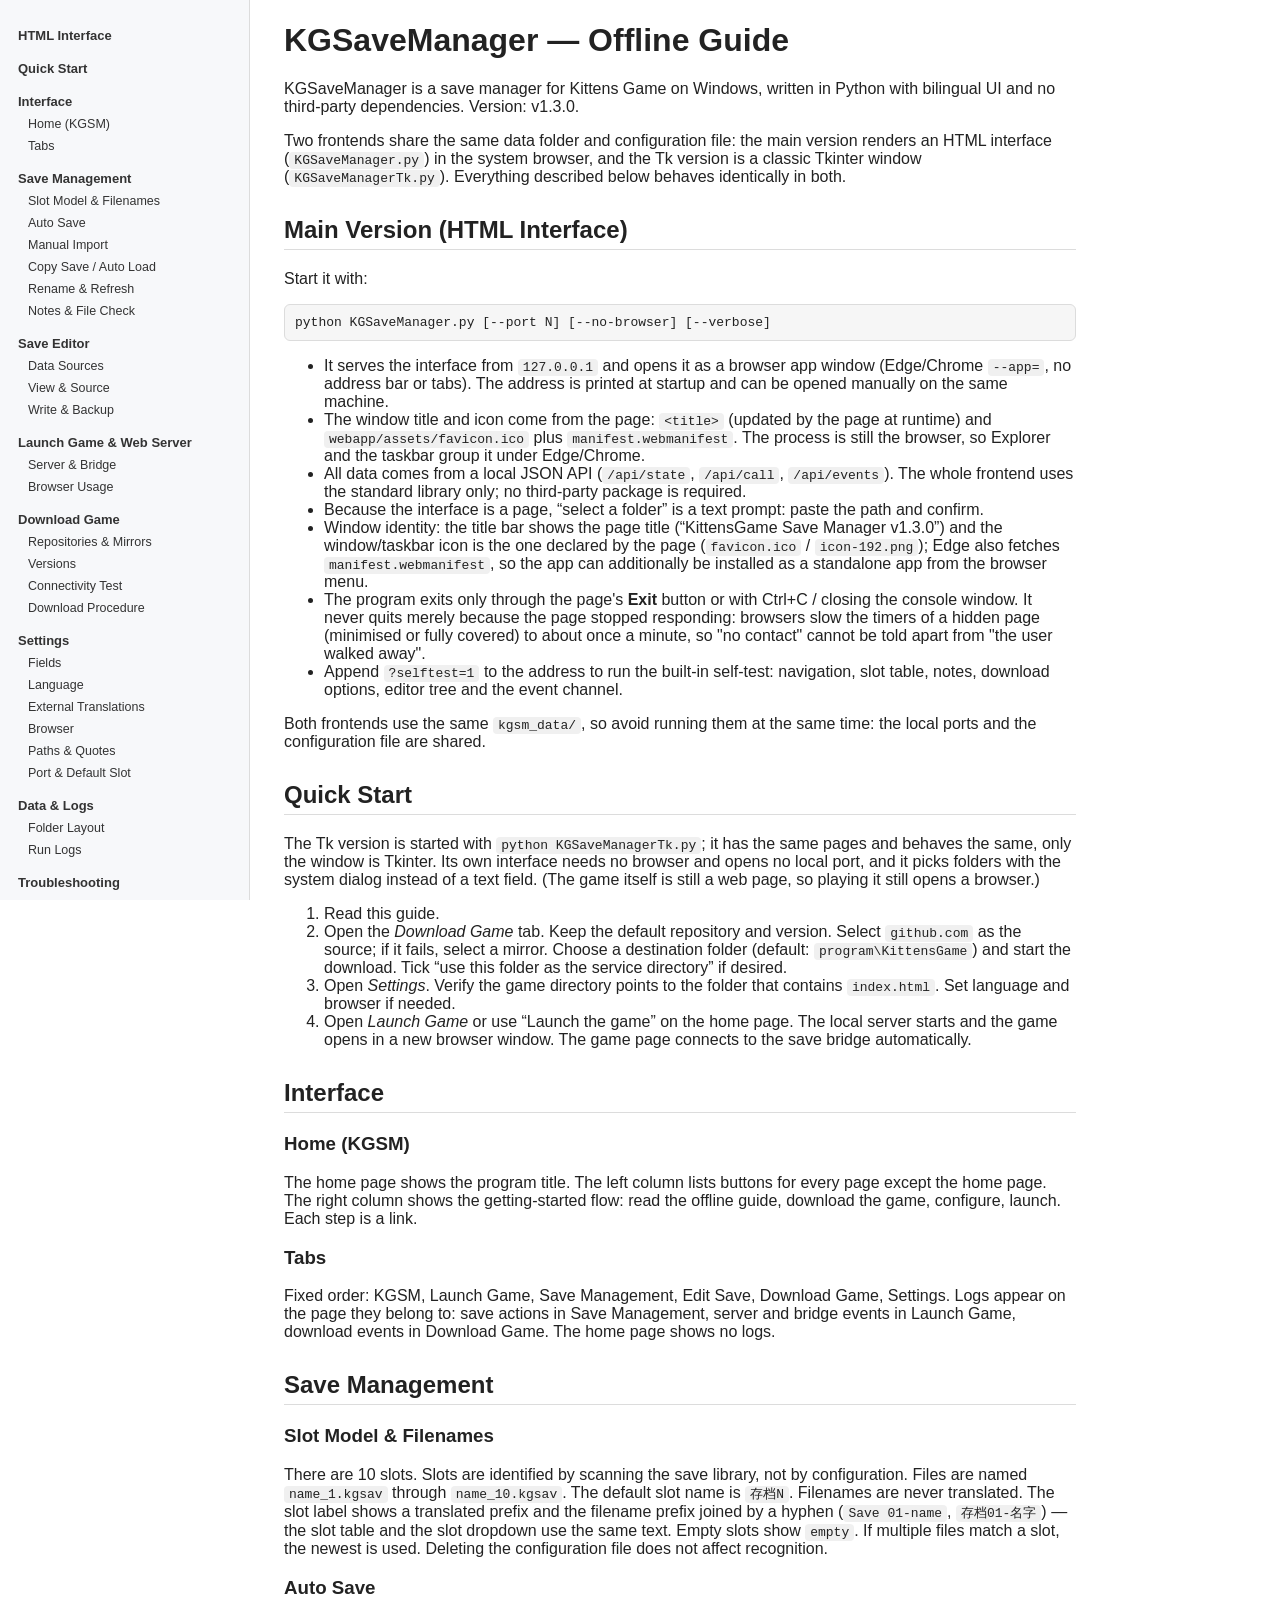
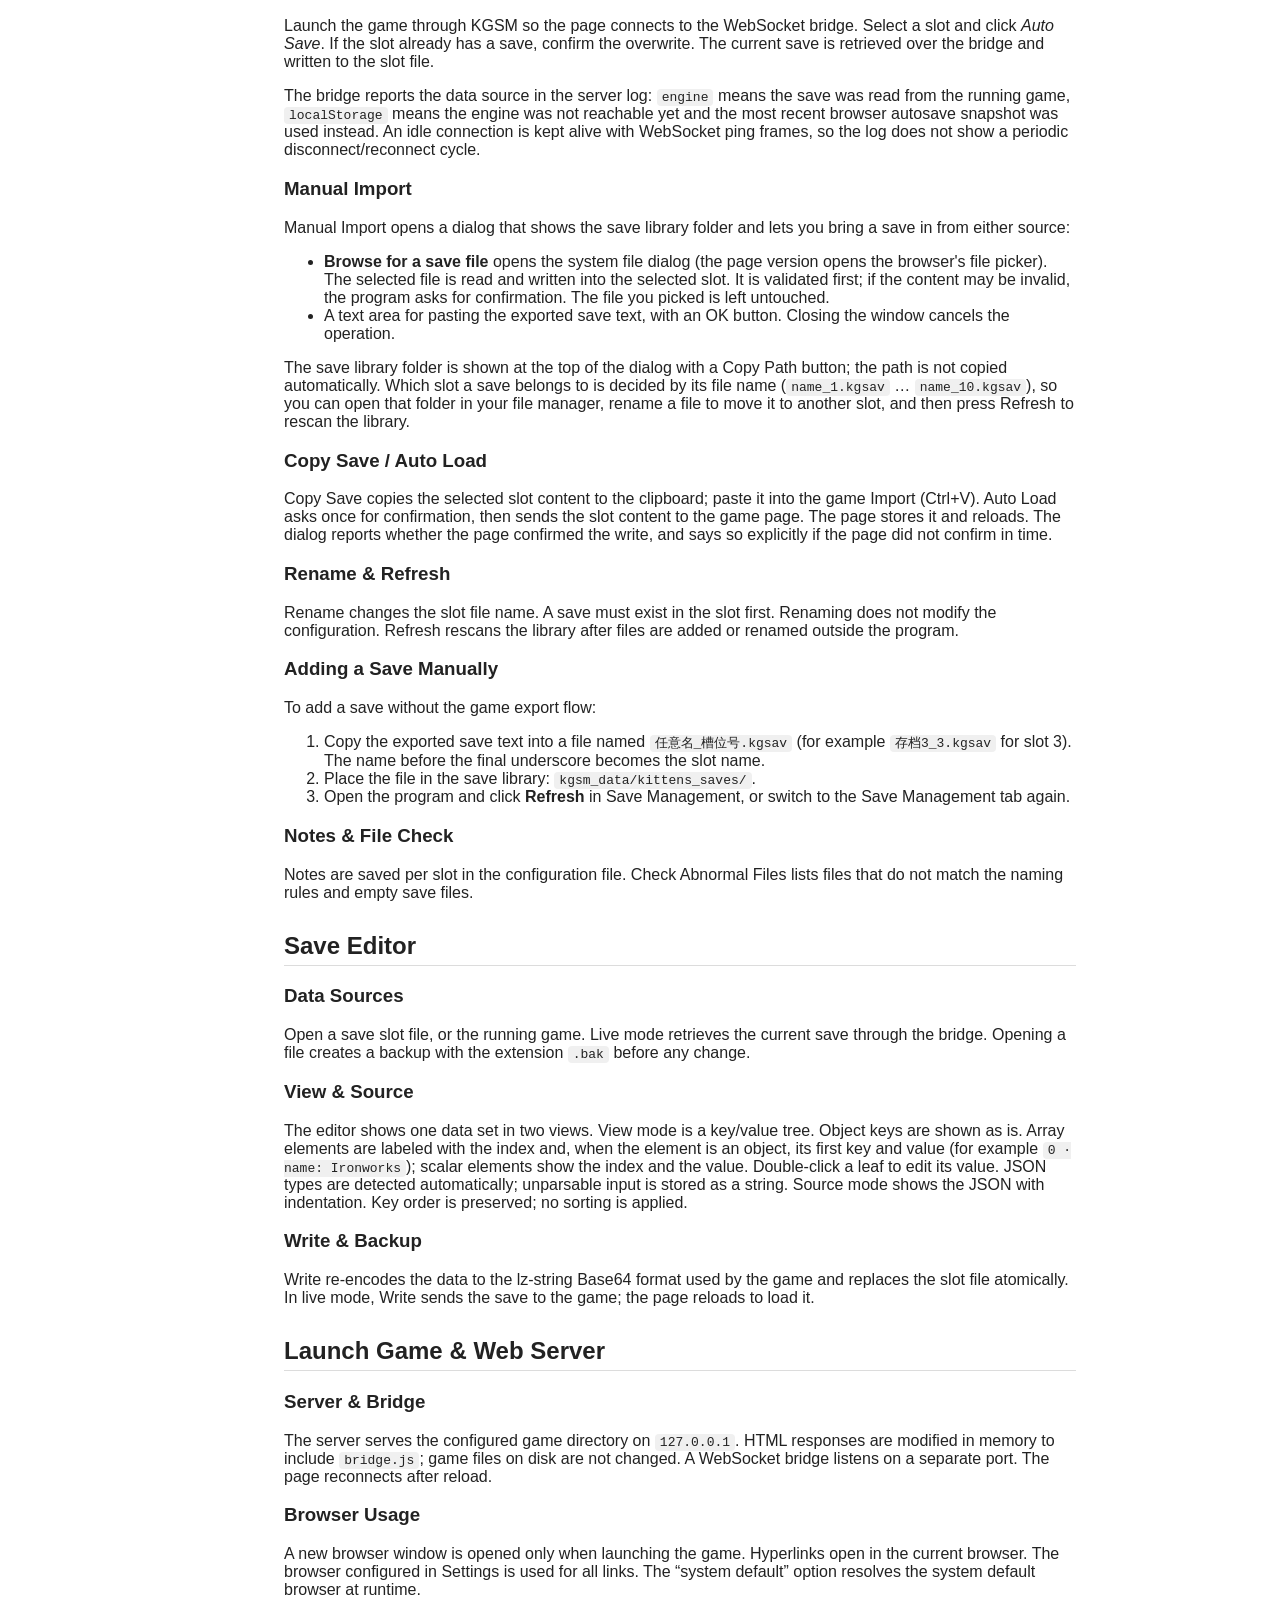
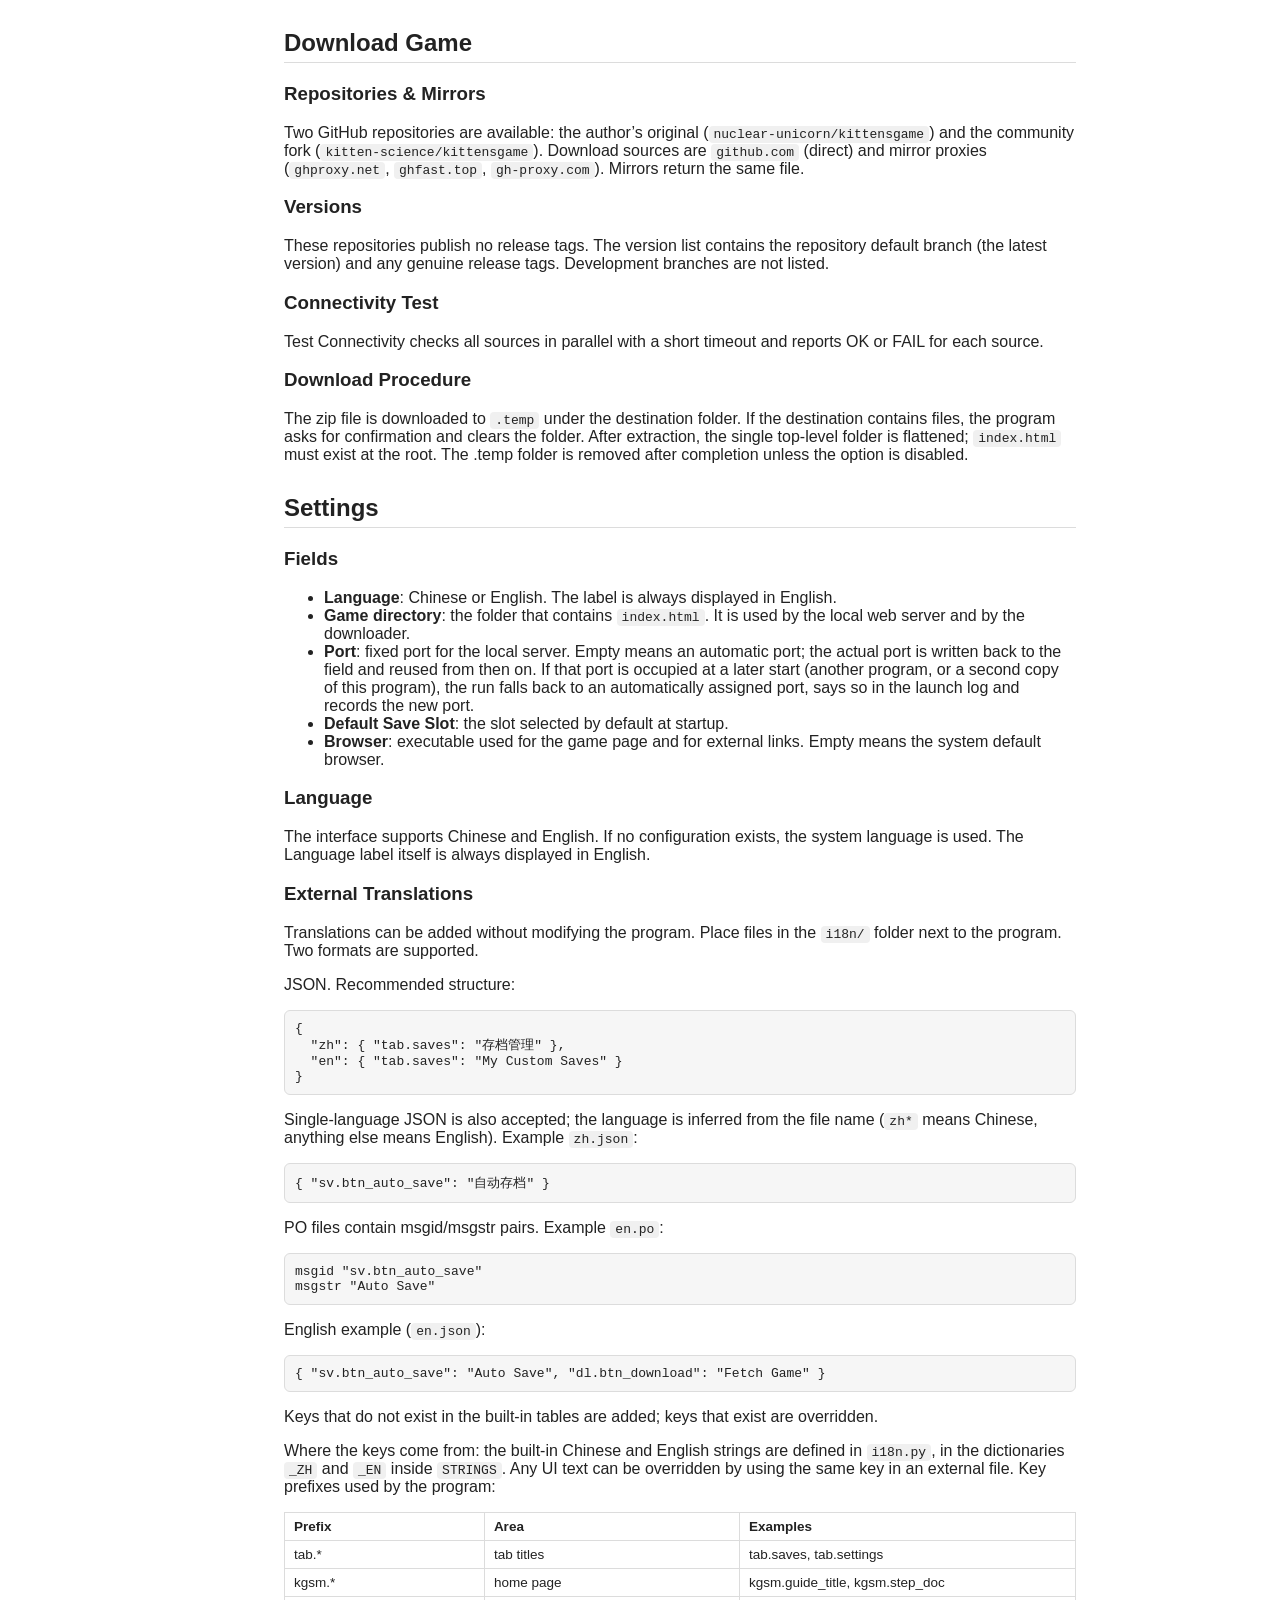
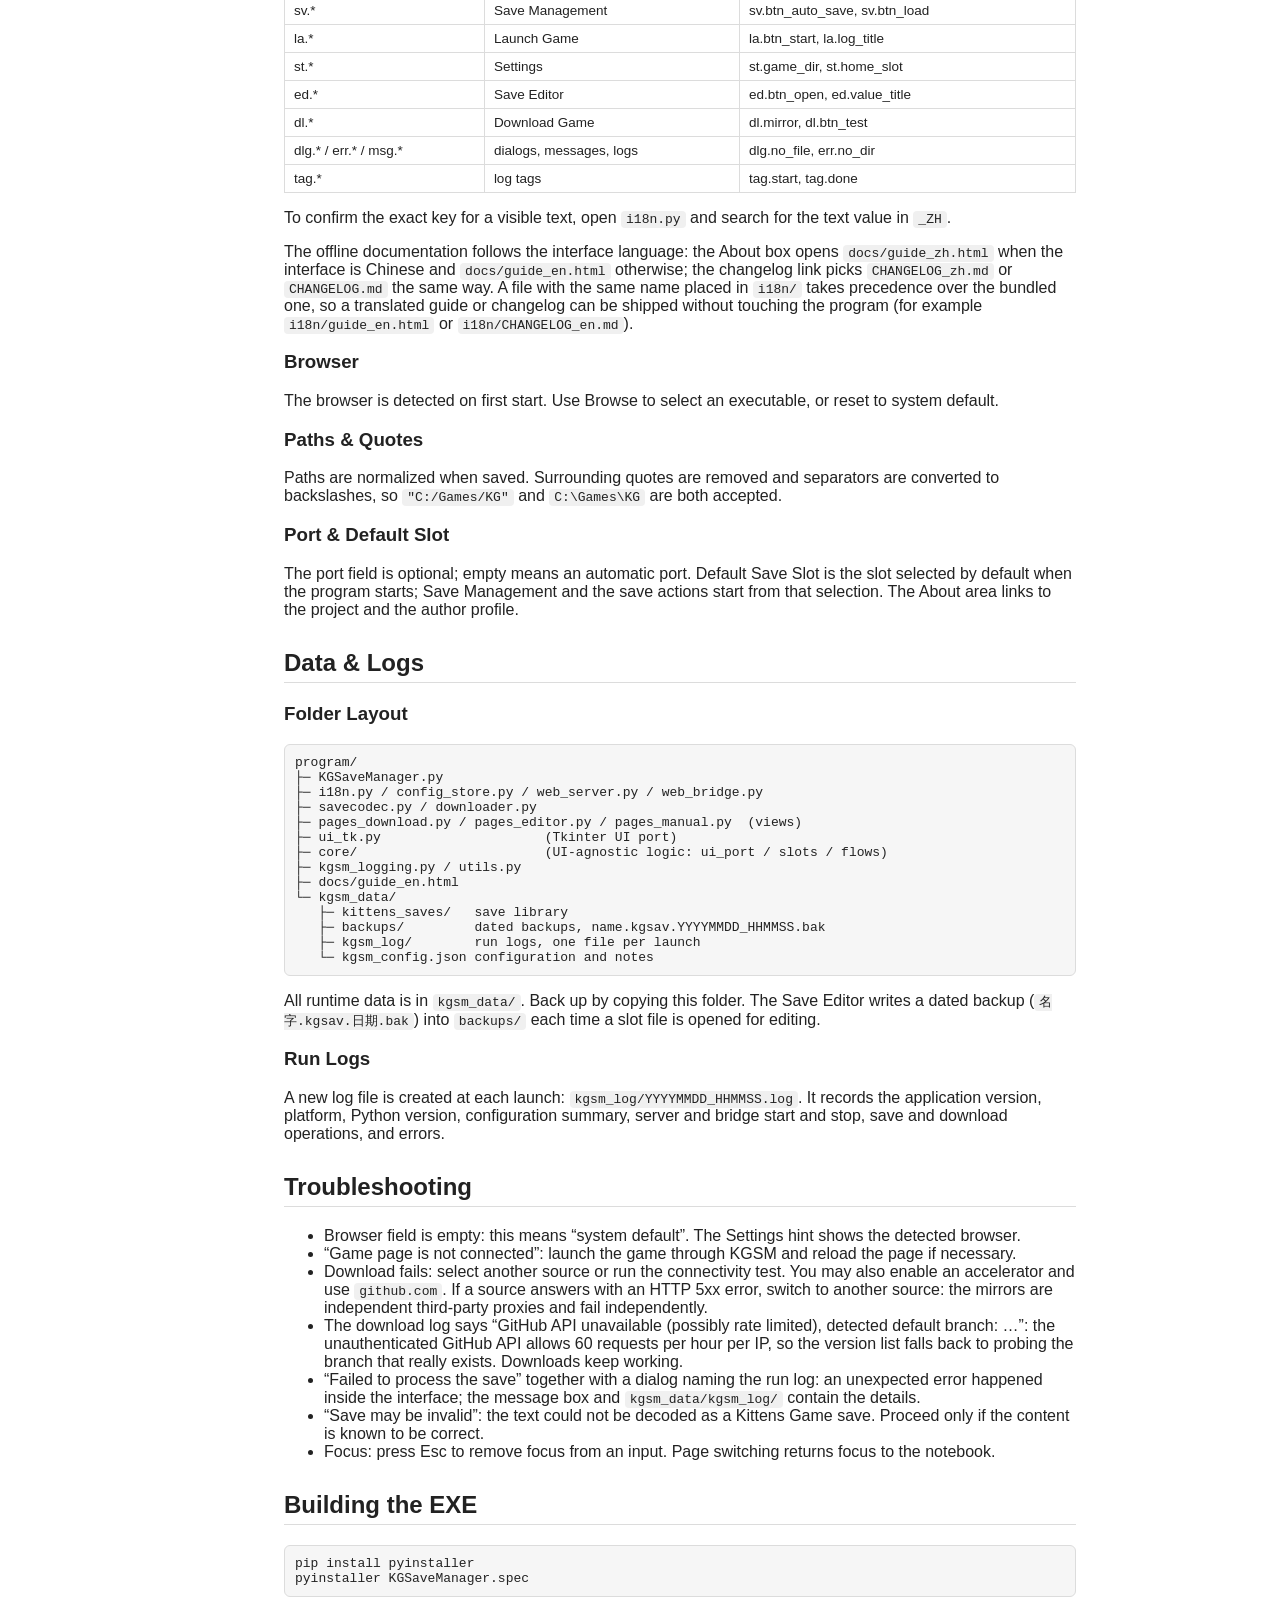
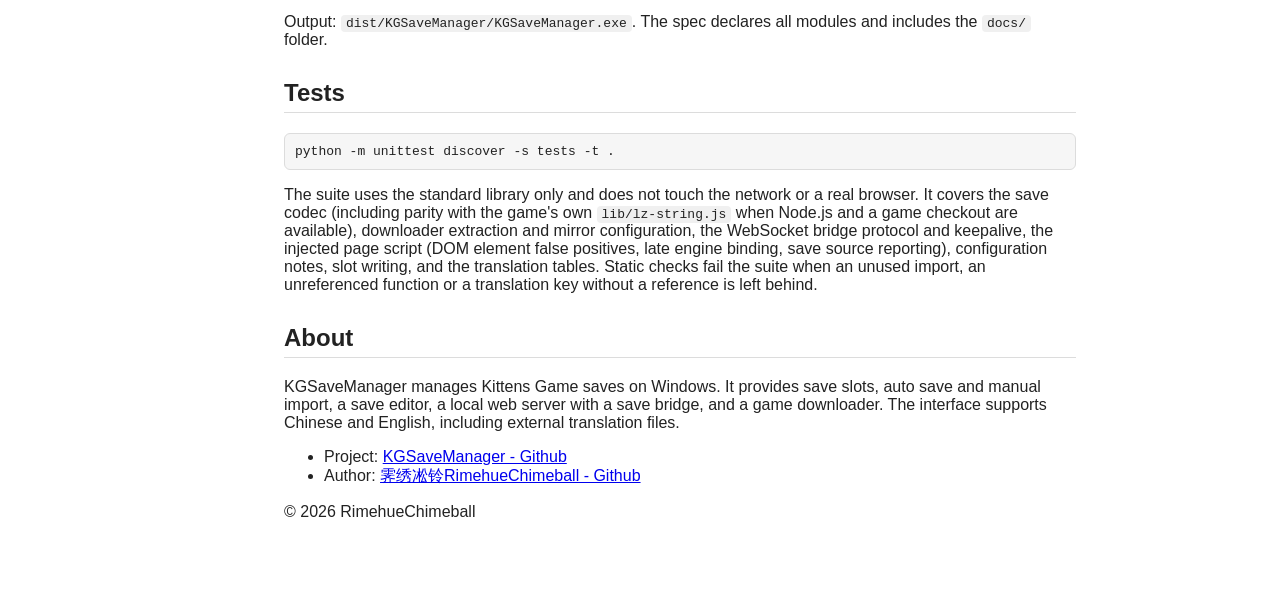
==== docs/guide_en.html @ 4917a484 "docs: say precisely what the Tk version does without a browser Its own interface needs no browser an" ====
<!DOCTYPE html>
<html lang="en">
<head>
<meta charset="UTF-8">
<meta name="viewport" content="width=device-width, initial-scale=1.0">
<title>KGSaveManager — Offline Guide</title>
<style>
  :root { --accent: #2c6e49; --line: #dcdcdc; }
  * { box-sizing: border-box; }
  body { margin: 0; font-family: "Segoe UI", Arial, sans-serif; color: #222;
         display: flex; min-height: 100vh; }
  nav { width: 250px; flex: none; background: #f7f8fa;
        border-right: 1px solid var(--line); overflow-y: auto;
        position: sticky; top: 0; height: 100vh; padding: 14px 8px; }
  nav a { display: block; color: #333; text-decoration: none;
          padding: 4px 10px; border-radius: 4px; font-size: 13px; }
  nav a:hover { background: #e8ecef; }
  nav .l1 { font-weight: 600; margin-top: 10px; }
  nav .l2 { padding-left: 20px; font-size: 12.5px; }
  main { flex: 1; padding: 22px 34px 60px; max-width: 860px; }
  h1 { margin-top: 0; }
  h2 { border-bottom: 1px solid var(--line); padding-bottom: 5px;
       margin-top: 30px; }
  code { background: #f0f0f0; padding: 1px 5px; border-radius: 4px; }
  pre { background: #f6f6f6; border: 1px solid var(--line); padding: 10px;
        border-radius: 6px; overflow-x: auto; }
  table { border-collapse: collapse; width: 100%; }
  th, td { border: 1px solid var(--line); padding: 6px 9px;
           text-align: left; font-size: 13.5px; }
</style>
</head>
<body>
<nav>
  <a class="l1" href="#html-ui">HTML Interface</a>
  <a class="l1" href="#quick-start">Quick Start</a>
  <a class="l1" href="#interface">Interface</a>
  <a class="l2" href="#home">Home (KGSM)</a>
  <a class="l2" href="#tabs">Tabs</a>
  <a class="l1" href="#save-mgmt">Save Management</a>
  <a class="l2" href="#slot-model">Slot Model &amp; Filenames</a>
  <a class="l2" href="#auto-save">Auto Save</a>
  <a class="l2" href="#manual-save">Manual Import</a>
  <a class="l2" href="#copy-load">Copy Save / Auto Load</a>
  <a class="l2" href="#rename-refresh">Rename &amp; Refresh</a>
  <a class="l2" href="#notes-check">Notes &amp; File Check</a>
  <a class="l1" href="#editor">Save Editor</a>
  <a class="l2" href="#ed-sources">Data Sources</a>
  <a class="l2" href="#ed-views">View &amp; Source</a>
  <a class="l2" href="#ed-write">Write &amp; Backup</a>
  <a class="l1" href="#launch">Launch Game &amp; Web Server</a>
  <a class="l2" href="#server">Server &amp; Bridge</a>
  <a class="l2" href="#browser">Browser Usage</a>
  <a class="l1" href="#download">Download Game</a>
  <a class="l2" href="#dl-sources">Repositories &amp; Mirrors</a>
  <a class="l2" href="#dl-versions">Versions</a>
  <a class="l2" href="#dl-test">Connectivity Test</a>
  <a class="l2" href="#dl-flow">Download Procedure</a>
  <a class="l1" href="#settings">Settings</a>
  <a class="l2" href="#settings-fields">Fields</a>
  <a class="l2" href="#language">Language</a>
  <a class="l2" href="#external-i18n">External Translations</a>
  <a class="l2" href="#browser-cfg">Browser</a>
  <a class="l2" href="#paths">Paths &amp; Quotes</a>
  <a class="l2" href="#other-cfg">Port &amp; Default Slot</a>
  <a class="l1" href="#data">Data &amp; Logs</a>
  <a class="l2" href="#kgsm-data">Folder Layout</a>
  <a class="l2" href="#logs">Run Logs</a>
  <a class="l1" href="#trouble">Troubleshooting</a>
  <a class="l1" href="#build">Building the EXE</a>
  <a class="l1" href="#tests">Tests</a>
  <a class="l1" href="#about">About</a>
</nav>
<main>
<h1>KGSaveManager — Offline Guide</h1>
<p>KGSaveManager is a save manager for Kittens Game on Windows, written in Python
with bilingual UI and no third-party dependencies. Version: v1.3.0.</p>
<p>Two frontends share the same data folder and configuration file: the main
version renders an HTML interface (<code>KGSaveManager.py</code>) in the system
browser, and the Tk version is a classic Tkinter window
(<code>KGSaveManagerTk.py</code>). Everything described below behaves
identically in both.</p>

<h2 id="html-ui">Main Version (HTML Interface)</h2>
<p>Start it with:</p>
<pre>python KGSaveManager.py [--port N] [--no-browser] [--verbose]</pre>
<ul>
  <li>It serves the interface from <code>127.0.0.1</code> and opens it as a
      browser app window (Edge/Chrome <code>--app=</code>, no address bar or
      tabs). The address is printed at startup and can be opened manually on
      the same machine.</li>
  <li>The window title and icon come from the page:
      <code>&lt;title&gt;</code> (updated by the page at runtime) and
      <code>webapp/assets/favicon.ico</code> plus
      <code>manifest.webmanifest</code>. The process is still the browser, so
      Explorer and the taskbar group it under Edge/Chrome.</li>
  <li>All data comes from a local JSON API (<code>/api/state</code>,
      <code>/api/call</code>, <code>/api/events</code>). The whole frontend uses
      the standard library only; no third-party package is required.</li>
  <li>Because the interface is a page, “select a folder” is a text prompt: paste
      the path and confirm.</li>
  <li>Window identity: the title bar shows the page title (“KittensGame Save
      Manager v1.3.0”) and the window/taskbar icon is the one declared by the
      page (<code>favicon.ico</code> / <code>icon-192.png</code>); Edge also
      fetches <code>manifest.webmanifest</code>, so the app can additionally be
      installed as a standalone app from the browser menu.</li>
  <li>The program exits only through the page's <b>Exit</b> button or with
      Ctrl+C / closing the console window. It never quits merely because the
      page stopped responding: browsers slow the timers of a hidden page
      (minimised or fully covered) to about once a minute, so "no contact" cannot
      be told apart from "the user walked away".</li>
  <li>Append <code>?selftest=1</code> to the address to run the built-in
      self-test: navigation, slot table, notes, download options, editor tree
      and the event channel.</li>
</ul>
<p>Both frontends use the same <code>kgsm_data/</code>, so avoid running them at
the same time: the local ports and the configuration file are shared.</p>

<h2 id="quick-start">Quick Start</h2>
<p>The Tk version is started with <code>python KGSaveManagerTk.py</code>; it
has the same pages and behaves the same, only the window is Tkinter. Its own
interface needs no browser and opens no local port, and it picks folders with the
system dialog instead of a text field. (The game itself is still a web page, so
playing it still opens a browser.)</p>
<ol>
  <li>Read this guide.</li>
  <li>Open the <em>Download Game</em> tab. Keep the default repository and
      version. Select <code>github.com</code> as the source; if it fails,
      select a mirror. Choose a destination folder (default:
      <code>program\KittensGame</code>) and start the download. Tick
      “use this folder as the service directory” if desired.</li>
  <li>Open <em>Settings</em>. Verify the game directory points to the folder
      that contains <code>index.html</code>. Set language and browser if
      needed.</li>
  <li>Open <em>Launch Game</em> or use “Launch the game” on the home page.
      The local server starts and the game opens in a new browser window.
      The game page connects to the save bridge automatically.</li>
</ol>

<h2 id="interface">Interface</h2>
<h3 id="home">Home (KGSM)</h3>
<p>The home page shows the program title. The left column lists buttons for
every page except the home page. The right column shows the getting-started
flow: read the offline guide, download the game, configure, launch. Each
step is a link.</p>
<h3 id="tabs">Tabs</h3>
<p>Fixed order: KGSM, Launch Game, Save Management, Edit Save, Download
Game, Settings. Logs appear on the page they belong to: save actions in
Save Management, server and bridge events in Launch Game, download events in
Download Game. The home page shows no logs.</p>

<h2 id="save-mgmt">Save Management</h2>
<h3 id="slot-model">Slot Model &amp; Filenames</h3>
<p>There are 10 slots. Slots are identified by scanning the save library,
not by configuration. Files are named
<code>name_1.kgsav</code> through <code>name_10.kgsav</code>. The default
slot name is <code>存档N</code>. Filenames are never translated. The slot
label shows a translated prefix and the filename prefix joined by a hyphen
(<code>Save 01-name</code>, <code>存档01-名字</code>) &mdash; the slot table
and the slot dropdown use the same text. Empty slots show <code>empty</code>.
If multiple files match a slot, the newest is used. Deleting the
configuration file does not affect recognition.</p>
<h3 id="auto-save">Auto Save</h3>
<p>Launch the game through KGSM so the page connects to the WebSocket
bridge. Select a slot and click <em>Auto Save</em>. If the slot already has
a save, confirm the overwrite. The current save is retrieved over the
bridge and written to the slot file.</p>
<p>The bridge reports the data source in the server log: <code>engine</code>
means the save was read from the running game, <code>localStorage</code>
means the engine was not reachable yet and the most recent browser
autosave snapshot was used instead. An idle connection is kept alive with
WebSocket ping frames, so the log does not show a periodic
disconnect/reconnect cycle.</p>
<h3 id="manual-save">Manual Import</h3>
<p>Manual Import opens a dialog that shows the save library folder and lets
you bring a save in from either source:</p>
<ul>
  <li><b>Browse for a save file</b> opens the system file dialog (the page
      version opens the browser's file picker). The selected file is read and
      written into the selected slot. It is validated first; if the content
      may be invalid, the program asks for confirmation. The file you picked
      is left untouched.</li>
  <li>A text area for pasting the exported save text, with an OK button.
      Closing the window cancels the operation.</li>
</ul>
<p>The save library folder is shown at the top of the dialog with a Copy Path
button; the path is not copied automatically. Which slot a save belongs to is
decided by its file name (<code>name_1.kgsav</code> …
<code>name_10.kgsav</code>), so you can open that folder in your file manager,
rename a file to move it to another slot, and then press Refresh to rescan the
library.</p>
<h3 id="copy-load">Copy Save / Auto Load</h3>
<p>Copy Save copies the selected slot content to the clipboard; paste it
into the game Import (Ctrl+V). Auto Load asks once for confirmation, then
sends the slot content to the game page. The page stores it and reloads. The
dialog reports whether the page confirmed the write, and says so explicitly if
the page did not confirm in time.</p>
<h3 id="rename-refresh">Rename &amp; Refresh</h3>
<p>Rename changes the slot file name. A save must exist in the slot first.
Renaming does not modify the configuration. Refresh rescans the library
after files are added or renamed outside the program.</p>
<h3 id="manual-add">Adding a Save Manually</h3>
<p>To add a save without the game export flow:</p>
<ol>
  <li>Copy the exported save text into a file named
      <code>任意名_槽位号.kgsav</code> (for example
      <code>存档3_3.kgsav</code> for slot 3). The name before the final
      underscore becomes the slot name.</li>
  <li>Place the file in the save library:
      <code>kgsm_data/kittens_saves/</code>.</li>
  <li>Open the program and click <b>Refresh</b> in Save Management, or
      switch to the Save Management tab again.</li>
</ol>
<h3 id="notes-check">Notes &amp; File Check</h3>
<p>Notes are saved per slot in the configuration file. Check Abnormal Files
lists files that do not match the naming rules and empty save files.</p>

<h2 id="editor">Save Editor</h2>
<h3 id="ed-sources">Data Sources</h3>
<p>Open a save slot file, or the running game. Live mode retrieves the
current save through the bridge. Opening a file creates a backup with the
extension <code>.bak</code> before any change.</p>
<h3 id="ed-views">View &amp; Source</h3>
<p>The editor shows one data set in two views. View mode is a key/value
tree. Object keys are shown as is. Array elements are labeled with the
index and, when the element is an object, its first key and value (for
example <code>0 · name: Ironworks</code>); scalar elements show the index
and the value. Double-click a leaf to edit its value. JSON types are
detected automatically; unparsable input is stored as a string. Source mode
shows the JSON with indentation. Key order is preserved; no sorting is
applied.</p>
<h3 id="ed-write">Write &amp; Backup</h3>
<p>Write re-encodes the data to the lz-string Base64 format used by the game
and replaces the slot file atomically. In live mode, Write sends the save
to the game; the page reloads to load it.</p>

<h2 id="launch">Launch Game &amp; Web Server</h2>
<h3 id="server">Server &amp; Bridge</h3>
<p>The server serves the configured game directory on
<code>127.0.0.1</code>. HTML responses are modified in memory to include
<code>bridge.js</code>; game files on disk are not changed. A WebSocket
bridge listens on a separate port. The page reconnects after reload.</p>
<h3 id="browser">Browser Usage</h3>
<p>A new browser window is opened only when launching the game. Hyperlinks
open in the current browser. The browser configured in Settings is used for
all links. The “system default” option resolves the system default browser
at runtime.</p>

<h2 id="download">Download Game</h2>
<h3 id="dl-sources">Repositories &amp; Mirrors</h3>
<p>Two GitHub repositories are available: the author’s original
(<code>nuclear-unicorn/kittensgame</code>) and the community fork
(<code>kitten-science/kittensgame</code>). Download sources are
<code>github.com</code> (direct) and mirror proxies
(<code>ghproxy.net</code>, <code>ghfast.top</code>,
<code>gh-proxy.com</code>). Mirrors return the same file.</p>
<h3 id="dl-versions">Versions</h3>
<p>These repositories publish no release tags. The version list contains
the repository default branch (the latest version) and any genuine release
tags. Development branches are not listed.</p>
<h3 id="dl-test">Connectivity Test</h3>
<p>Test Connectivity checks all sources in parallel with a short timeout
and reports OK or FAIL for each source.</p>
<h3 id="dl-flow">Download Procedure</h3>
<p>The zip file is downloaded to <code>.temp</code> under the destination
folder. If the destination contains files, the program asks for
confirmation and clears the folder. After extraction, the single top-level
folder is flattened; <code>index.html</code> must exist at the root. The
.temp folder is removed after completion unless the option is disabled.</p>

<h2 id="settings">Settings</h2>
<h3 id="settings-fields">Fields</h3>
<ul>
  <li><b>Language</b>: Chinese or English. The label is always displayed in
      English.</li>
  <li><b>Game directory</b>: the folder that contains <code>index.html</code>.
      It is used by the local web server and by the downloader.</li>
  <li><b>Port</b>: fixed port for the local server. Empty means an automatic
      port; the actual port is written back to the field and reused from then
      on. If that port is occupied at a later start (another program, or a
      second copy of this program), the run falls back to an automatically
      assigned port, says so in the launch log and records the new port.</li>
  <li><b>Default Save Slot</b>: the slot selected by default at startup.</li>
  <li><b>Browser</b>: executable used for the game page and for external
      links. Empty means the system default browser.</li>
</ul>
<h3 id="language">Language</h3>
<p>The interface supports Chinese and English. If no configuration exists,
the system language is used. The Language label itself is always displayed
in English.</p>
<h3 id="external-i18n">External Translations</h3>
<p>Translations can be added without modifying the program. Place files in
the <code>i18n/</code> folder next to the program. Two formats are
supported.</p>
<p>JSON. Recommended structure:</p>
<pre>{
  "zh": { "tab.saves": "存档管理" },
  "en": { "tab.saves": "My Custom Saves" }
}</pre>
<p>Single-language JSON is also accepted; the language is inferred from the
file name (<code>zh*</code> means Chinese, anything else means English).
Example <code>zh.json</code>:</p>
<pre>{ "sv.btn_auto_save": "自动存档" }</pre>
<p>PO files contain msgid/msgstr pairs. Example <code>en.po</code>:</p>
<pre>msgid "sv.btn_auto_save"
msgstr "Auto Save"</pre>
<p>English example (<code>en.json</code>):</p>
<pre>{ "sv.btn_auto_save": "Auto Save", "dl.btn_download": "Fetch Game" }</pre>
<p>Keys that do not exist in the built-in tables are added; keys that exist
are overridden.</p>
<p>Where the keys come from: the built-in Chinese and English strings are
defined in <code>i18n.py</code>, in the dictionaries <code>_ZH</code> and
<code>_EN</code> inside <code>STRINGS</code>. Any UI text can be overridden
by using the same key in an external file. Key prefixes used by the
program:</p>
<table>
<tr><th>Prefix</th><th>Area</th><th>Examples</th></tr>
<tr><td>tab.*</td><td>tab titles</td><td>tab.saves, tab.settings</td></tr>
<tr><td>kgsm.*</td><td>home page</td><td>kgsm.guide_title, kgsm.step_doc</td></tr>
<tr><td>sv.*</td><td>Save Management</td><td>sv.btn_auto_save, sv.btn_load</td></tr>
<tr><td>la.*</td><td>Launch Game</td><td>la.btn_start, la.log_title</td></tr>
<tr><td>st.*</td><td>Settings</td><td>st.game_dir, st.home_slot</td></tr>
<tr><td>ed.*</td><td>Save Editor</td><td>ed.btn_open, ed.value_title</td></tr>
<tr><td>dl.*</td><td>Download Game</td><td>dl.mirror, dl.btn_test</td></tr>
<tr><td>dlg.* / err.* / msg.*</td><td>dialogs, messages, logs</td><td>dlg.no_file, err.no_dir</td></tr>
<tr><td>tag.*</td><td>log tags</td><td>tag.start, tag.done</td></tr>
</table>
<p>To confirm the exact key for a visible text, open <code>i18n.py</code>
and search for the text value in <code>_ZH</code>.</p>
<p>The offline documentation follows the interface language: the About box opens
<code>docs/guide_zh.html</code> when the interface is Chinese and
<code>docs/guide_en.html</code> otherwise; the changelog link picks
<code>CHANGELOG_zh.md</code> or <code>CHANGELOG.md</code> the same way. A file
with the same name placed in <code>i18n/</code> takes precedence over the
bundled one, so a translated guide or changelog can be shipped without touching
the program (for example <code>i18n/guide_en.html</code> or
<code>i18n/CHANGELOG_en.md</code>).</p>
<h3 id="browser-cfg">Browser</h3>
<p>The browser is detected on first start. Use Browse to select an
executable, or reset to system default.</p>
<h3 id="paths">Paths &amp; Quotes</h3>
<p>Paths are normalized when saved. Surrounding quotes are removed and
separators are converted to backslashes, so
<code>"C:/Games/KG"</code> and <code>C:\Games\KG</code> are both accepted.</p>
<h3 id="other-cfg">Port &amp; Default Slot</h3>
<p>The port field is optional; empty means an automatic port. Default Save
Slot is the slot selected by default when the program starts; Save
Management and the save actions start from that selection. The About area
links to the project and the author profile.</p>

<h2 id="data">Data &amp; Logs</h2>
<h3 id="kgsm-data">Folder Layout</h3>
<pre>program/
├─ KGSaveManager.py
├─ i18n.py / config_store.py / web_server.py / web_bridge.py
├─ savecodec.py / downloader.py
├─ pages_download.py / pages_editor.py / pages_manual.py  (views)
├─ ui_tk.py                     (Tkinter UI port)
├─ core/                        (UI-agnostic logic: ui_port / slots / flows)
├─ kgsm_logging.py / utils.py
├─ docs/guide_en.html
└─ kgsm_data/
   ├─ kittens_saves/   save library
   ├─ backups/         dated backups, name.kgsav.YYYYMMDD_HHMMSS.bak
   ├─ kgsm_log/        run logs, one file per launch
   └─ kgsm_config.json configuration and notes</pre>
<p>All runtime data is in <code>kgsm_data/</code>. Back up by copying this
folder. The Save Editor writes a dated backup
(<code>名字.kgsav.日期.bak</code>) into <code>backups/</code> each time a
slot file is opened for editing.</p>
<h3 id="logs">Run Logs</h3>
<p>A new log file is created at each launch:
<code>kgsm_log/YYYYMMDD_HHMMSS.log</code>. It records the application
version, platform, Python version, configuration summary, server and bridge
start and stop, save and download operations, and errors.</p>

<h2 id="trouble">Troubleshooting</h2>
<ul>
  <li>Browser field is empty: this means “system default”. The Settings
      hint shows the detected browser.</li>
  <li>“Game page is not connected”: launch the game through KGSM and reload
      the page if necessary.</li>
  <li>Download fails: select another source or run the connectivity test.
      You may also enable an accelerator and use <code>github.com</code>.
      If a source answers with an HTTP 5xx error, switch to another source: the
      mirrors are independent third-party proxies and fail independently.</li>
  <li>The download log says “GitHub API unavailable (possibly rate limited),
      detected default branch: …”: the unauthenticated GitHub API allows 60
      requests per hour per IP, so the version list falls back to probing the
      branch that really exists. Downloads keep working.</li>
  <li>“Failed to process the save” together with a dialog naming the run log: an
      unexpected error happened inside the interface; the message box and
      <code>kgsm_data/kgsm_log/</code> contain the details.</li>
  <li>“Save may be invalid”: the text could not be decoded as a Kittens
      Game save. Proceed only if the content is known to be correct.</li>
  <li>Focus: press Esc to remove focus from an input. Page switching
      returns focus to the notebook.</li>
</ul>

<h2 id="build">Building the EXE</h2>
<pre>pip install pyinstaller
pyinstaller KGSaveManager.spec</pre>
<p>Output: <code>dist/KGSaveManager/KGSaveManager.exe</code>. The spec
declares all modules and includes the <code>docs/</code> folder.</p>

<h2 id="tests">Tests</h2>
<pre>python -m unittest discover -s tests -t .</pre>
<p>The suite uses the standard library only and does not touch the network
or a real browser. It covers the save codec (including parity with the
game's own <code>lib/lz-string.js</code> when Node.js and a game checkout
are available), downloader extraction and mirror configuration, the
WebSocket bridge protocol and keepalive, the injected page script (DOM
element false positives, late engine binding, save source reporting),
configuration notes, slot writing, and the translation tables. Static
checks fail the suite when an unused import, an unreferenced function or a
translation key without a reference is left behind.</p>

<h2 id="about">About</h2>
<p>KGSaveManager manages Kittens Game saves on Windows. It provides save
slots, auto save and manual import, a save editor, a local web server with a save
bridge, and a game downloader. The interface supports Chinese and English,
including external translation files.</p>
<ul>
  <li>Project: <a href="https://github.com/RimehueChimeball/KGSaveManager">KGSaveManager - Github</a></li>
  <li>Author: <a href="https://github.com/RimehueChimeball">霁绣凇铃RimehueChimeball - Github</a></li>
</ul>
<p>© 2026 RimehueChimeball</p>
</main>
</body>
</html>
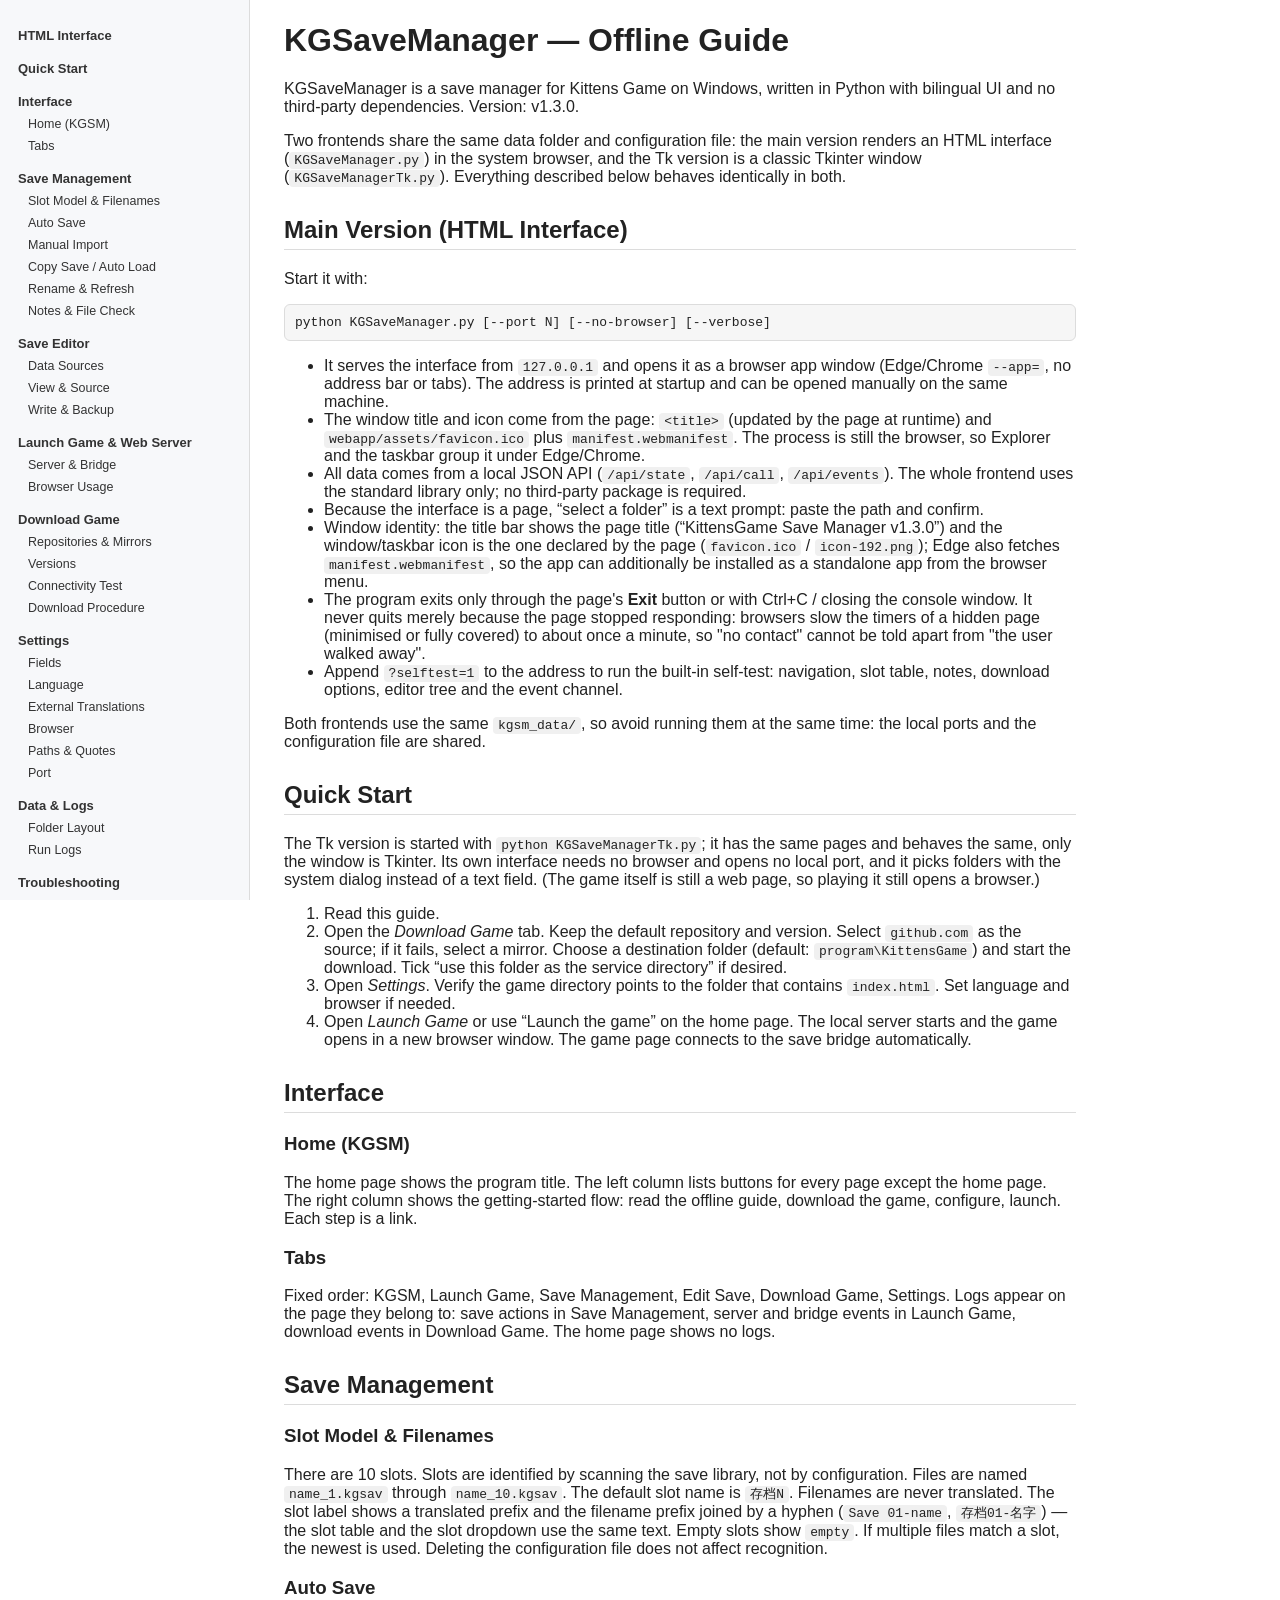
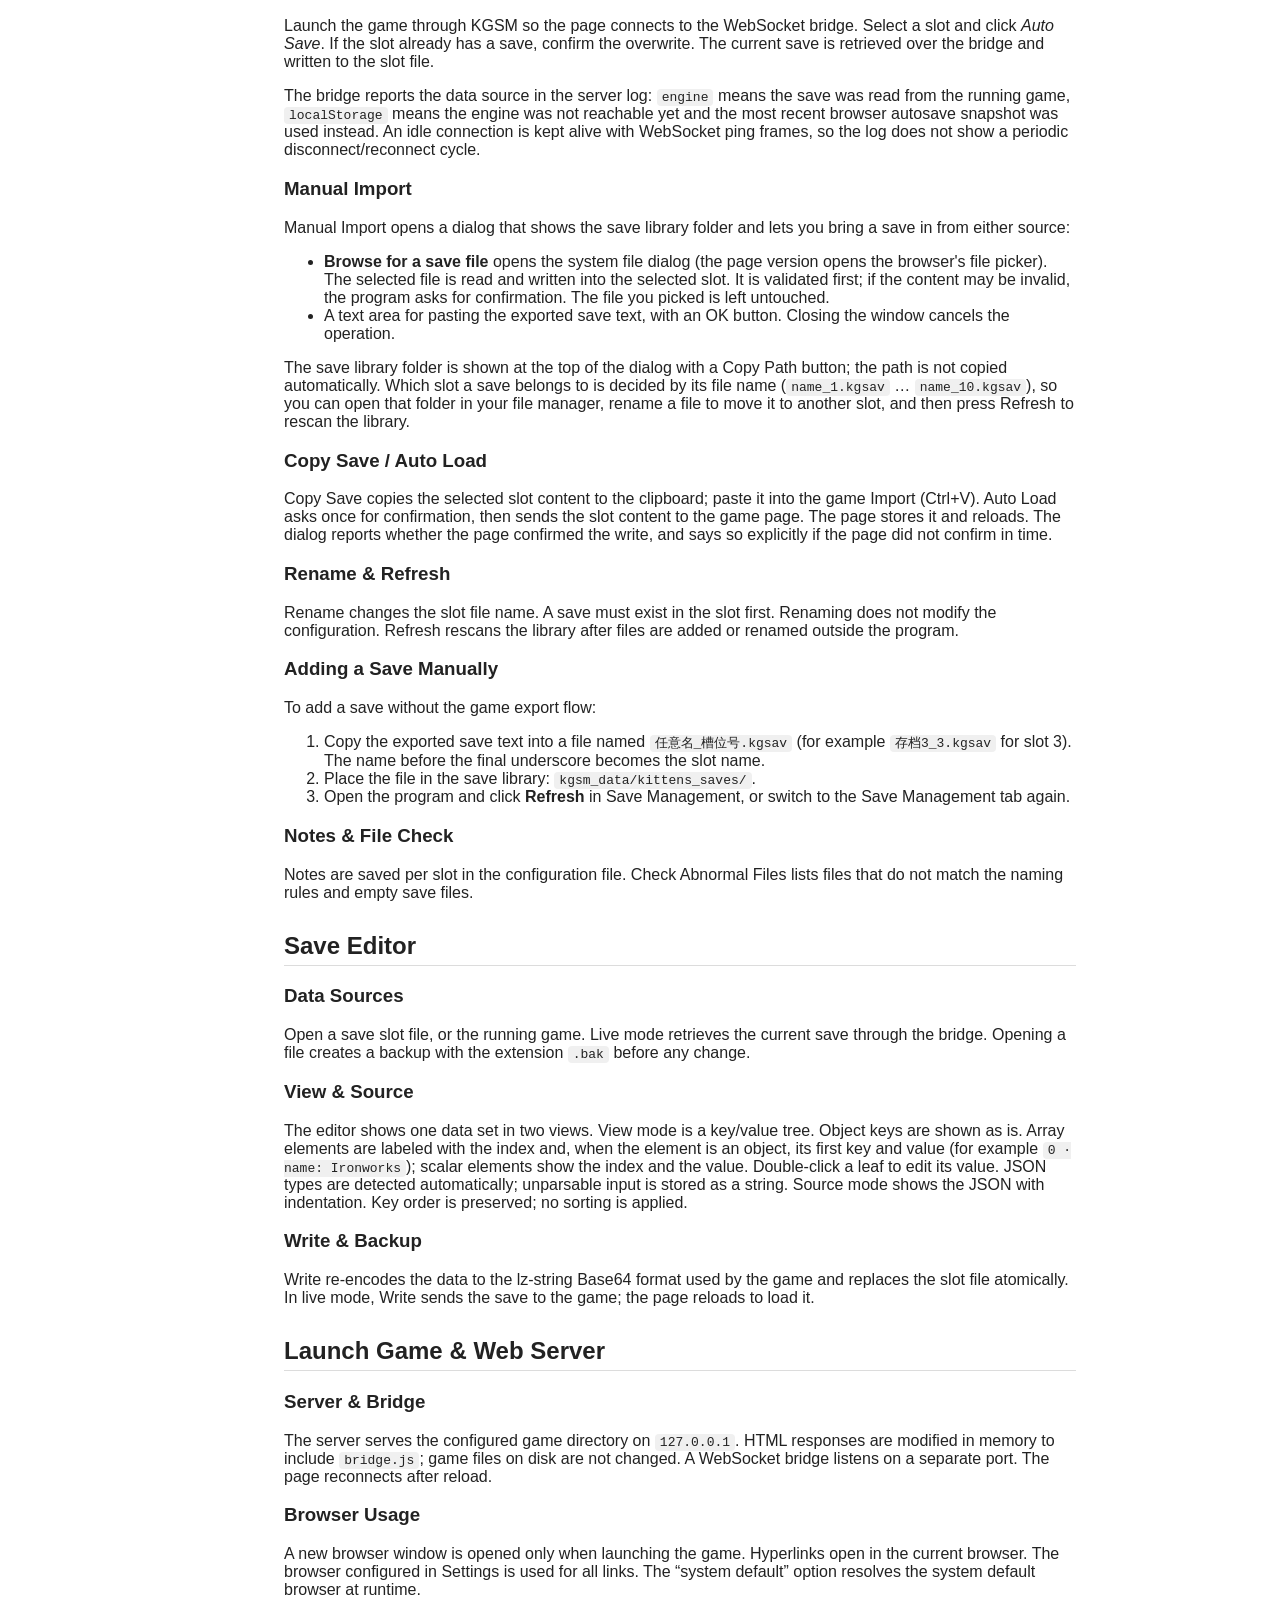
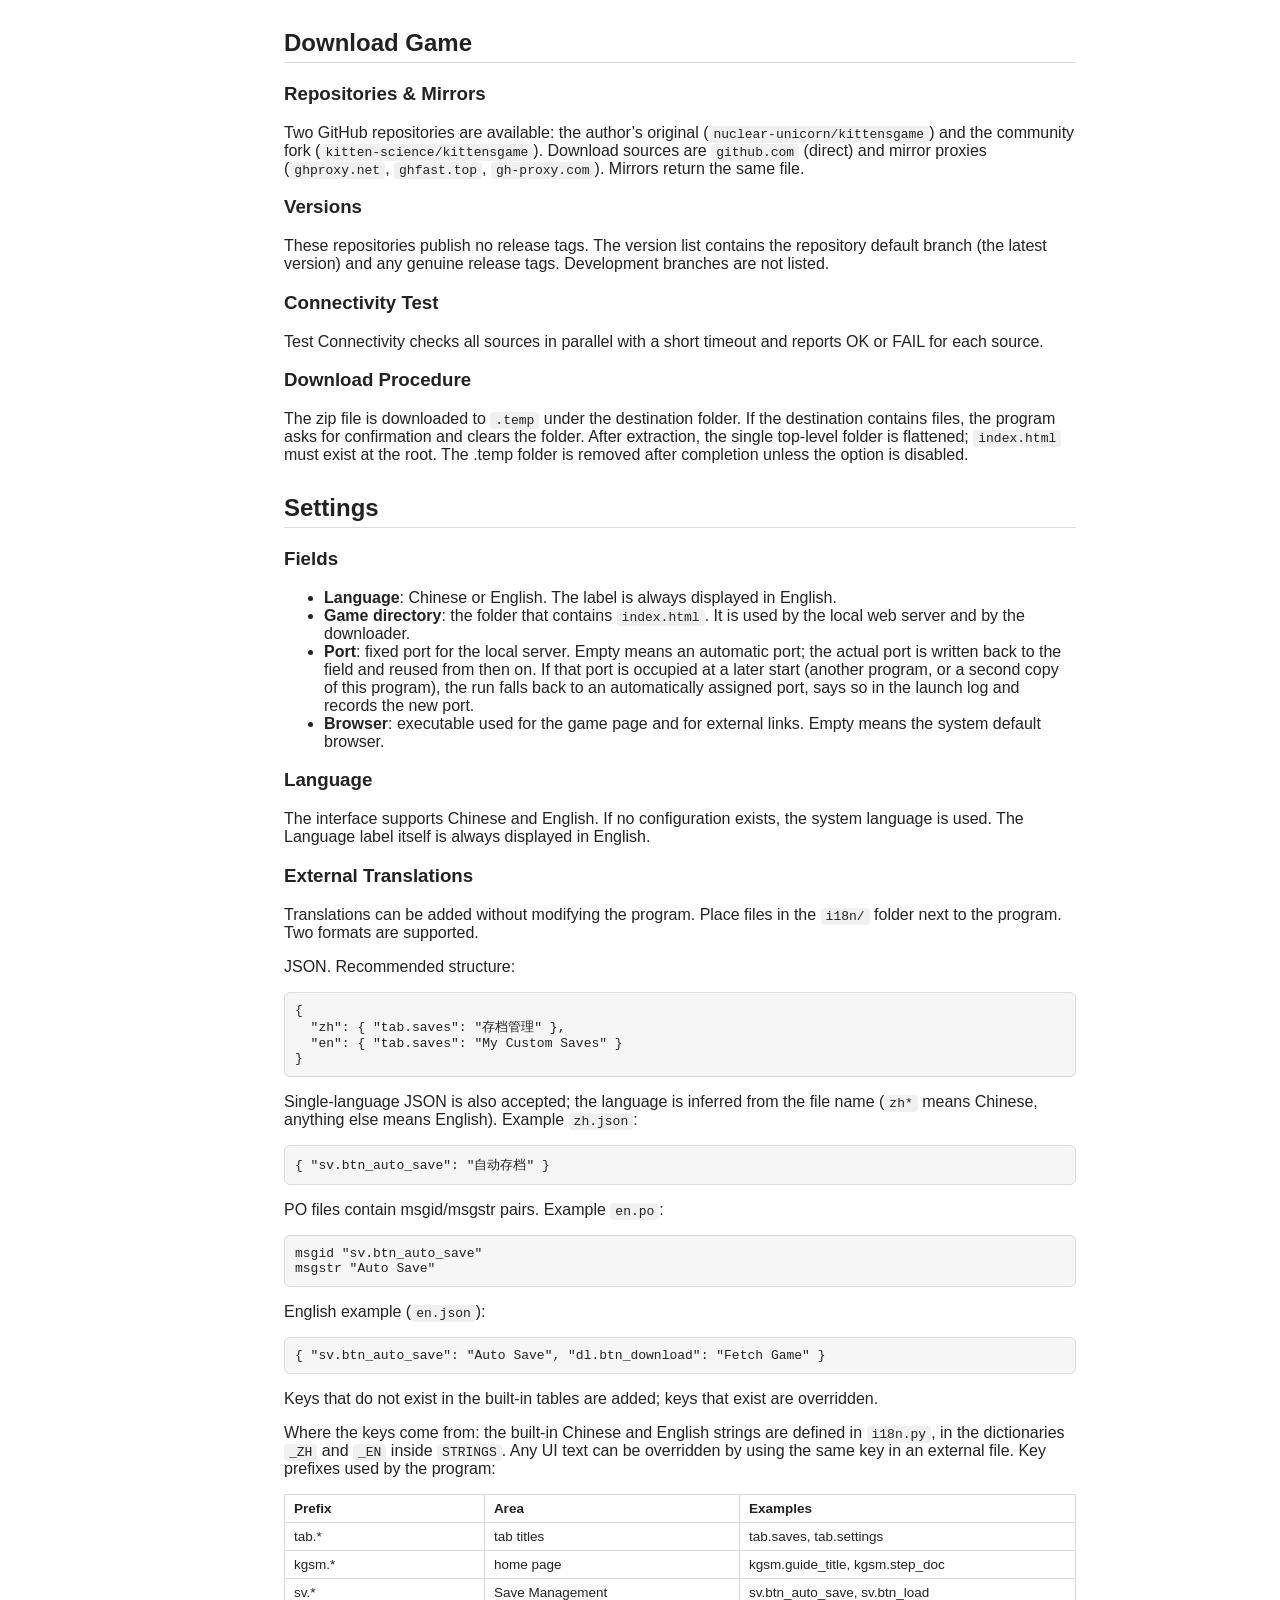
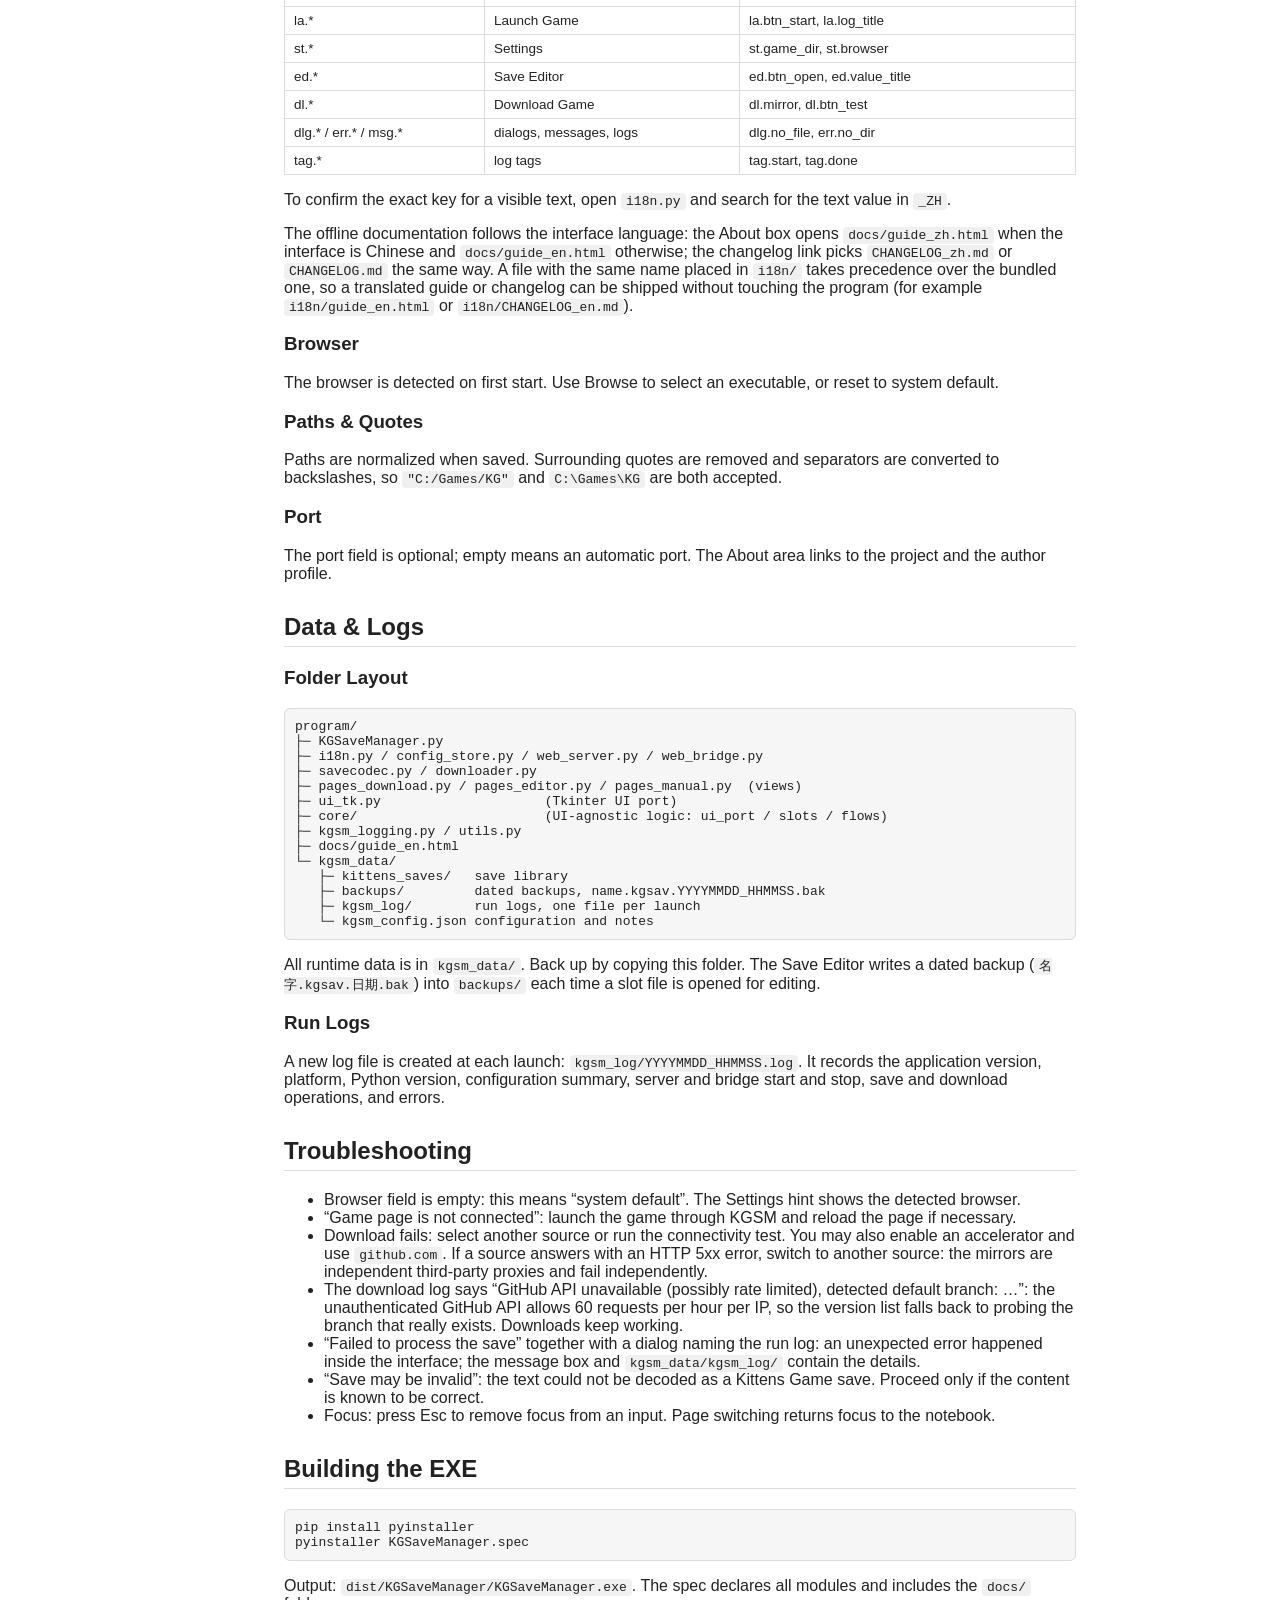
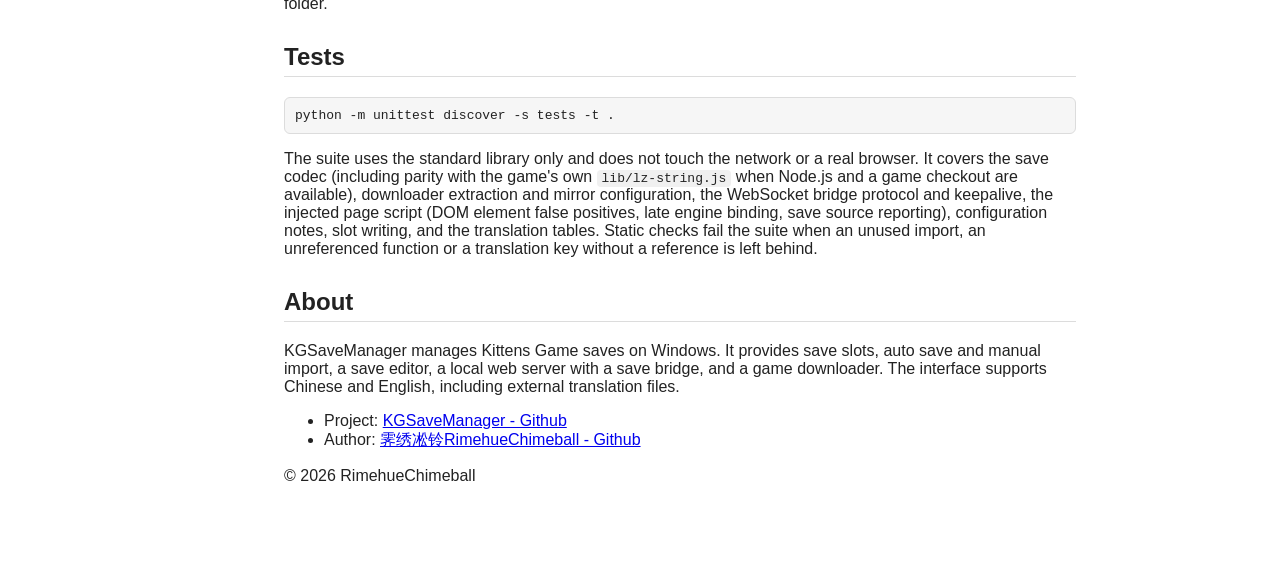
==== commit e51b1609: "remove the default save slot setting from both versions It was the configuration entry for a Tk home" ====
--- a/docs/guide_en.html
+++ b/docs/guide_en.html
@@ -61,7 +61,7 @@
   <a class="l2" href="#external-i18n">External Translations</a>
   <a class="l2" href="#browser-cfg">Browser</a>
   <a class="l2" href="#paths">Paths &amp; Quotes</a>
-  <a class="l2" href="#other-cfg">Port &amp; Default Slot</a>
+  <a class="l2" href="#other-cfg">Port</a>
   <a class="l1" href="#data">Data &amp; Logs</a>
   <a class="l2" href="#kgsm-data">Folder Layout</a>
   <a class="l2" href="#logs">Run Logs</a>
@@ -279,7 +279,6 @@
       on. If that port is occupied at a later start (another program, or a
       second copy of this program), the run falls back to an automatically
       assigned port, says so in the launch log and records the new port.</li>
-  <li><b>Default Save Slot</b>: the slot selected by default at startup.</li>
   <li><b>Browser</b>: executable used for the game page and for external
       links. Empty means the system default browser.</li>
 </ul>
@@ -318,7 +317,7 @@
 <tr><td>kgsm.*</td><td>home page</td><td>kgsm.guide_title, kgsm.step_doc</td></tr>
 <tr><td>sv.*</td><td>Save Management</td><td>sv.btn_auto_save, sv.btn_load</td></tr>
 <tr><td>la.*</td><td>Launch Game</td><td>la.btn_start, la.log_title</td></tr>
-<tr><td>st.*</td><td>Settings</td><td>st.game_dir, st.home_slot</td></tr>
+<tr><td>st.*</td><td>Settings</td><td>st.game_dir, st.browser</td></tr>
 <tr><td>ed.*</td><td>Save Editor</td><td>ed.btn_open, ed.value_title</td></tr>
 <tr><td>dl.*</td><td>Download Game</td><td>dl.mirror, dl.btn_test</td></tr>
 <tr><td>dlg.* / err.* / msg.*</td><td>dialogs, messages, logs</td><td>dlg.no_file, err.no_dir</td></tr>
@@ -341,10 +340,8 @@
 <p>Paths are normalized when saved. Surrounding quotes are removed and
 separators are converted to backslashes, so
 <code>"C:/Games/KG"</code> and <code>C:\Games\KG</code> are both accepted.</p>
-<h3 id="other-cfg">Port &amp; Default Slot</h3>
-<p>The port field is optional; empty means an automatic port. Default Save
-Slot is the slot selected by default when the program starts; Save
-Management and the save actions start from that selection. The About area
+<h3 id="other-cfg">Port</h3>
+<p>The port field is optional; empty means an automatic port. The About area
 links to the project and the author profile.</p>
 
 <h2 id="data">Data &amp; Logs</h2>
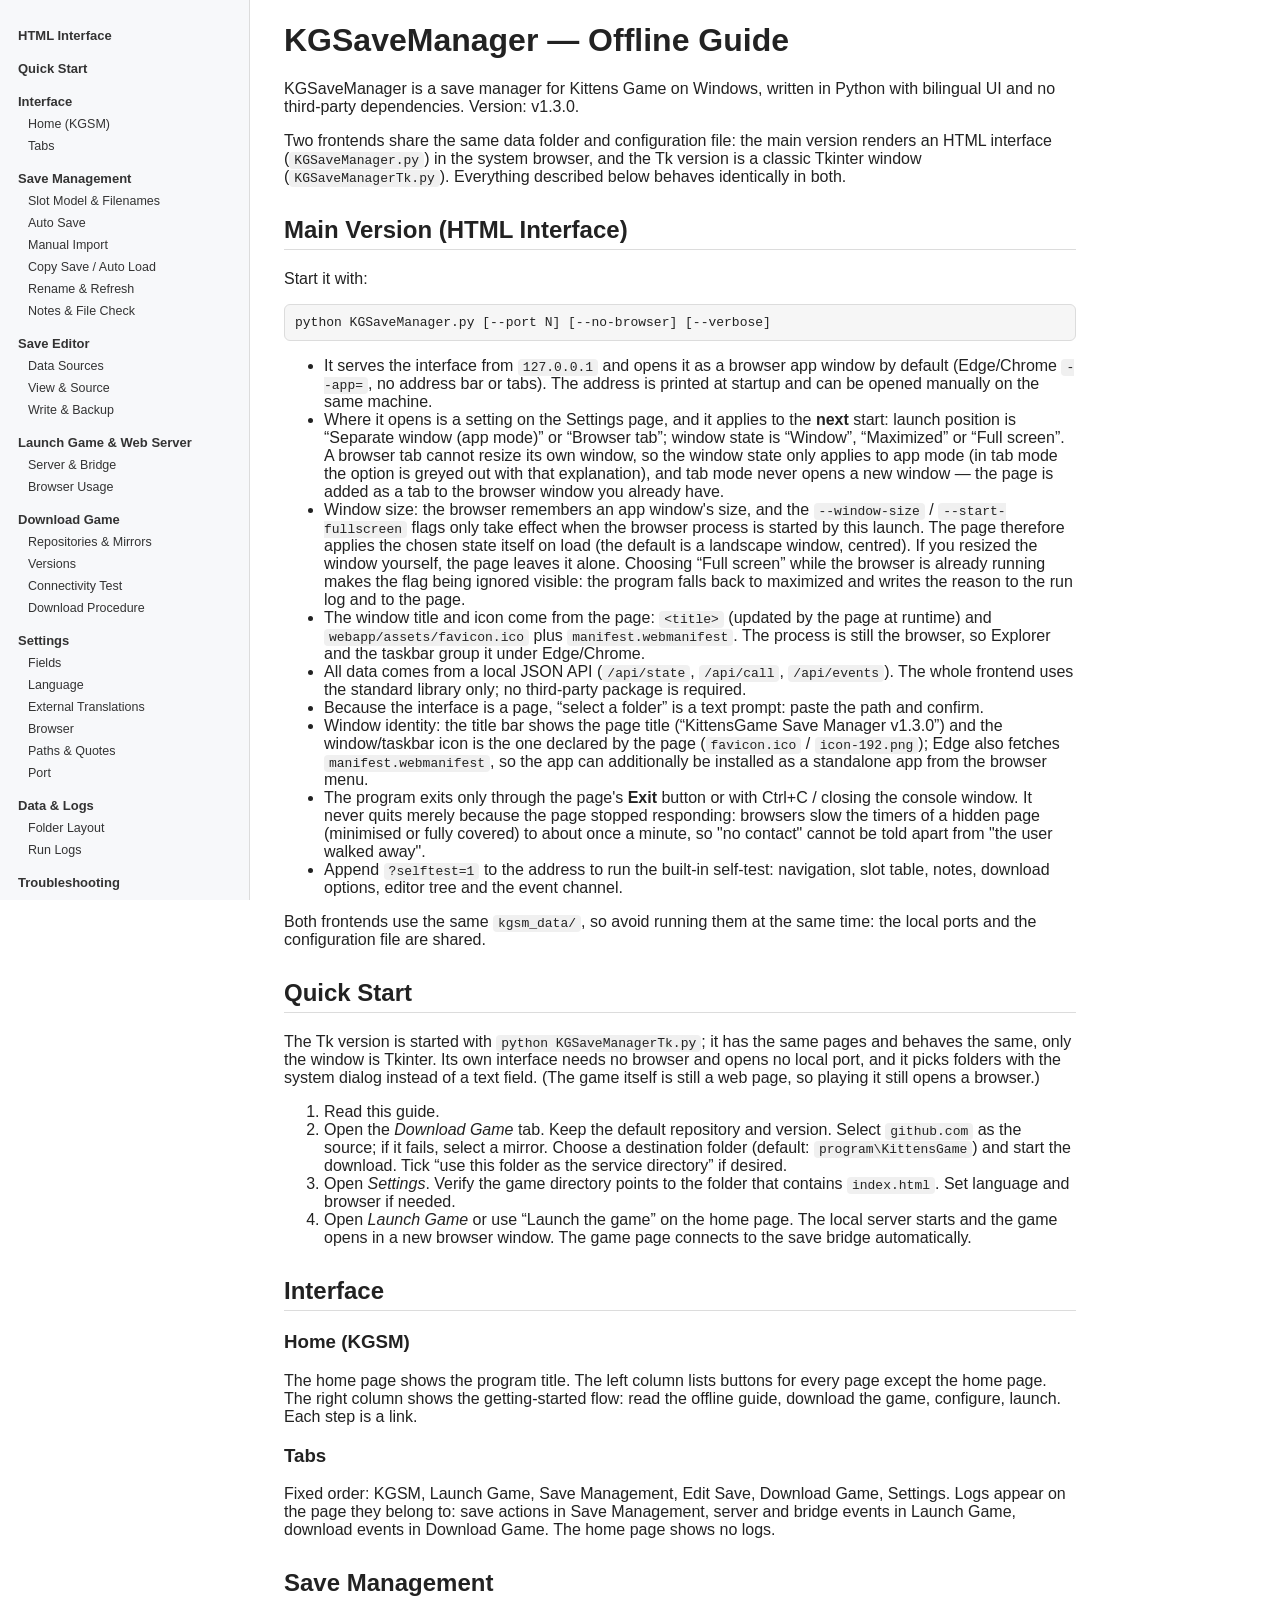
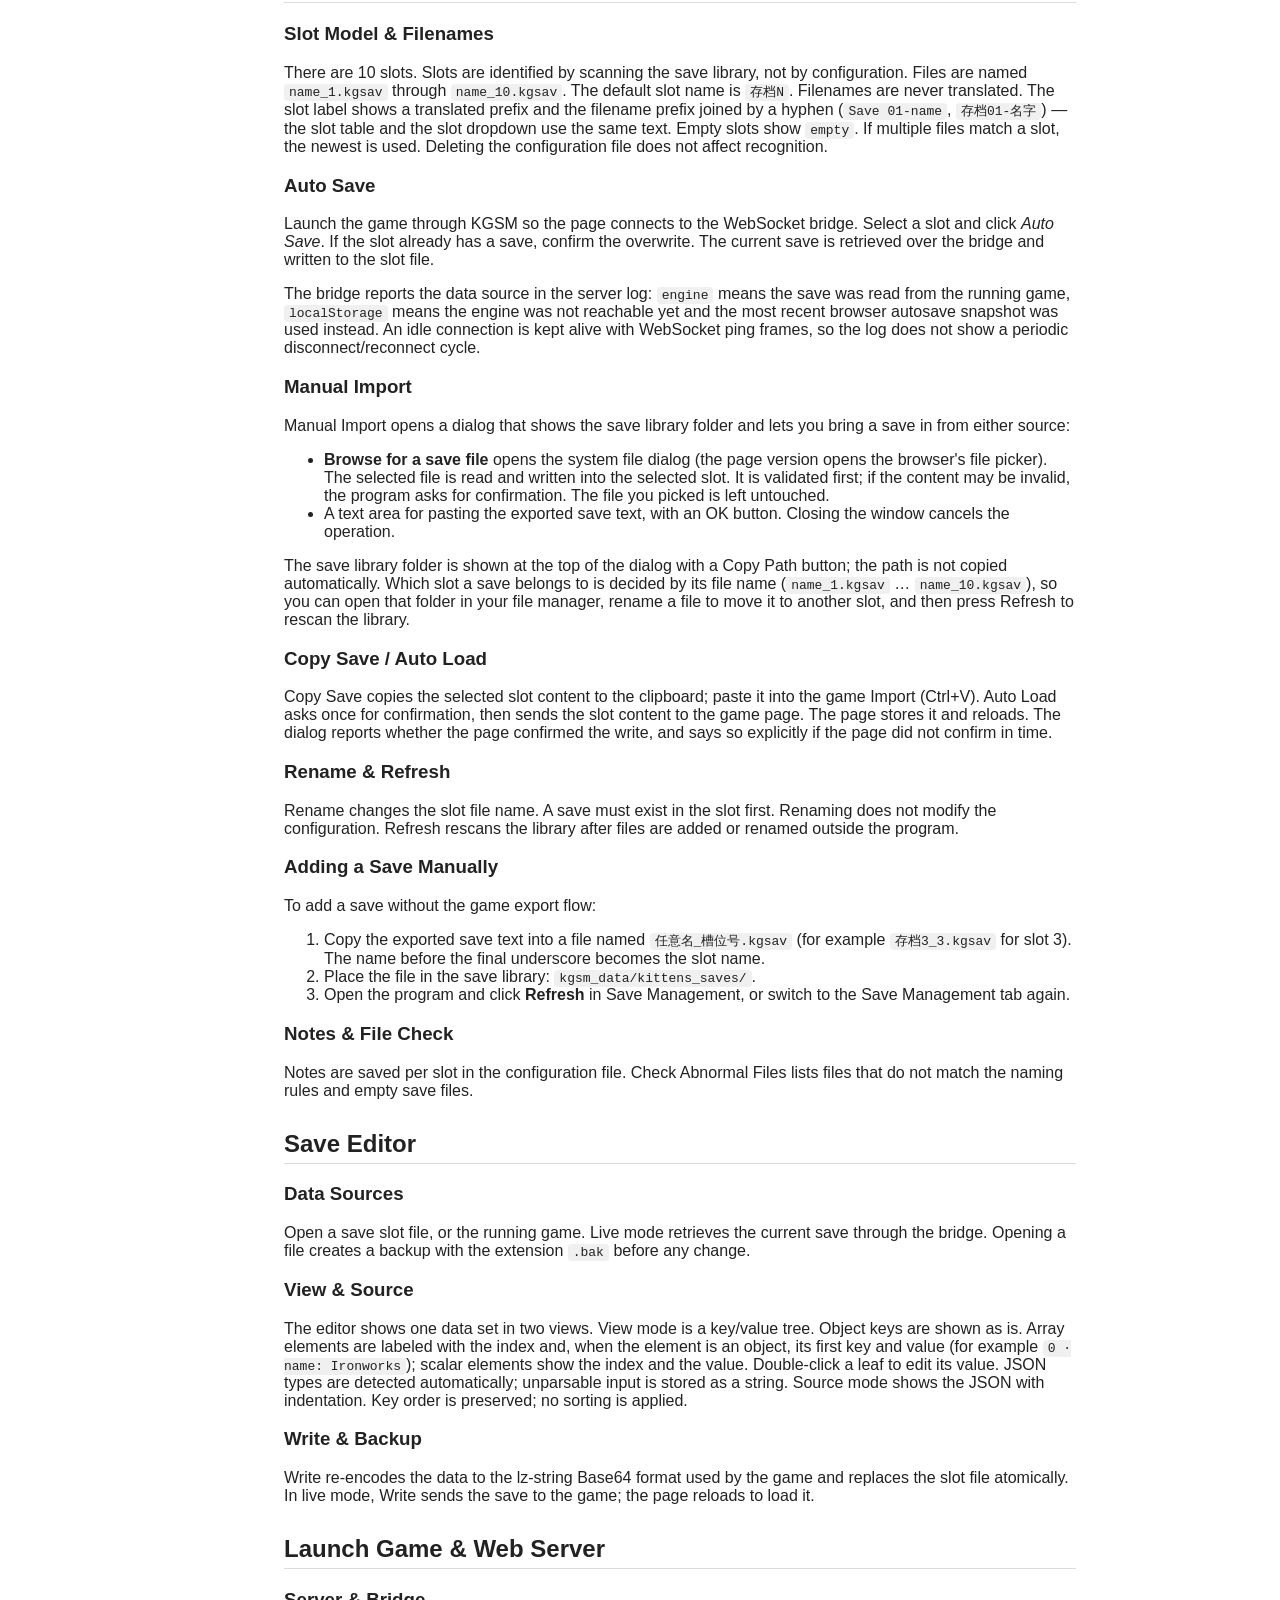
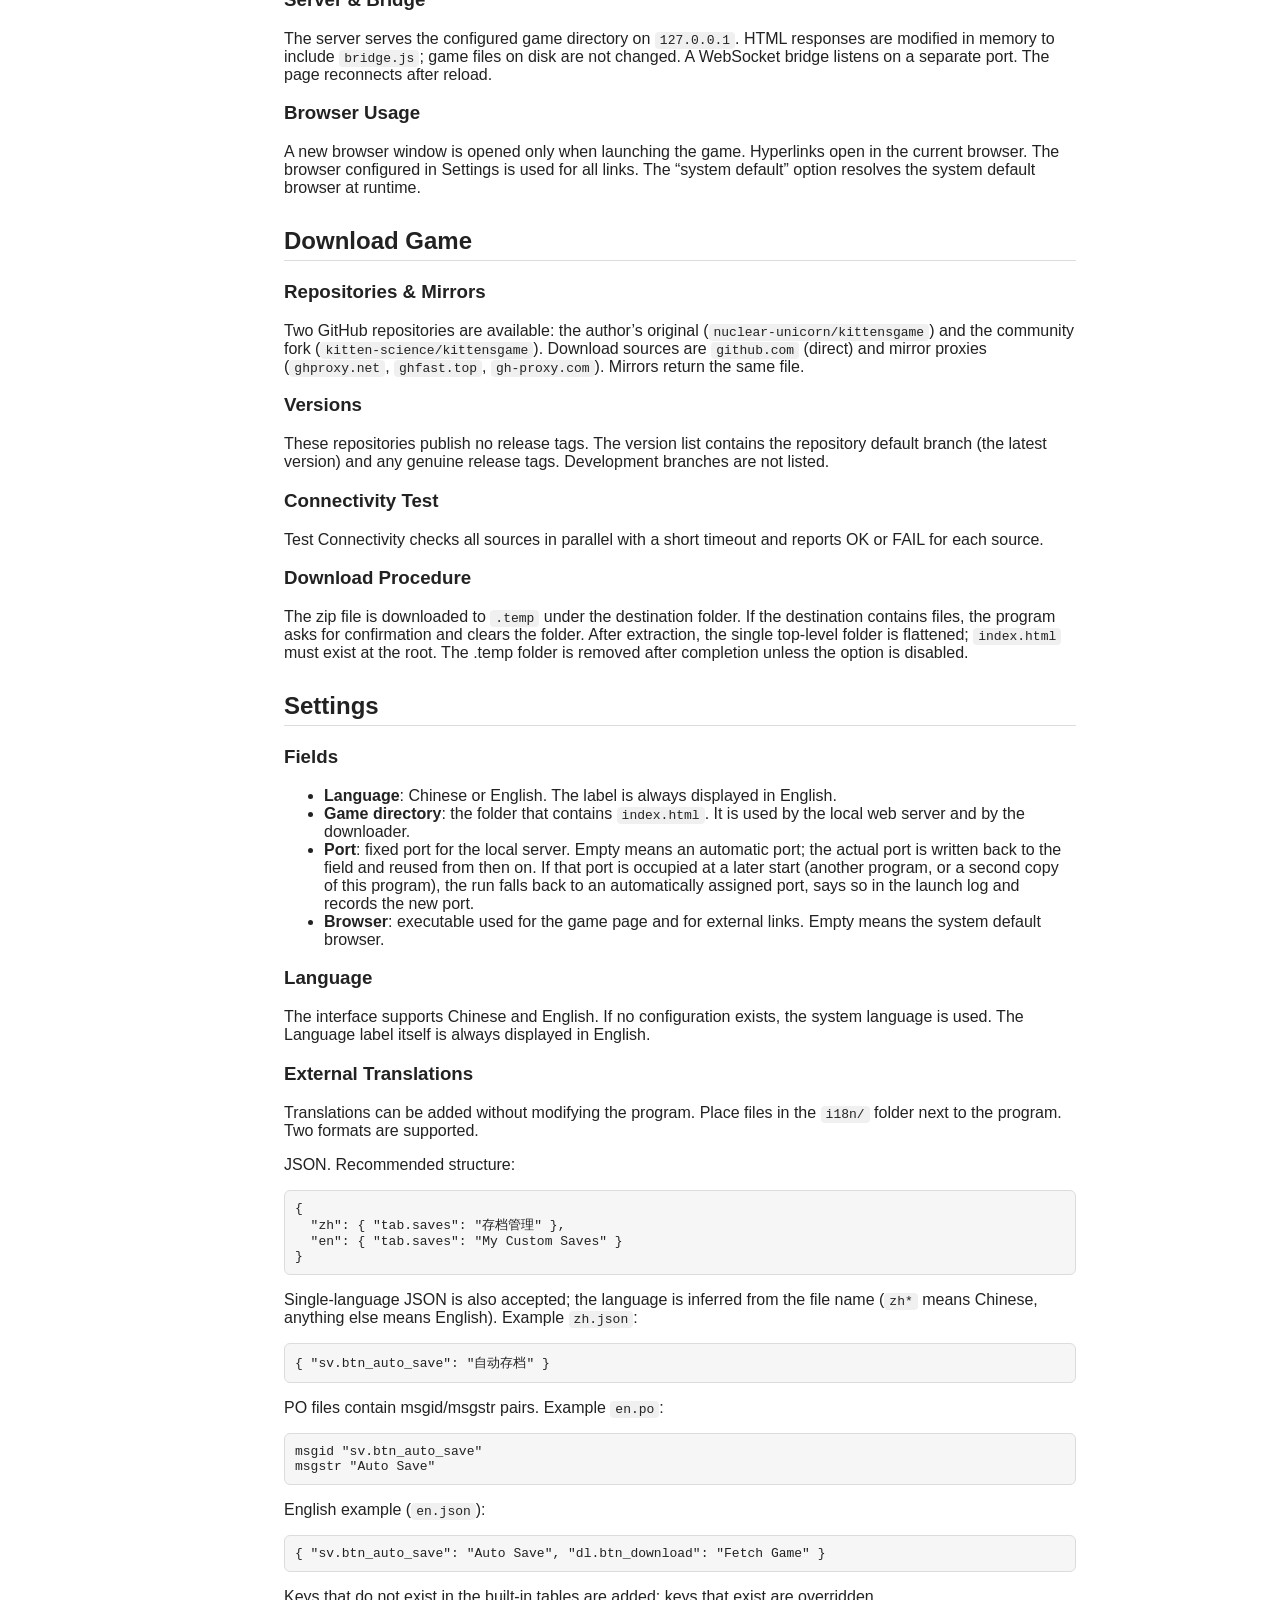
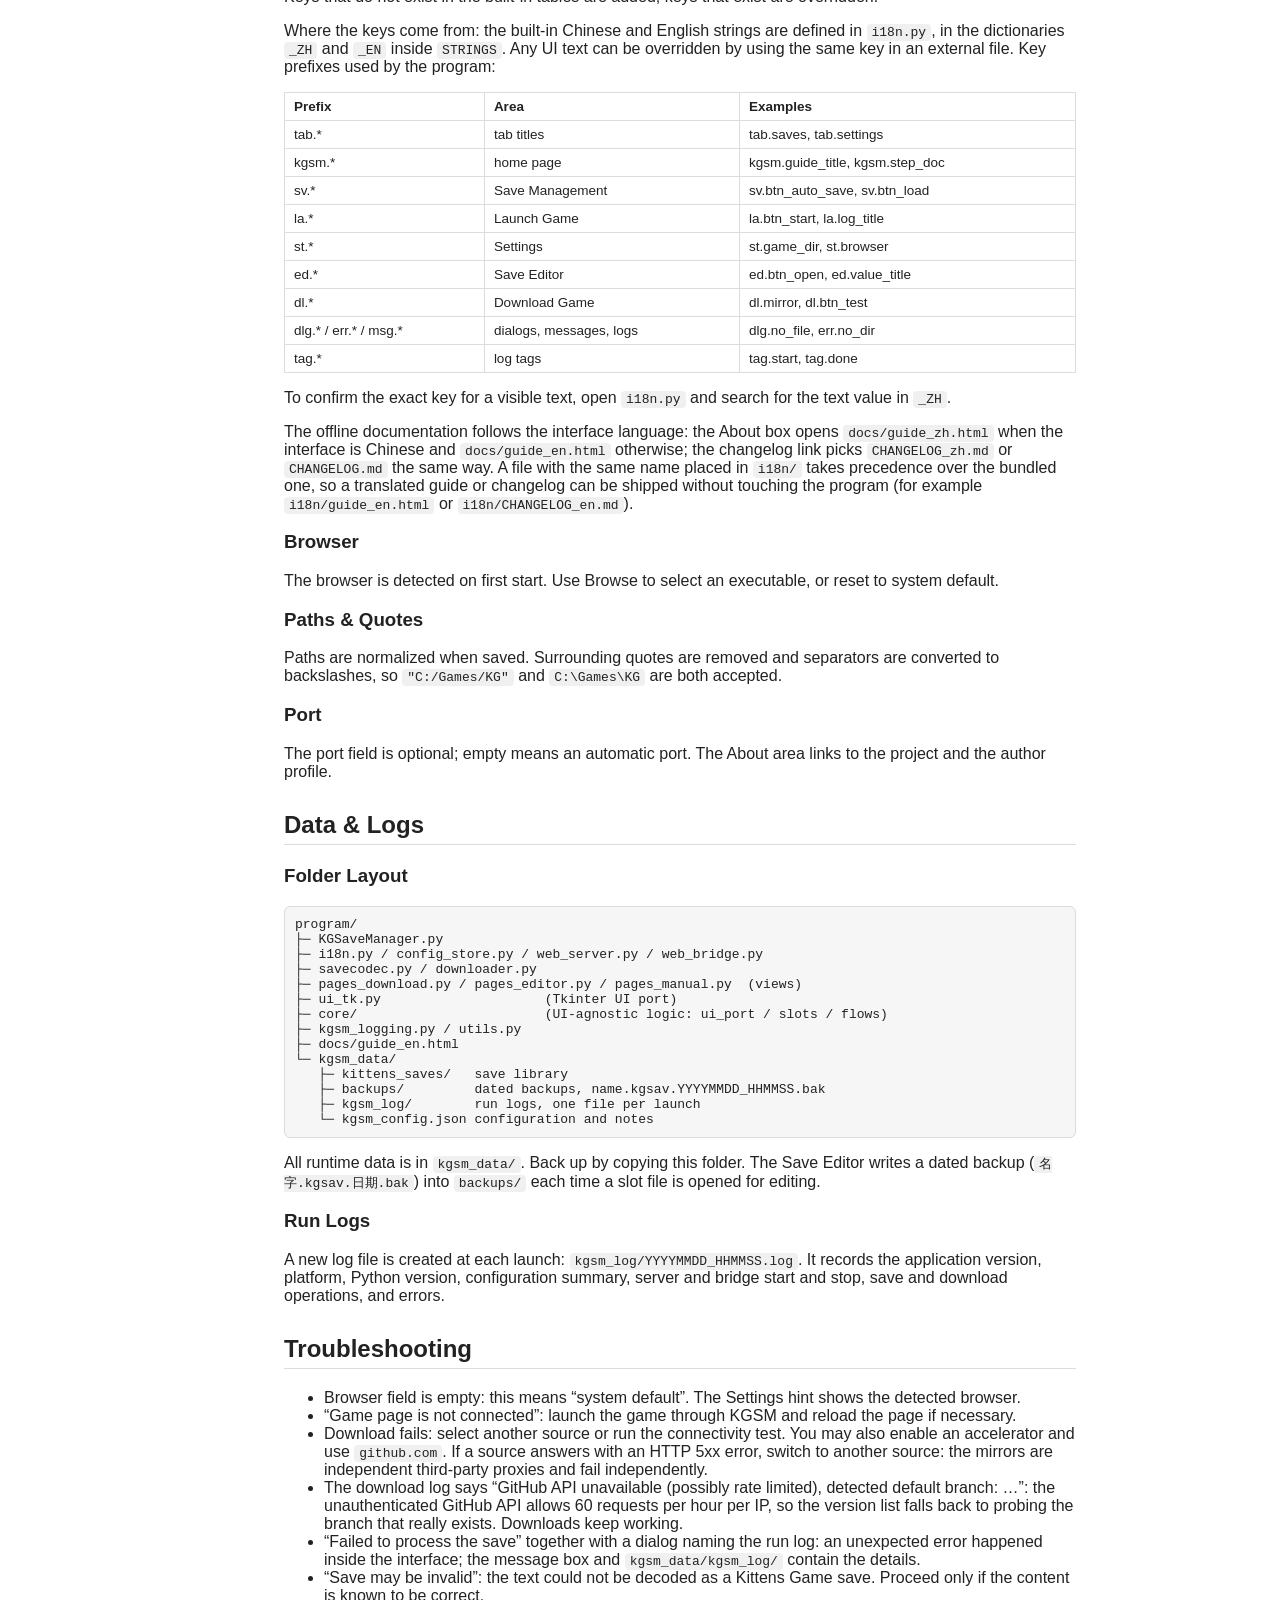
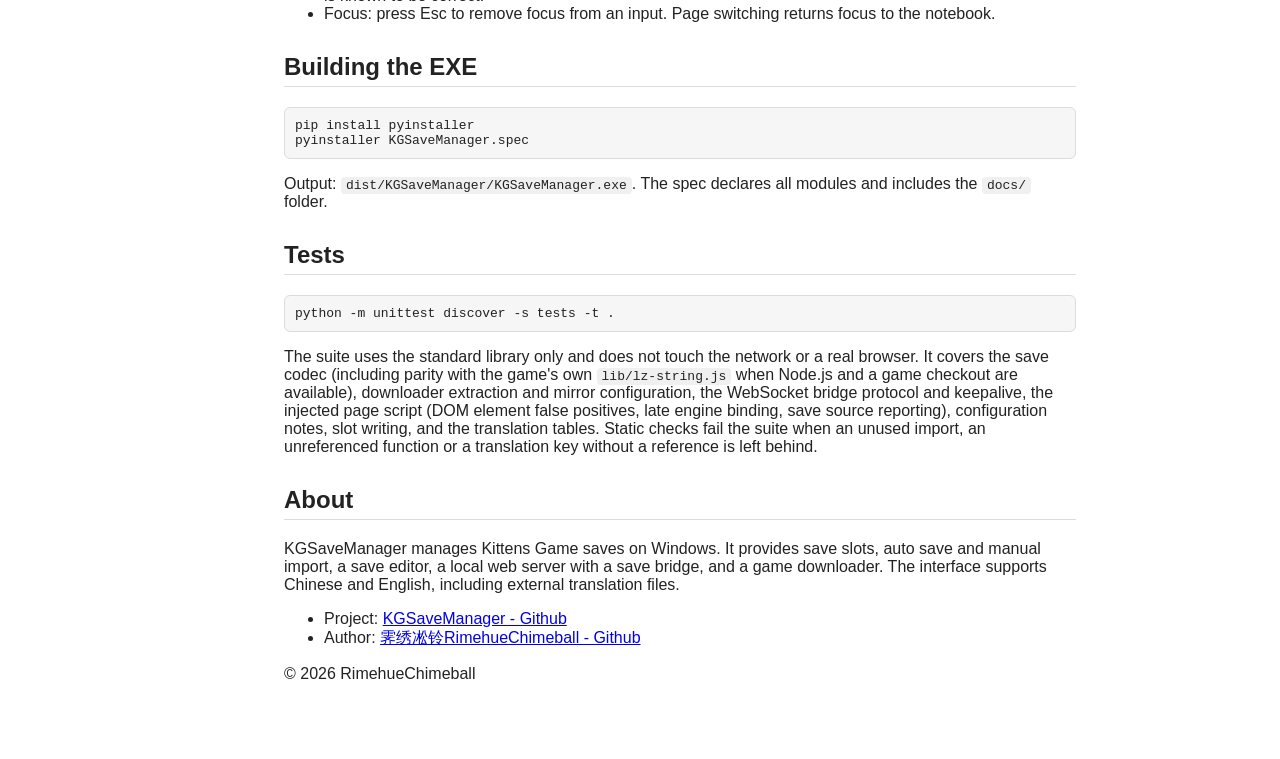
==== commit 260ebbe1: "web: launch position and window state settings, plus a page note channel Settings gain two entries t" ====
--- a/docs/guide_en.html
+++ b/docs/guide_en.html
@@ -85,9 +85,24 @@
 <pre>python KGSaveManager.py [--port N] [--no-browser] [--verbose]</pre>
 <ul>
   <li>It serves the interface from <code>127.0.0.1</code> and opens it as a
-      browser app window (Edge/Chrome <code>--app=</code>, no address bar or
-      tabs). The address is printed at startup and can be opened manually on
-      the same machine.</li>
+      browser app window by default (Edge/Chrome <code>--app=</code>, no address
+      bar or tabs). The address is printed at startup and can be opened manually
+      on the same machine.</li>
+  <li>Where it opens is a setting on the Settings page, and it applies to the
+      <b>next</b> start: launch position is “Separate window (app mode)” or
+      “Browser tab”; window state is “Window”, “Maximized” or “Full screen”. A
+      browser tab cannot resize its own window, so the window state only applies
+      to app mode (in tab mode the option is greyed out with that explanation),
+      and tab mode never opens a new window — the page is added as a tab to the
+      browser window you already have.</li>
+  <li>Window size: the browser remembers an app window's size, and the
+      <code>--window-size</code> / <code>--start-fullscreen</code> flags only take
+      effect when the browser process is started by this launch. The page
+      therefore applies the chosen state itself on load (the default is a
+      landscape window, centred). If you resized the window yourself, the page
+      leaves it alone. Choosing “Full screen” while the browser is already
+      running makes the flag being ignored visible: the program falls back to
+      maximized and writes the reason to the run log and to the page.</li>
   <li>The window title and icon come from the page:
       <code>&lt;title&gt;</code> (updated by the page at runtime) and
       <code>webapp/assets/favicon.ico</code> plus
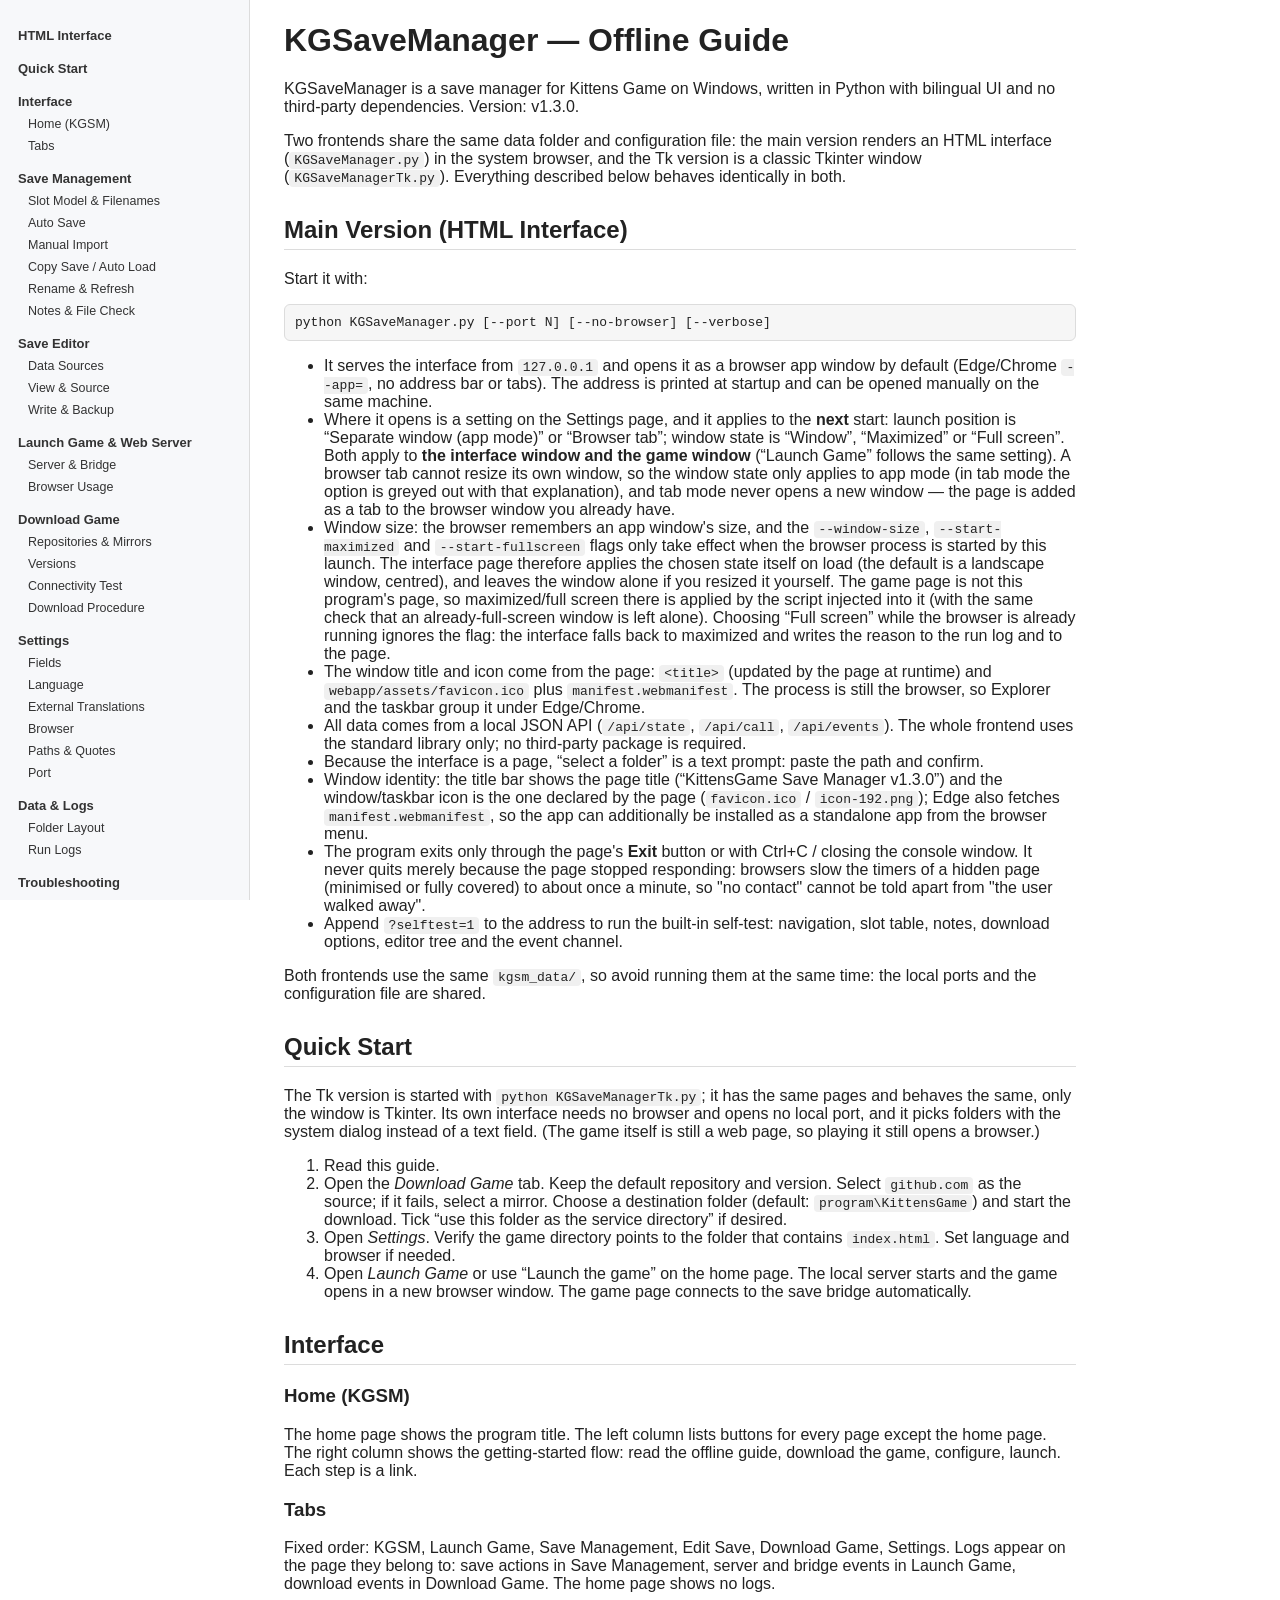
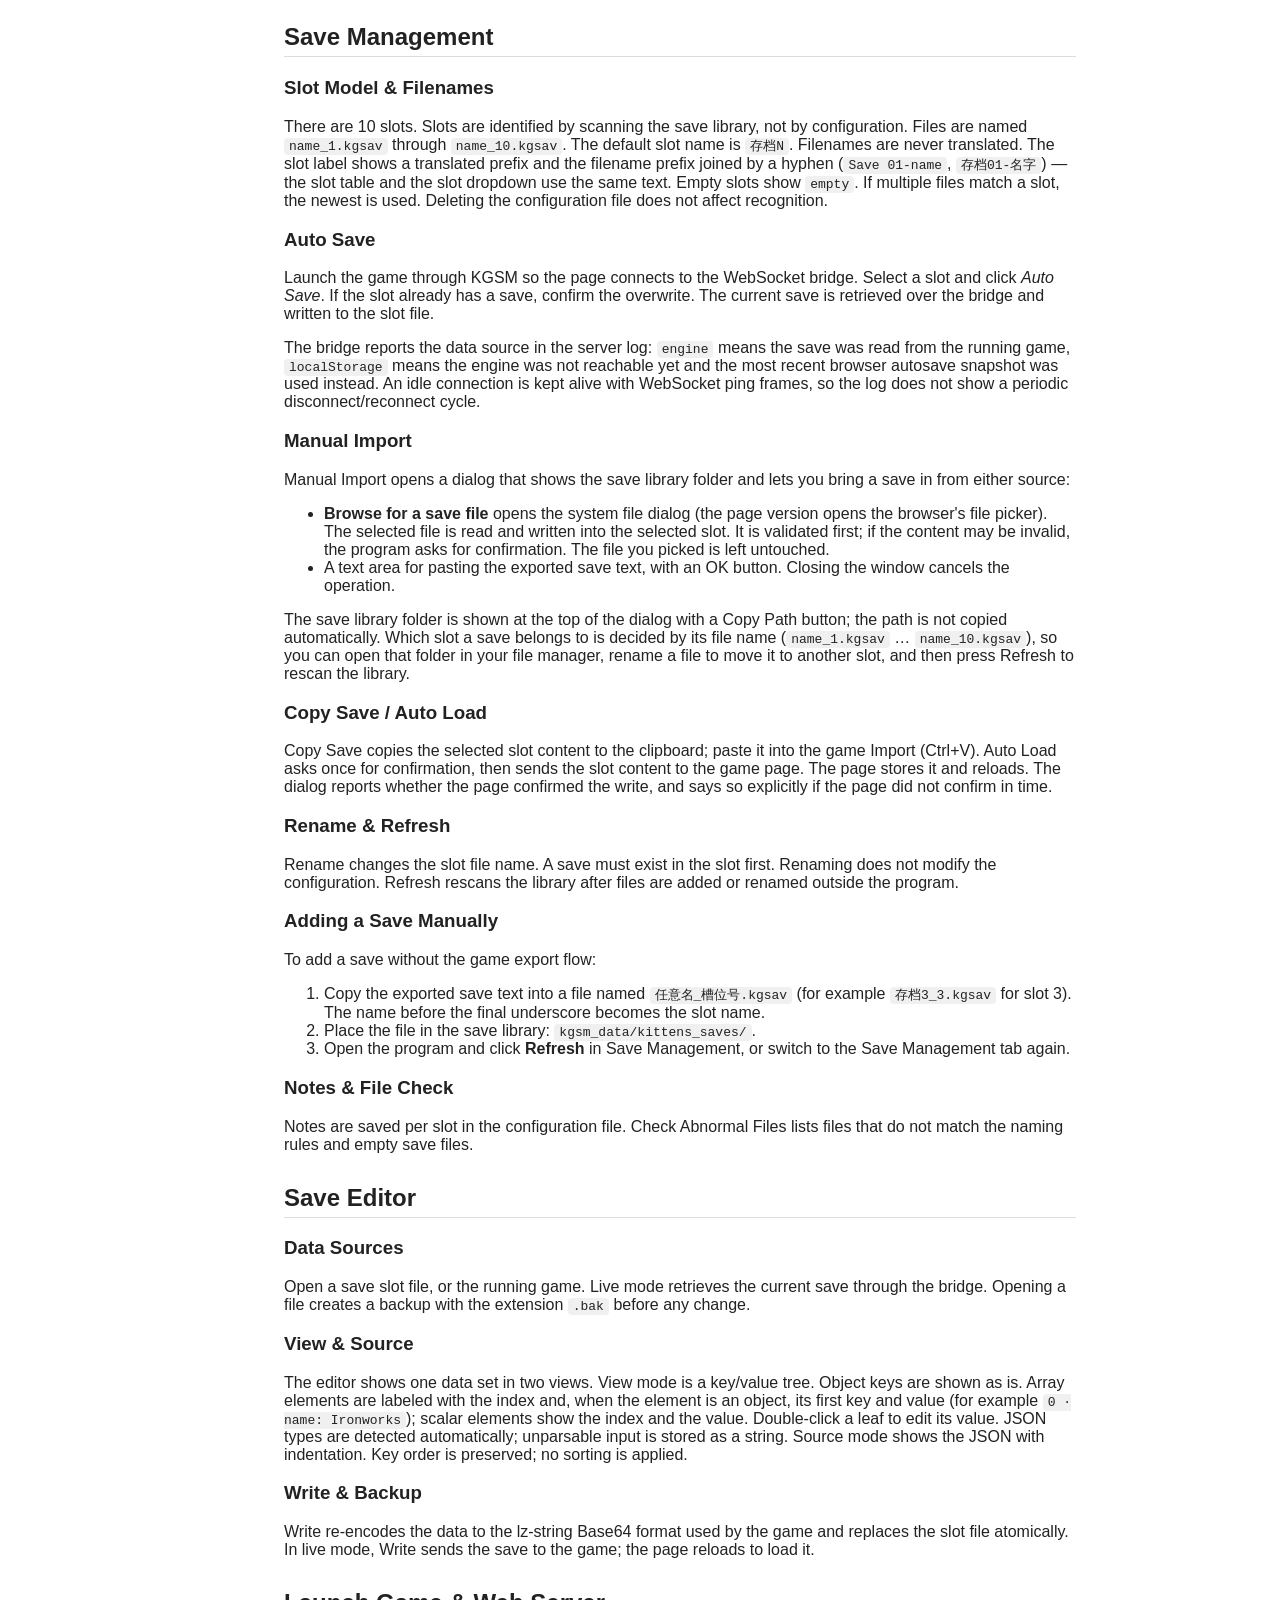
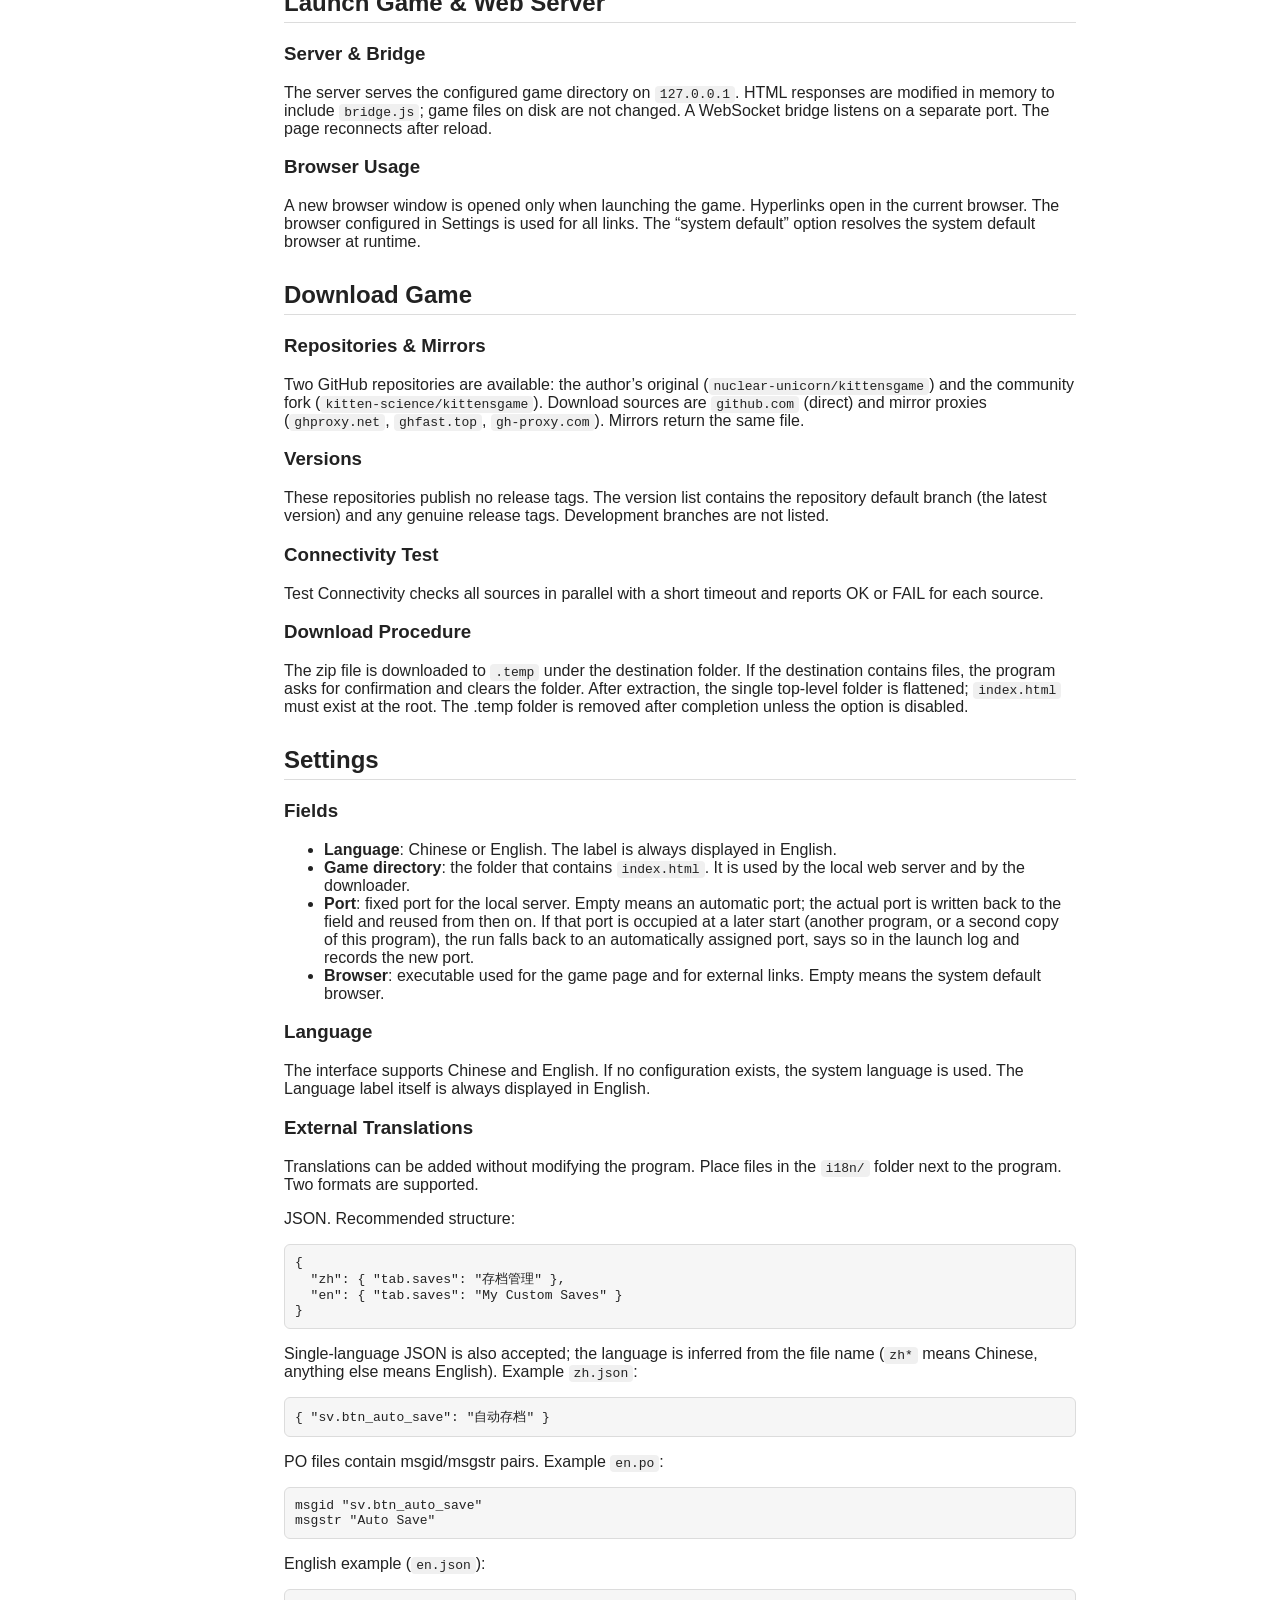
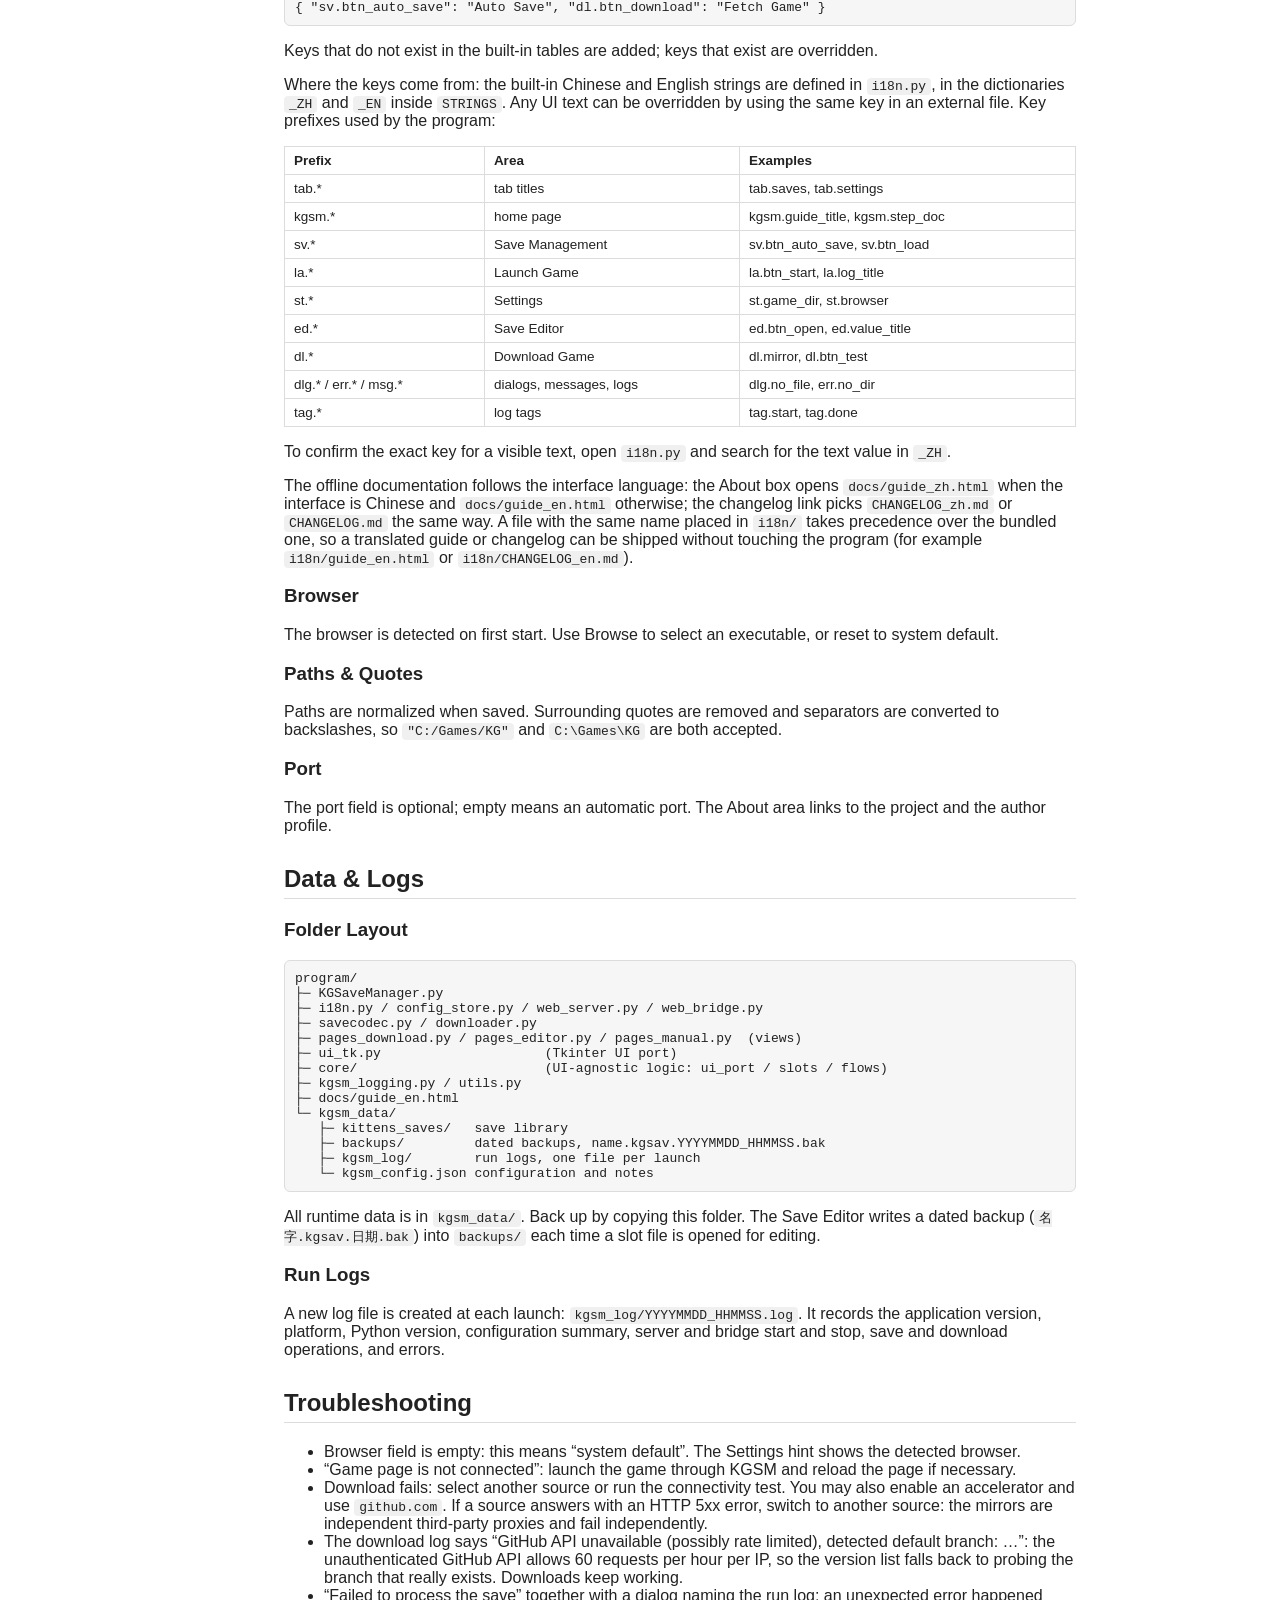
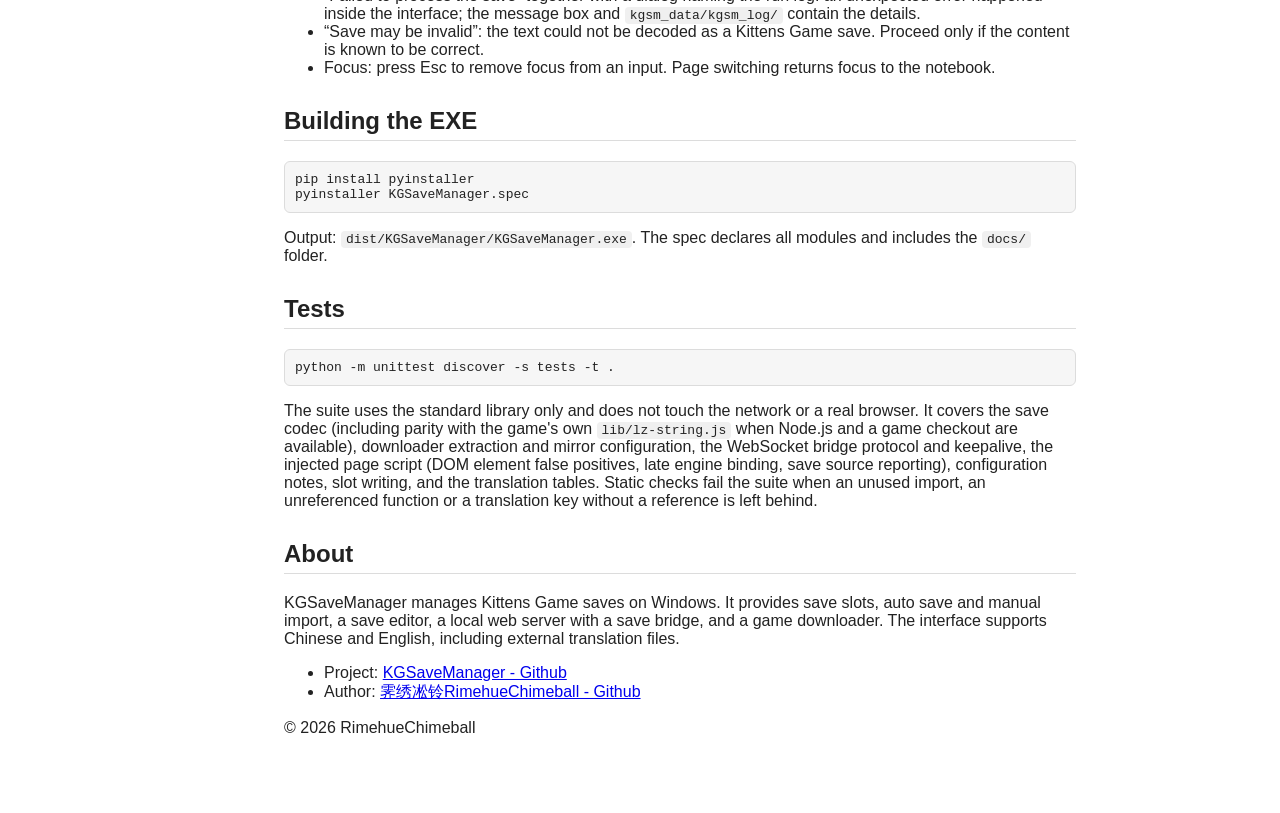
==== commit 01f6d6d2: "fix the busy-port overwrite, and let the game window follow the launch settings Port: when the confi" ====
--- a/docs/guide_en.html
+++ b/docs/guide_en.html
@@ -90,19 +90,24 @@
       on the same machine.</li>
   <li>Where it opens is a setting on the Settings page, and it applies to the
       <b>next</b> start: launch position is “Separate window (app mode)” or
-      “Browser tab”; window state is “Window”, “Maximized” or “Full screen”. A
+      “Browser tab”; window state is “Window”, “Maximized” or “Full screen”. Both
+      apply to <b>the interface window and the game window</b> (“Launch Game”
+      follows the same setting). A
       browser tab cannot resize its own window, so the window state only applies
       to app mode (in tab mode the option is greyed out with that explanation),
       and tab mode never opens a new window — the page is added as a tab to the
       browser window you already have.</li>
   <li>Window size: the browser remembers an app window's size, and the
-      <code>--window-size</code> / <code>--start-fullscreen</code> flags only take
-      effect when the browser process is started by this launch. The page
-      therefore applies the chosen state itself on load (the default is a
-      landscape window, centred). If you resized the window yourself, the page
-      leaves it alone. Choosing “Full screen” while the browser is already
-      running makes the flag being ignored visible: the program falls back to
-      maximized and writes the reason to the run log and to the page.</li>
+      <code>--window-size</code>, <code>--start-maximized</code> and
+      <code>--start-fullscreen</code> flags only take effect when the browser
+      process is started by this launch. The interface page therefore applies the
+      chosen state itself on load (the default is a landscape window, centred),
+      and leaves the window alone if you resized it yourself. The game page is not
+      this program's page, so maximized/full screen there is applied by the script
+      injected into it (with the same check that an already-full-screen window is
+      left alone). Choosing “Full screen” while the browser is already running
+      ignores the flag: the interface falls back to maximized and writes the
+      reason to the run log and to the page.</li>
   <li>The window title and icon come from the page:
       <code>&lt;title&gt;</code> (updated by the page at runtime) and
       <code>webapp/assets/favicon.ico</code> plus
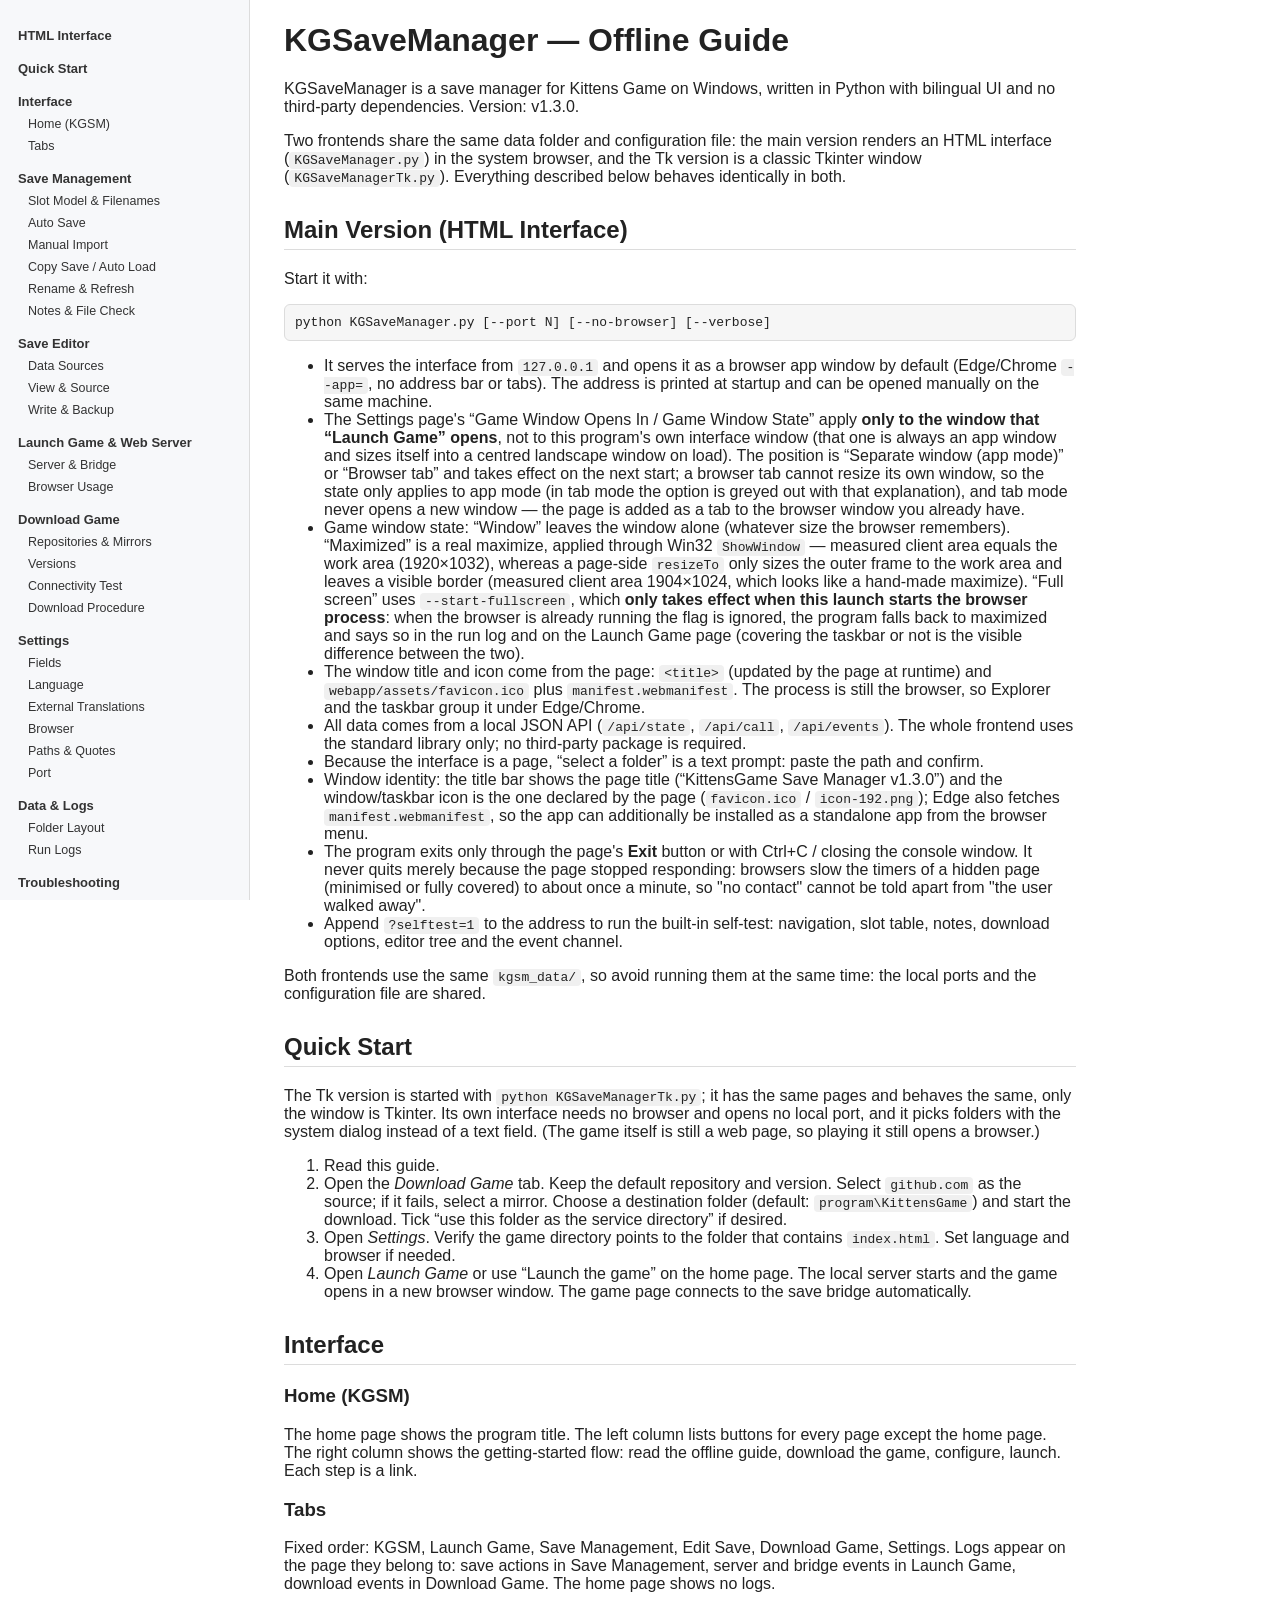
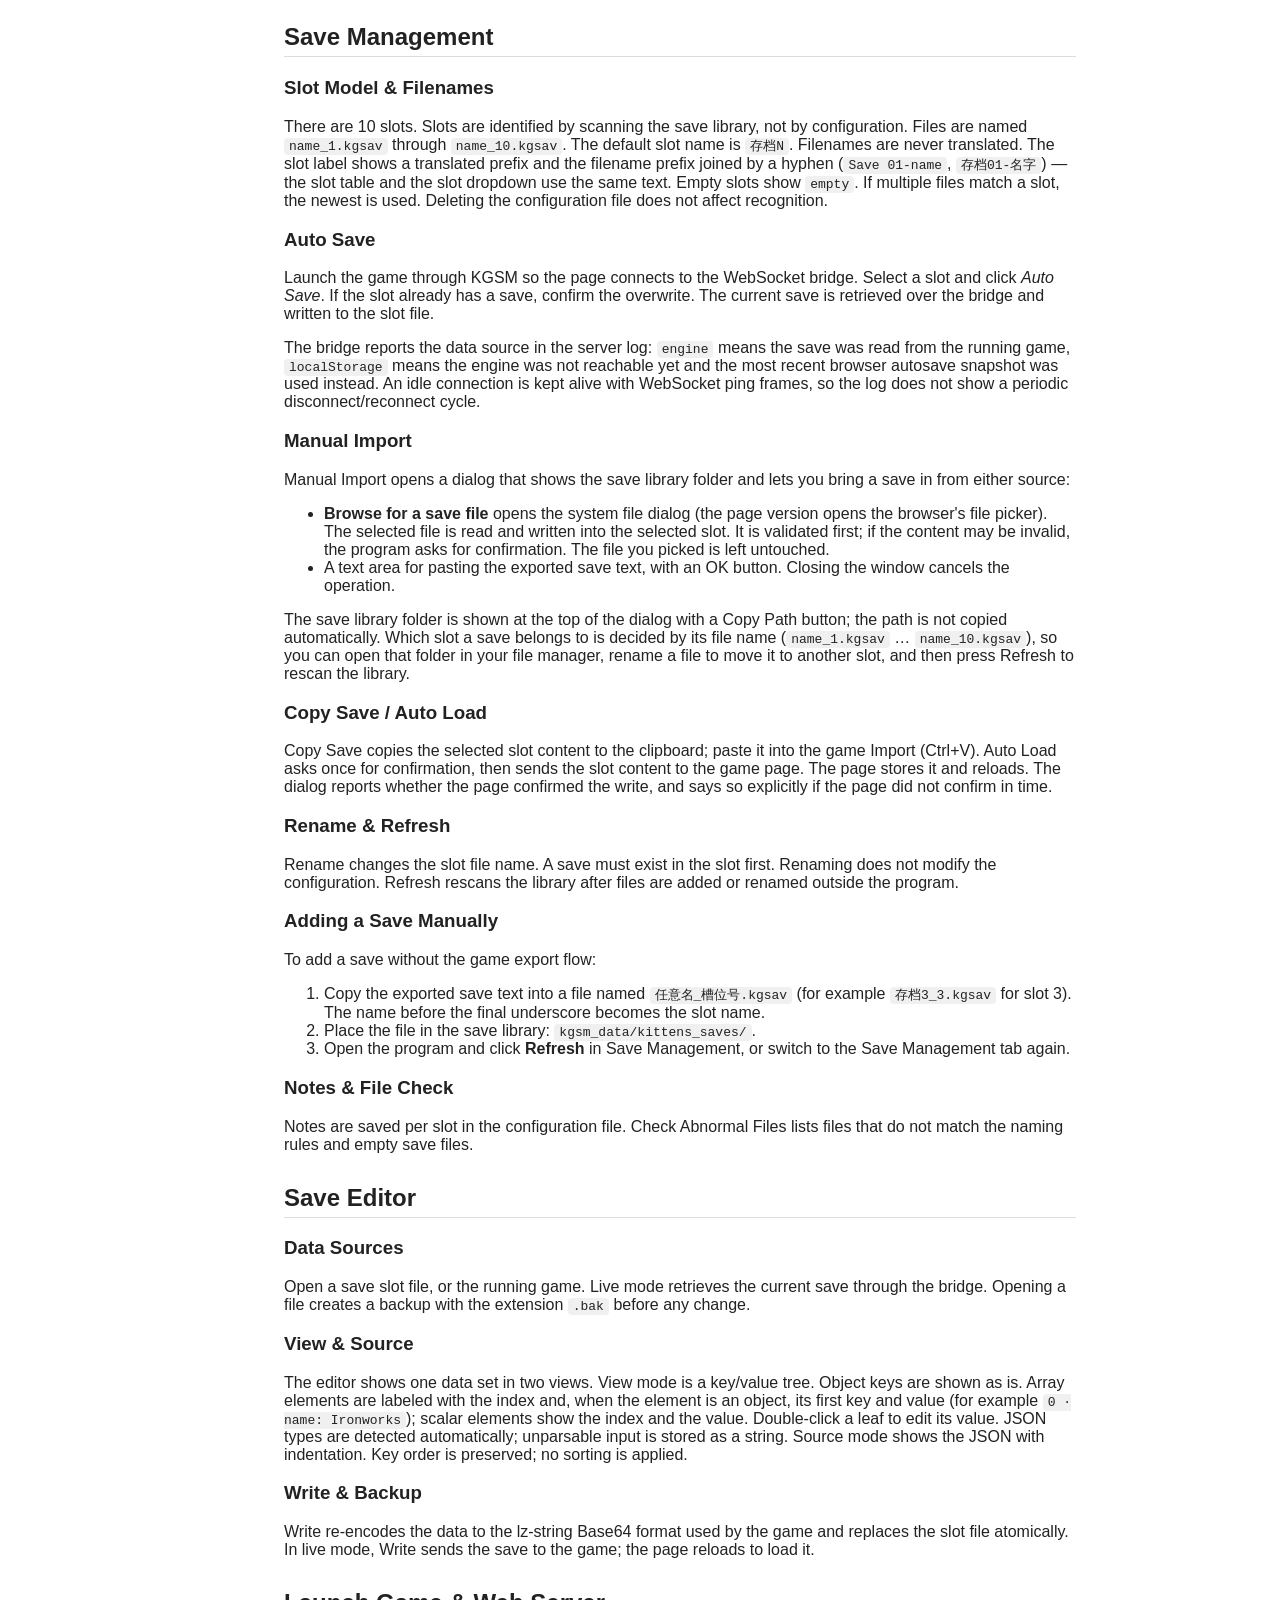
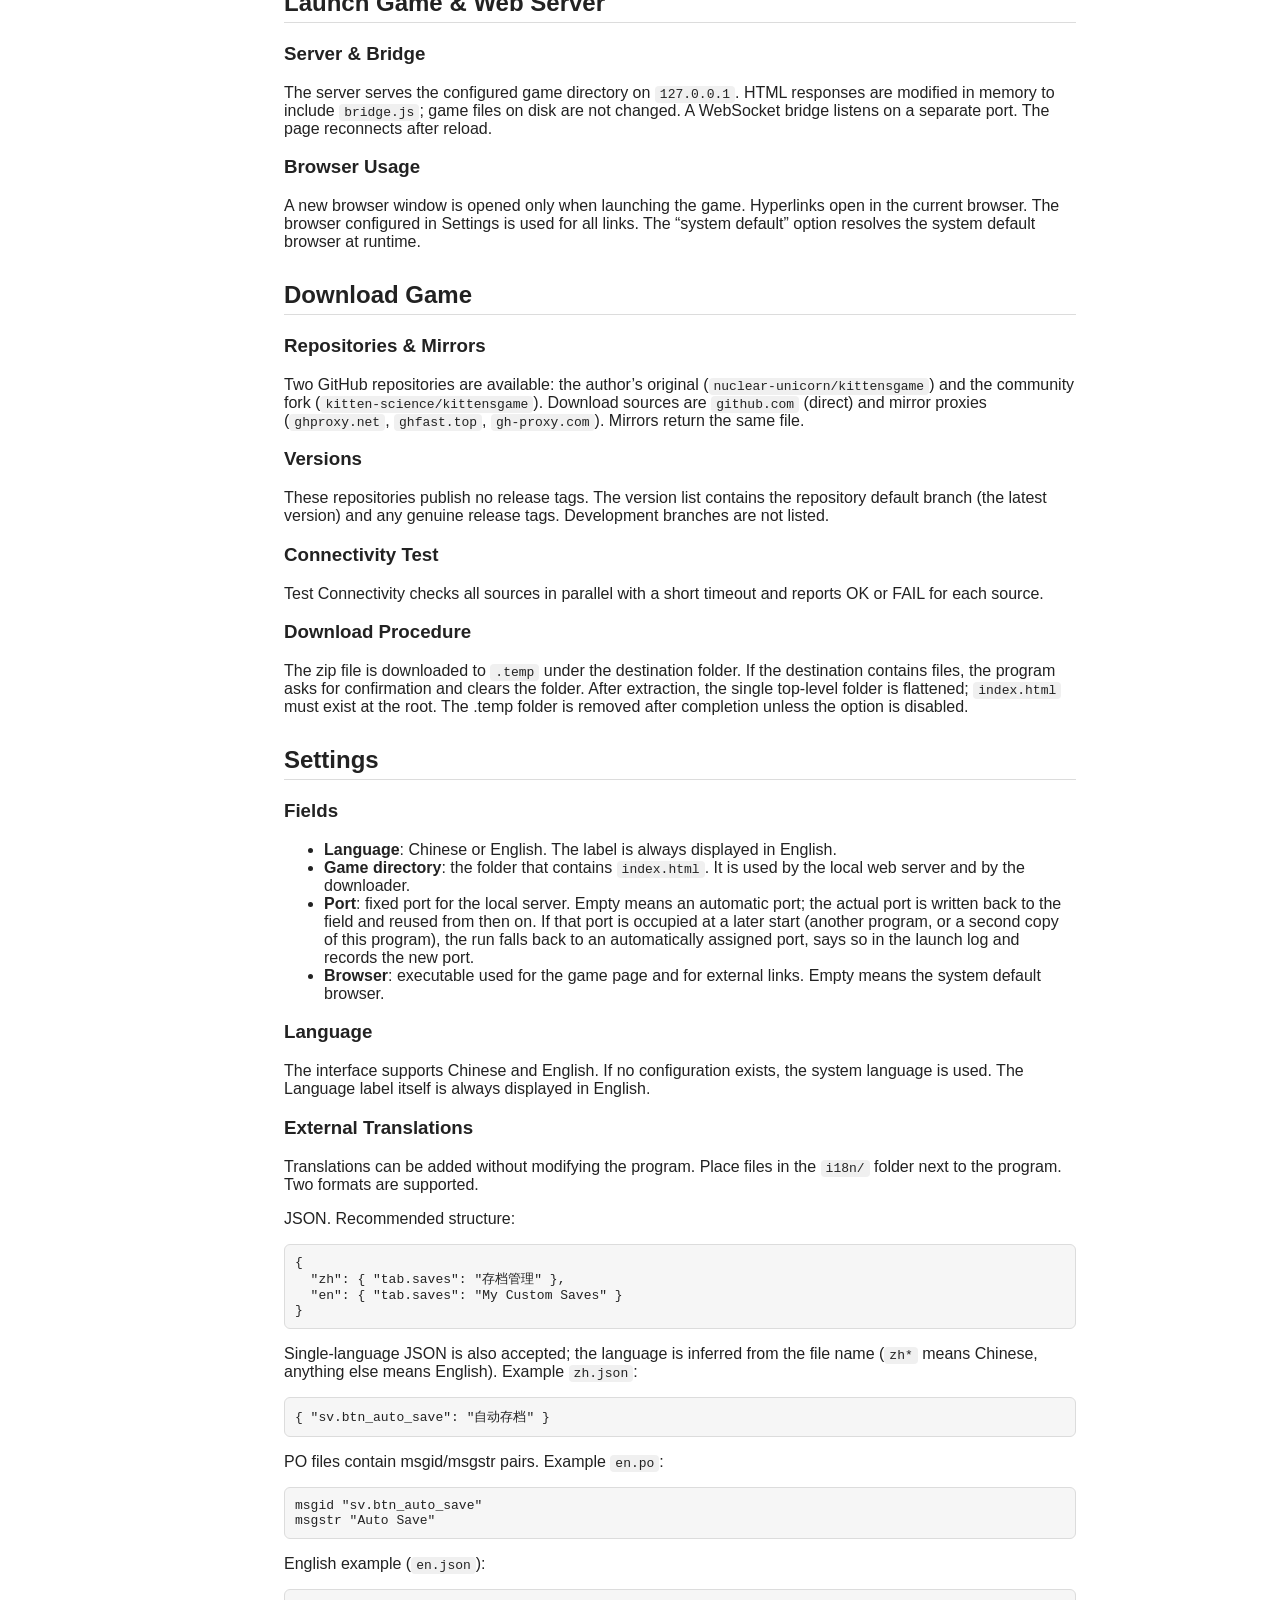
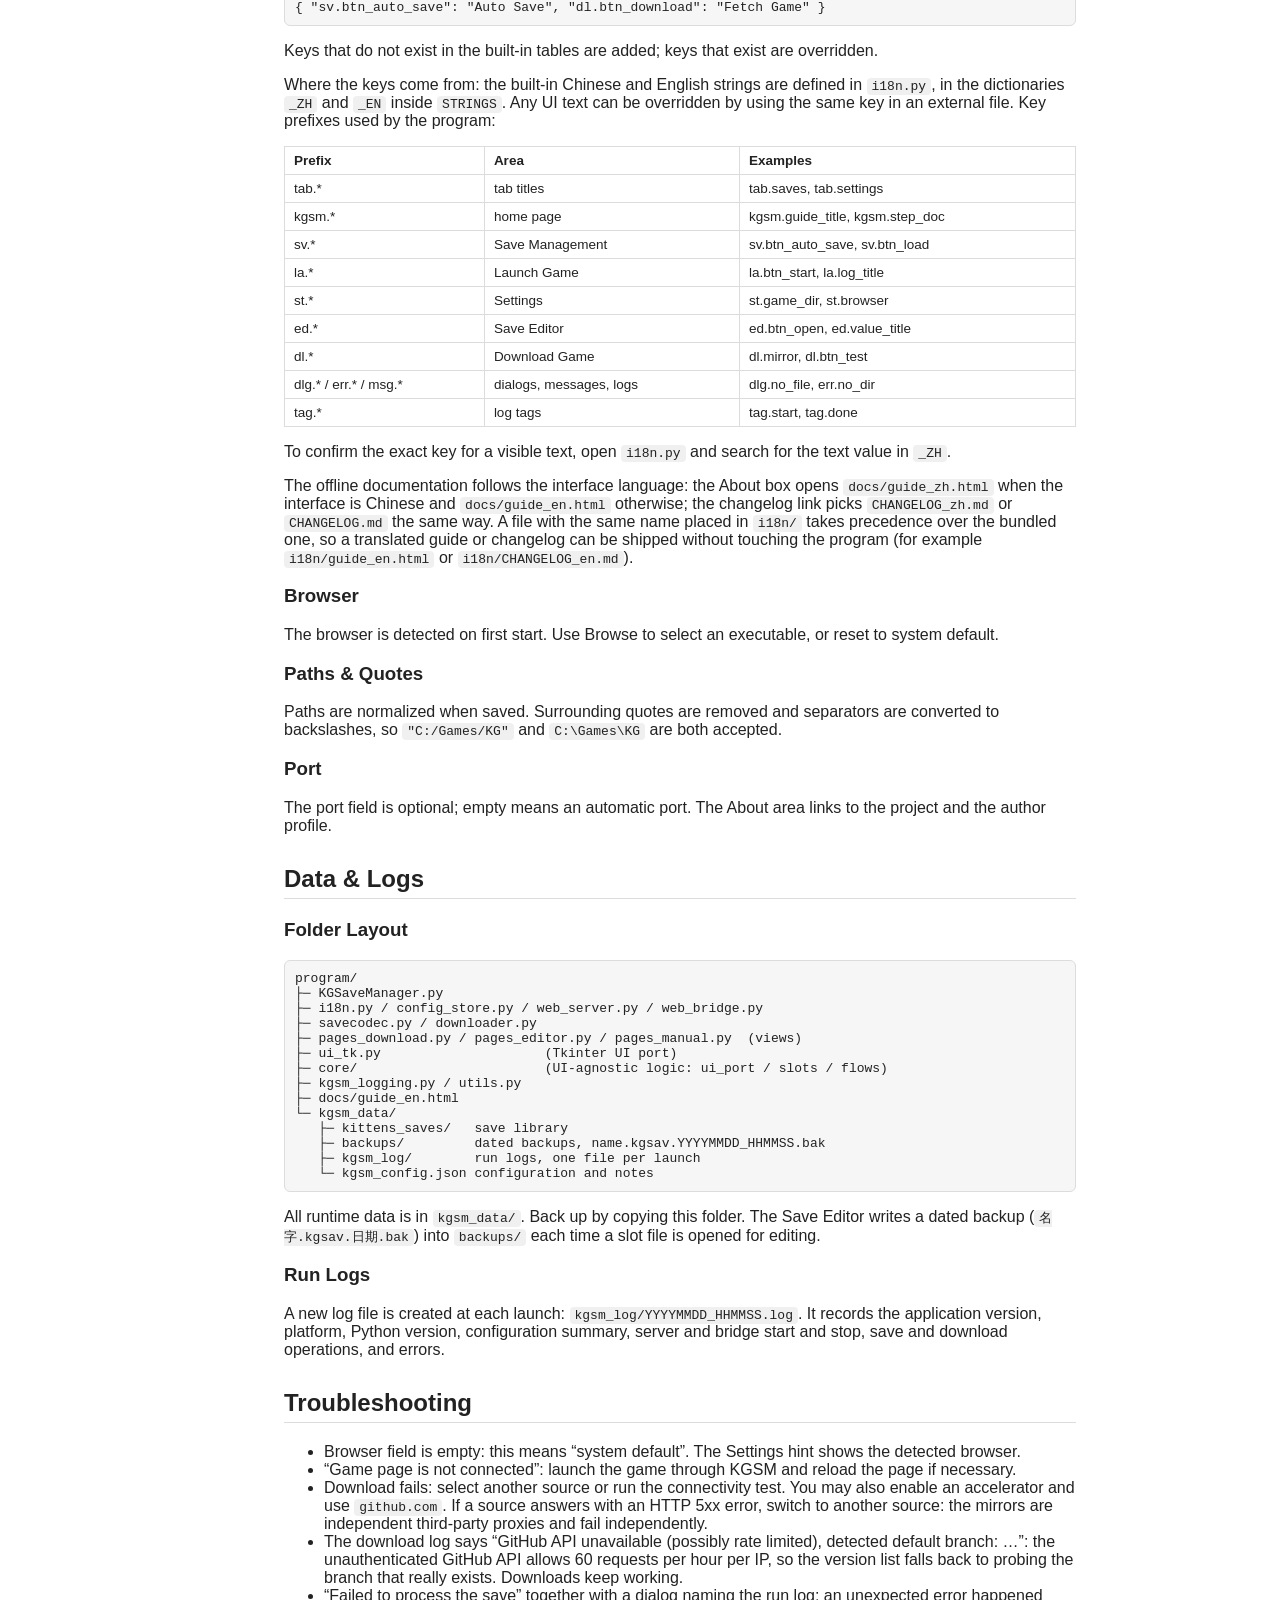
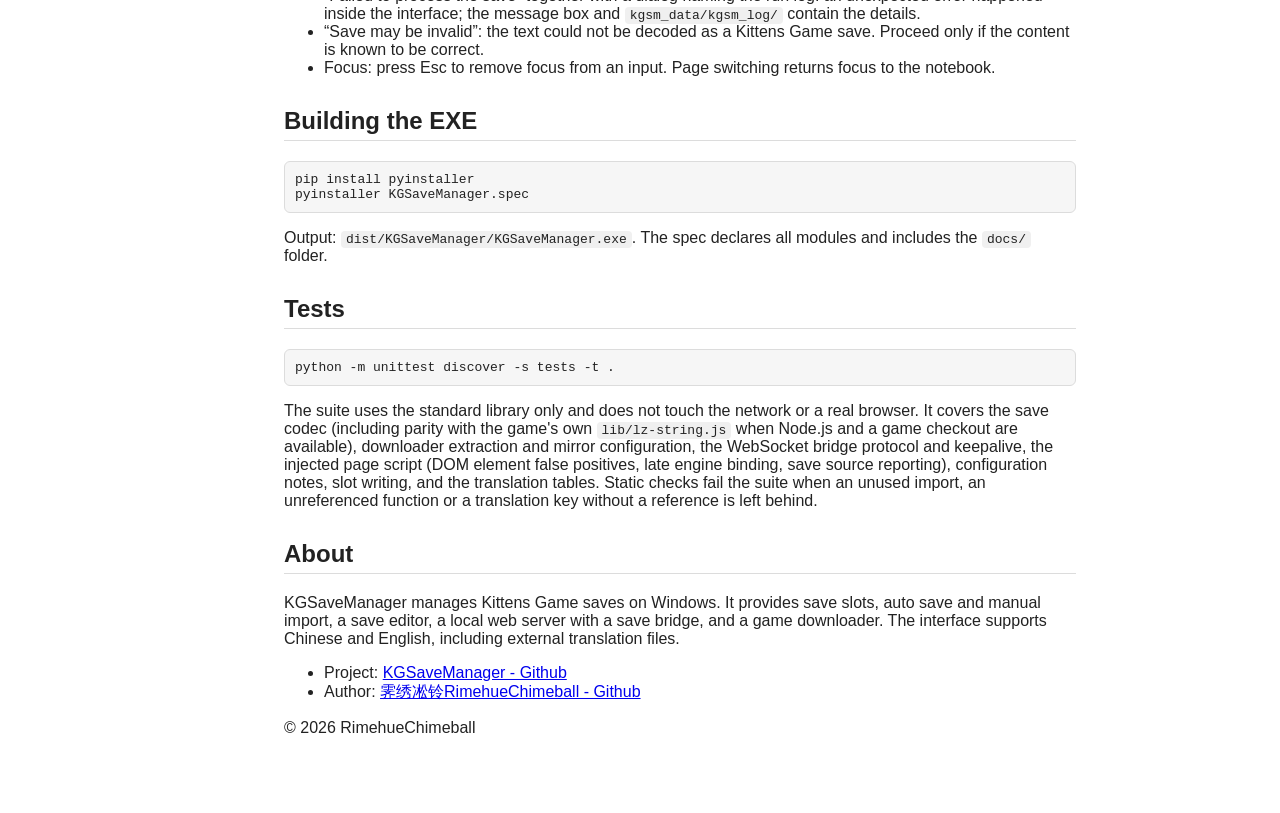
==== commit 55a96c83: "scope the window settings to the game window, and maximize it natively The settings were meant for t" ====
--- a/docs/guide_en.html
+++ b/docs/guide_en.html
@@ -88,26 +88,26 @@
       browser app window by default (Edge/Chrome <code>--app=</code>, no address
       bar or tabs). The address is printed at startup and can be opened manually
       on the same machine.</li>
-  <li>Where it opens is a setting on the Settings page, and it applies to the
-      <b>next</b> start: launch position is “Separate window (app mode)” or
-      “Browser tab”; window state is “Window”, “Maximized” or “Full screen”. Both
-      apply to <b>the interface window and the game window</b> (“Launch Game”
-      follows the same setting). A
-      browser tab cannot resize its own window, so the window state only applies
-      to app mode (in tab mode the option is greyed out with that explanation),
-      and tab mode never opens a new window — the page is added as a tab to the
-      browser window you already have.</li>
-  <li>Window size: the browser remembers an app window's size, and the
-      <code>--window-size</code>, <code>--start-maximized</code> and
-      <code>--start-fullscreen</code> flags only take effect when the browser
-      process is started by this launch. The interface page therefore applies the
-      chosen state itself on load (the default is a landscape window, centred),
-      and leaves the window alone if you resized it yourself. The game page is not
-      this program's page, so maximized/full screen there is applied by the script
-      injected into it (with the same check that an already-full-screen window is
-      left alone). Choosing “Full screen” while the browser is already running
-      ignores the flag: the interface falls back to maximized and writes the
-      reason to the run log and to the page.</li>
+  <li>The Settings page's “Game Window Opens In / Game Window State” apply
+      <b>only to the window that “Launch Game” opens</b>, not to this program's own
+      interface window (that one is always an app window and sizes itself into a
+      centred landscape window on load). The position is “Separate window (app
+      mode)” or “Browser tab” and takes effect on the next start; a browser tab
+      cannot resize its own window, so the state only applies to app mode (in tab
+      mode the option is greyed out with that explanation), and tab mode never
+      opens a new window — the page is added as a tab to the browser window you
+      already have.</li>
+  <li>Game window state: “Window” leaves the window alone (whatever size the
+      browser remembers). “Maximized” is a real maximize, applied through Win32
+      <code>ShowWindow</code> — measured client area equals the work area
+      (1920×1032), whereas a page-side <code>resizeTo</code> only sizes the outer
+      frame to the work area and leaves a visible border (measured client area
+      1904×1024, which looks like a hand-made maximize). “Full screen” uses
+      <code>--start-fullscreen</code>, which <b>only takes effect when this launch
+      starts the browser process</b>: when the browser is already running the flag
+      is ignored, the program falls back to maximized and says so in the run log
+      and on the Launch Game page (covering the taskbar or not is the visible
+      difference between the two).</li>
   <li>The window title and icon come from the page:
       <code>&lt;title&gt;</code> (updated by the page at runtime) and
       <code>webapp/assets/favicon.ico</code> plus
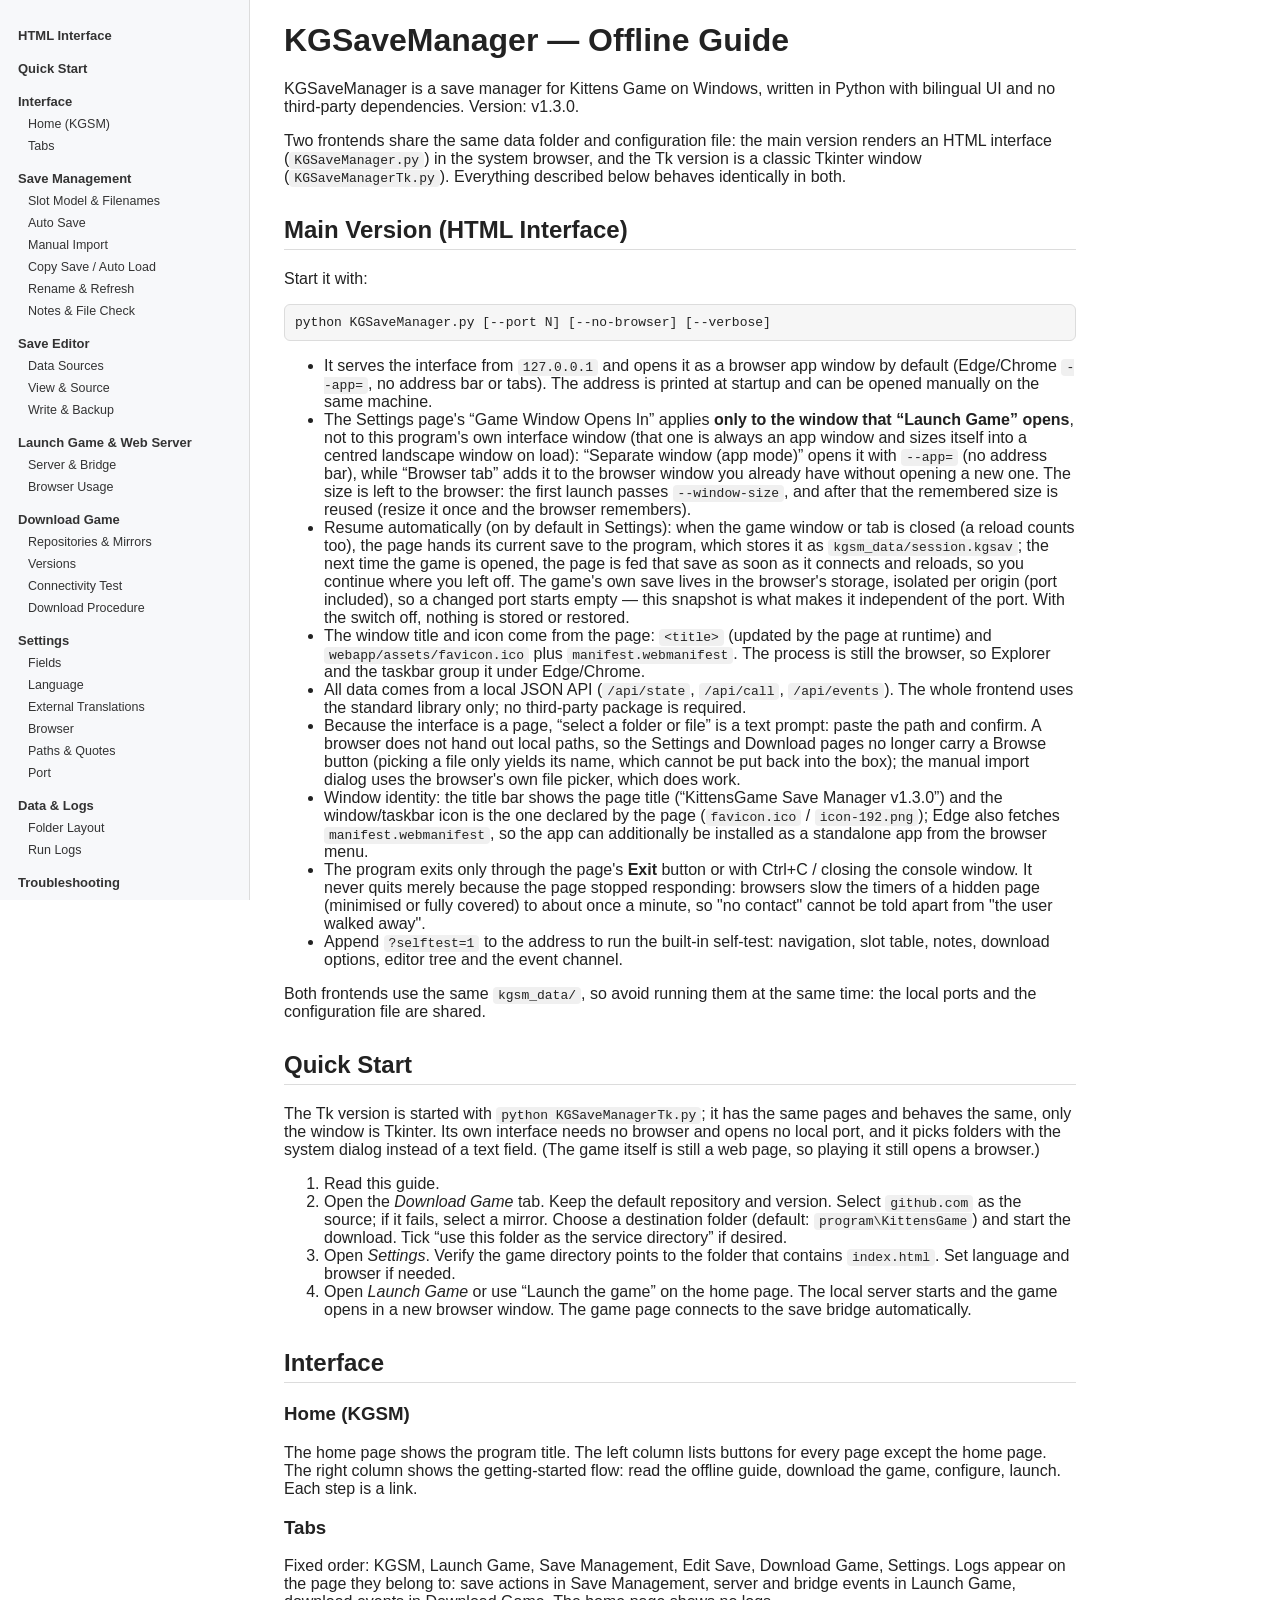
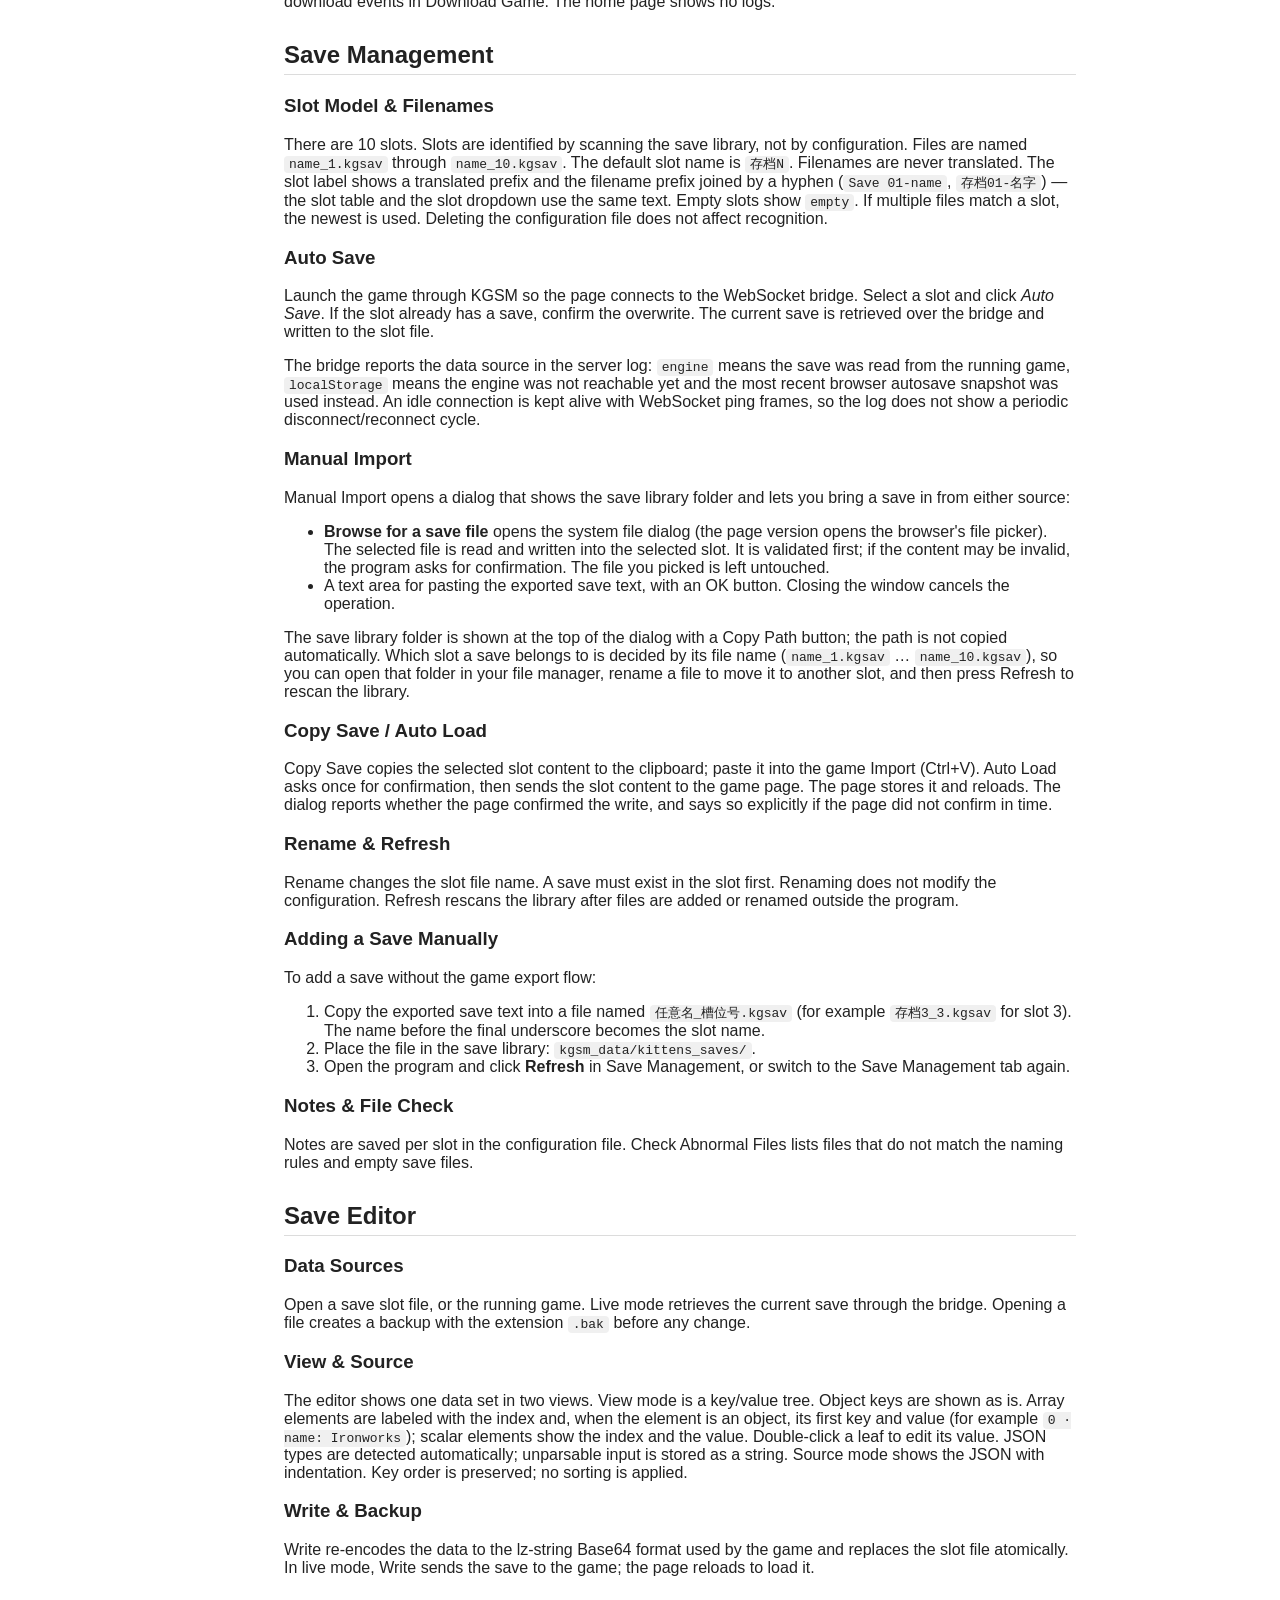
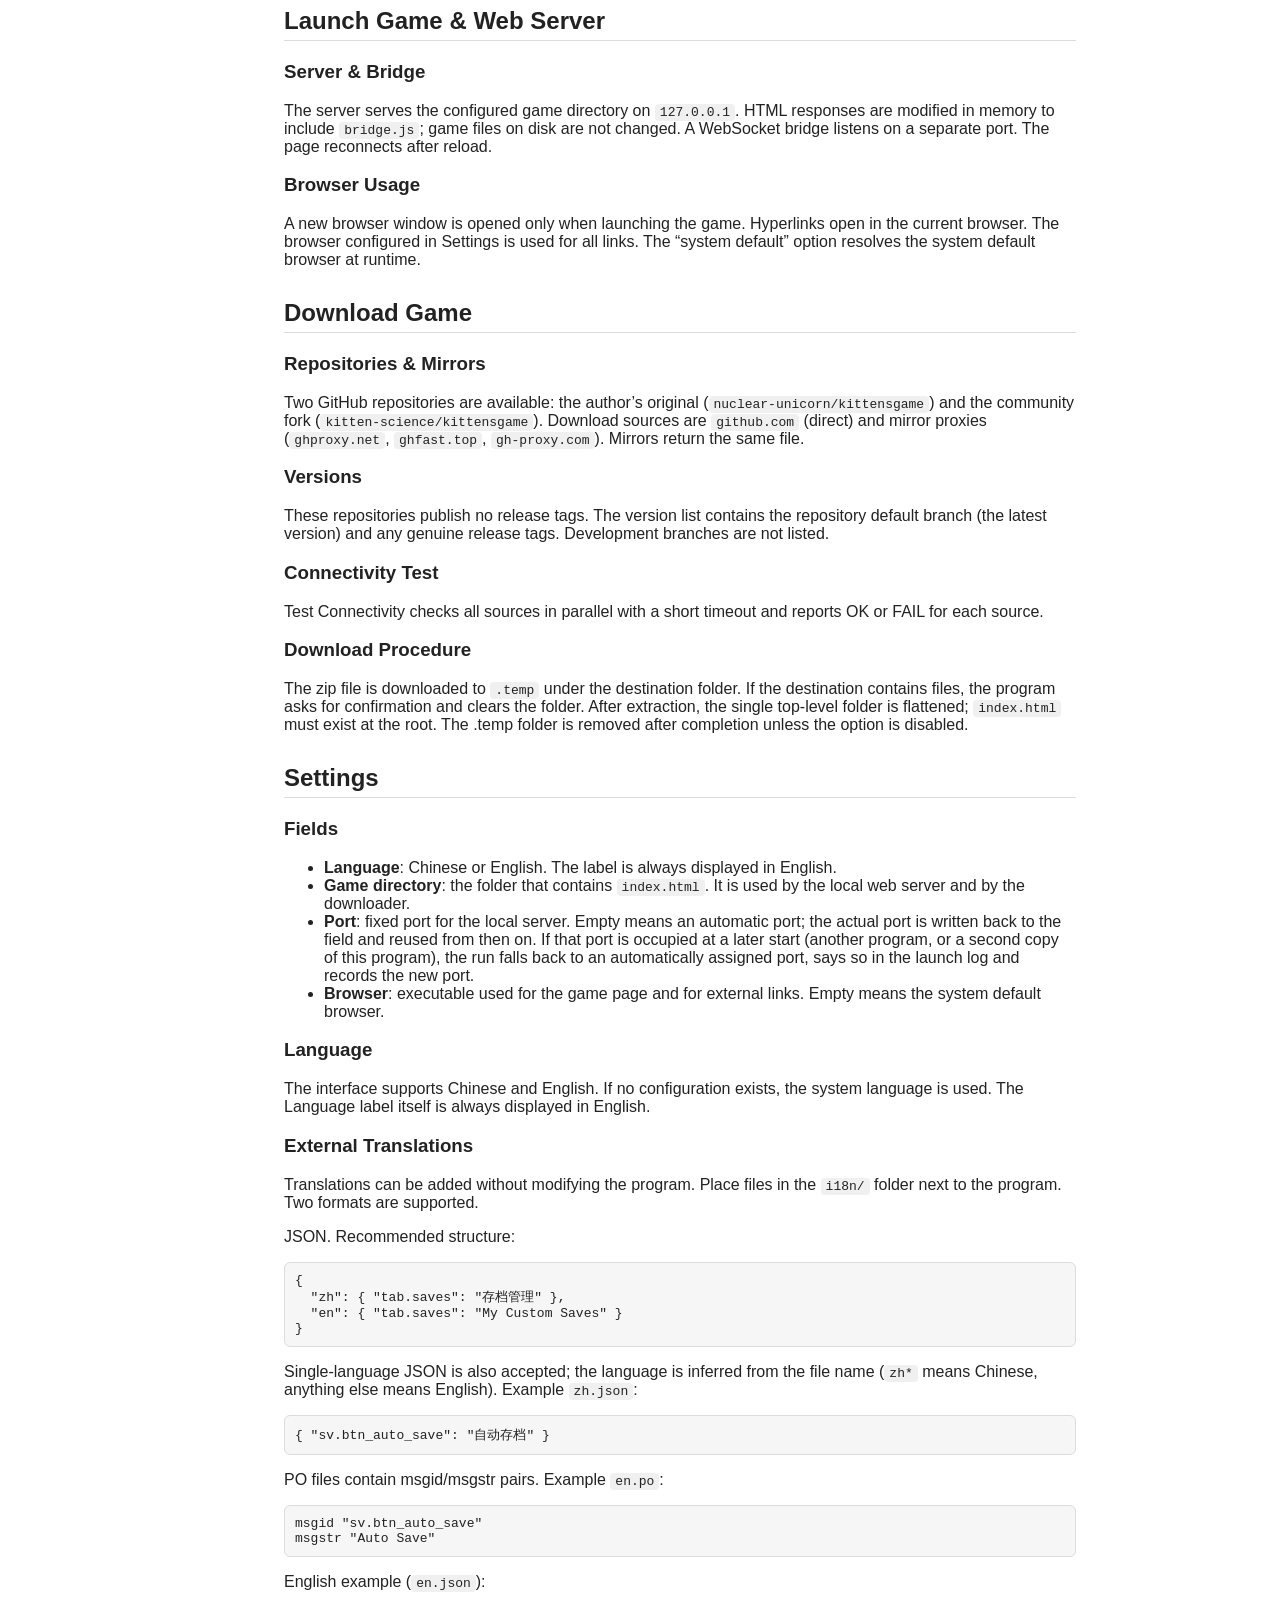
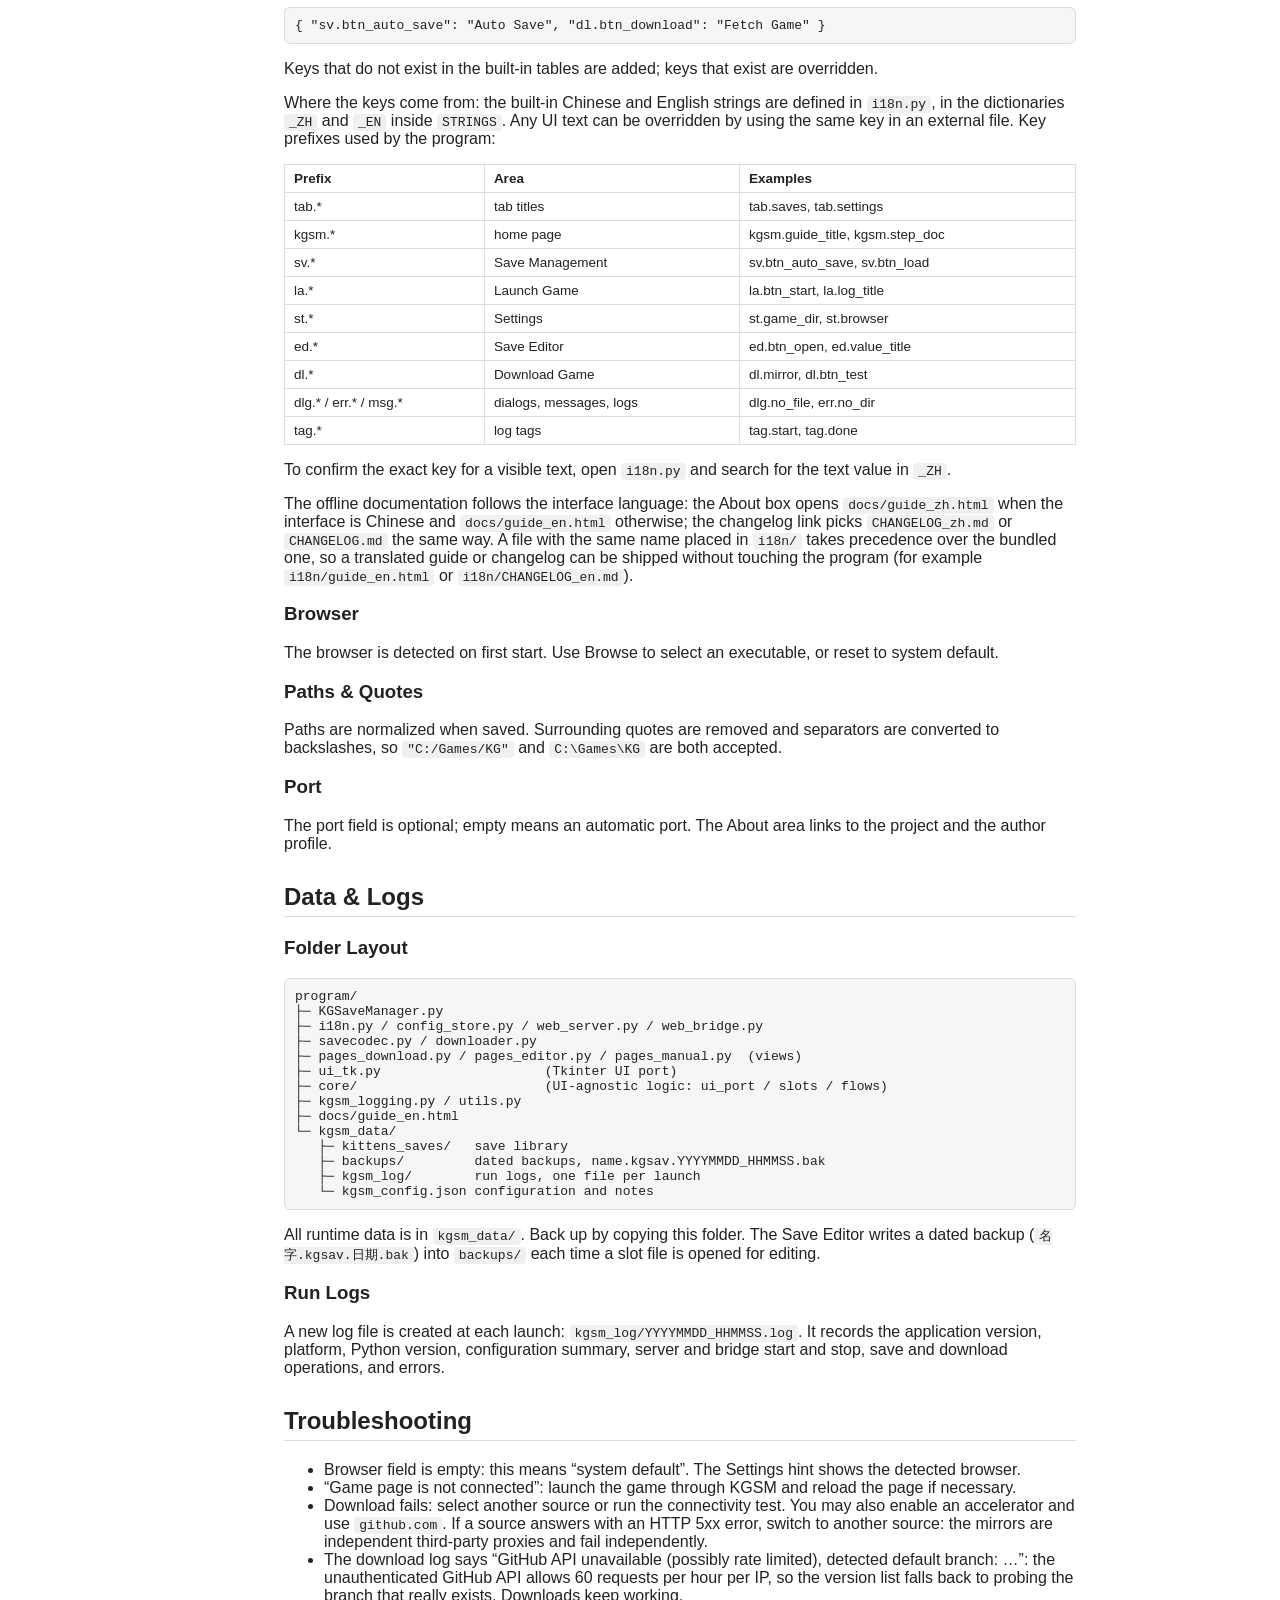
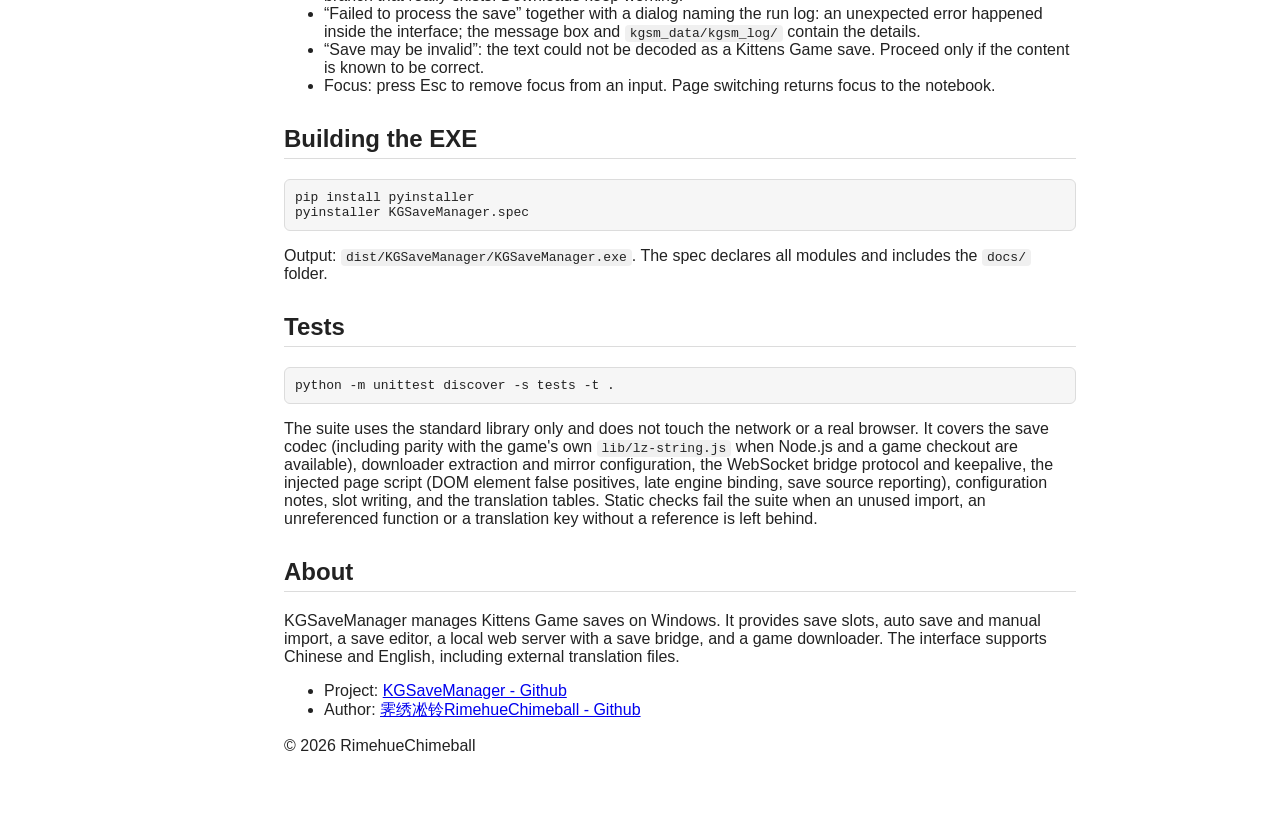
==== commit 8f76b77a: "drop the game-window state feature, remove the fake browse buttons, add auto-resume Window state (wi" ====
--- a/docs/guide_en.html
+++ b/docs/guide_en.html
@@ -88,26 +88,22 @@
       browser app window by default (Edge/Chrome <code>--app=</code>, no address
       bar or tabs). The address is printed at startup and can be opened manually
       on the same machine.</li>
-  <li>The Settings page's “Game Window Opens In / Game Window State” apply
-      <b>only to the window that “Launch Game” opens</b>, not to this program's own
-      interface window (that one is always an app window and sizes itself into a
-      centred landscape window on load). The position is “Separate window (app
-      mode)” or “Browser tab” and takes effect on the next start; a browser tab
-      cannot resize its own window, so the state only applies to app mode (in tab
-      mode the option is greyed out with that explanation), and tab mode never
-      opens a new window — the page is added as a tab to the browser window you
-      already have.</li>
-  <li>Game window state: “Window” leaves the window alone (whatever size the
-      browser remembers). “Maximized” is a real maximize, applied through Win32
-      <code>ShowWindow</code> — measured client area equals the work area
-      (1920×1032), whereas a page-side <code>resizeTo</code> only sizes the outer
-      frame to the work area and leaves a visible border (measured client area
-      1904×1024, which looks like a hand-made maximize). “Full screen” uses
-      <code>--start-fullscreen</code>, which <b>only takes effect when this launch
-      starts the browser process</b>: when the browser is already running the flag
-      is ignored, the program falls back to maximized and says so in the run log
-      and on the Launch Game page (covering the taskbar or not is the visible
-      difference between the two).</li>
+  <li>The Settings page's “Game Window Opens In” applies <b>only to the window that
+      “Launch Game” opens</b>, not to this program's own interface window (that one
+      is always an app window and sizes itself into a centred landscape window on
+      load): “Separate window (app mode)” opens it with <code>--app=</code> (no
+      address bar), while “Browser tab” adds it to the browser window you already
+      have without opening a new one. The size is left to the browser: the first
+      launch passes <code>--window-size</code>, and after that the remembered size
+      is reused (resize it once and the browser remembers).</li>
+  <li>Resume automatically (on by default in Settings): when the game window or tab
+      is closed (a reload counts too), the page hands its current save to the
+      program, which stores it as <code>kgsm_data/session.kgsav</code>; the next
+      time the game is opened, the page is fed that save as soon as it connects and
+      reloads, so you continue where you left off. The game's own save lives in the
+      browser's storage, isolated per origin (port included), so a changed port
+      starts empty — this snapshot is what makes it independent of the port. With
+      the switch off, nothing is stored or restored.</li>
   <li>The window title and icon come from the page:
       <code>&lt;title&gt;</code> (updated by the page at runtime) and
       <code>webapp/assets/favicon.ico</code> plus
@@ -116,8 +112,11 @@
   <li>All data comes from a local JSON API (<code>/api/state</code>,
       <code>/api/call</code>, <code>/api/events</code>). The whole frontend uses
       the standard library only; no third-party package is required.</li>
-  <li>Because the interface is a page, “select a folder” is a text prompt: paste
-      the path and confirm.</li>
+  <li>Because the interface is a page, “select a folder or file” is a text prompt:
+      paste the path and confirm. A browser does not hand out local paths, so the
+      Settings and Download pages no longer carry a Browse button (picking a file
+      only yields its name, which cannot be put back into the box); the manual
+      import dialog uses the browser's own file picker, which does work.</li>
   <li>Window identity: the title bar shows the page title (“KittensGame Save
       Manager v1.3.0”) and the window/taskbar icon is the one declared by the
       page (<code>favicon.ico</code> / <code>icon-192.png</code>); Edge also
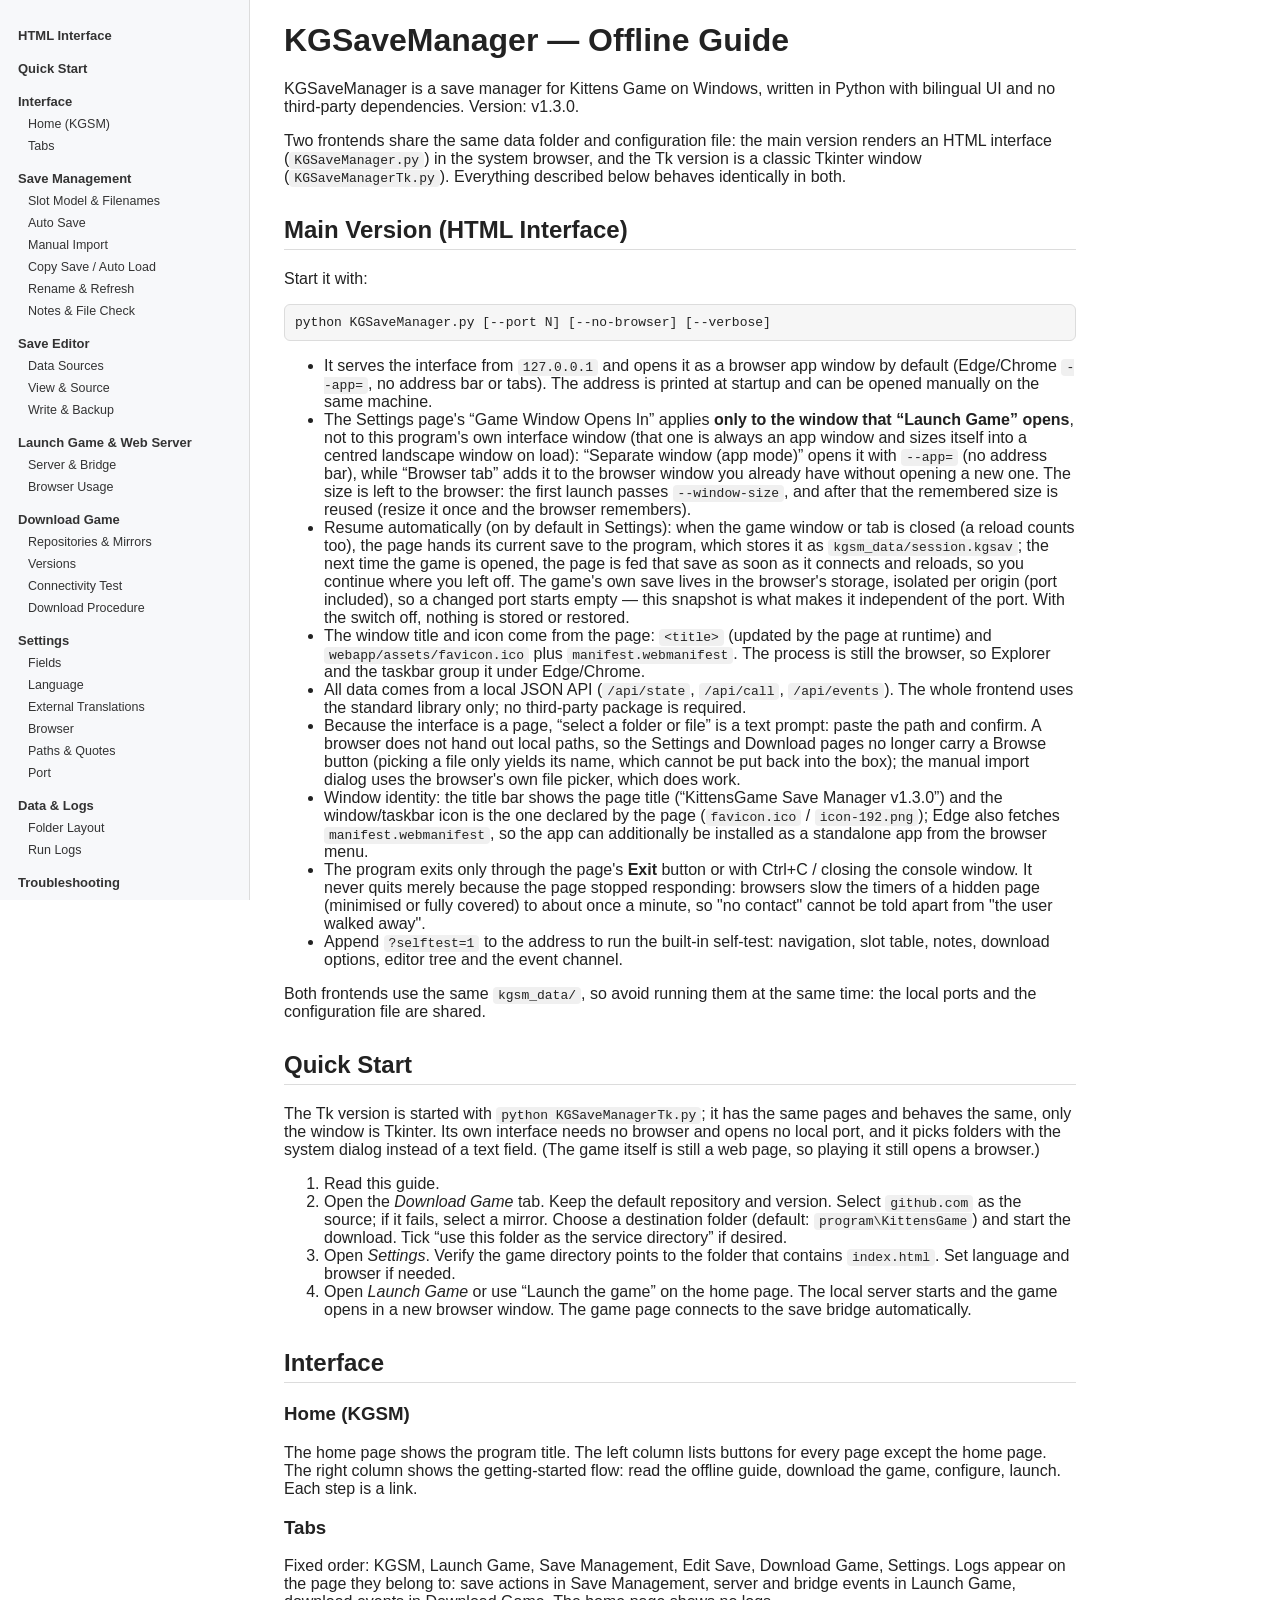
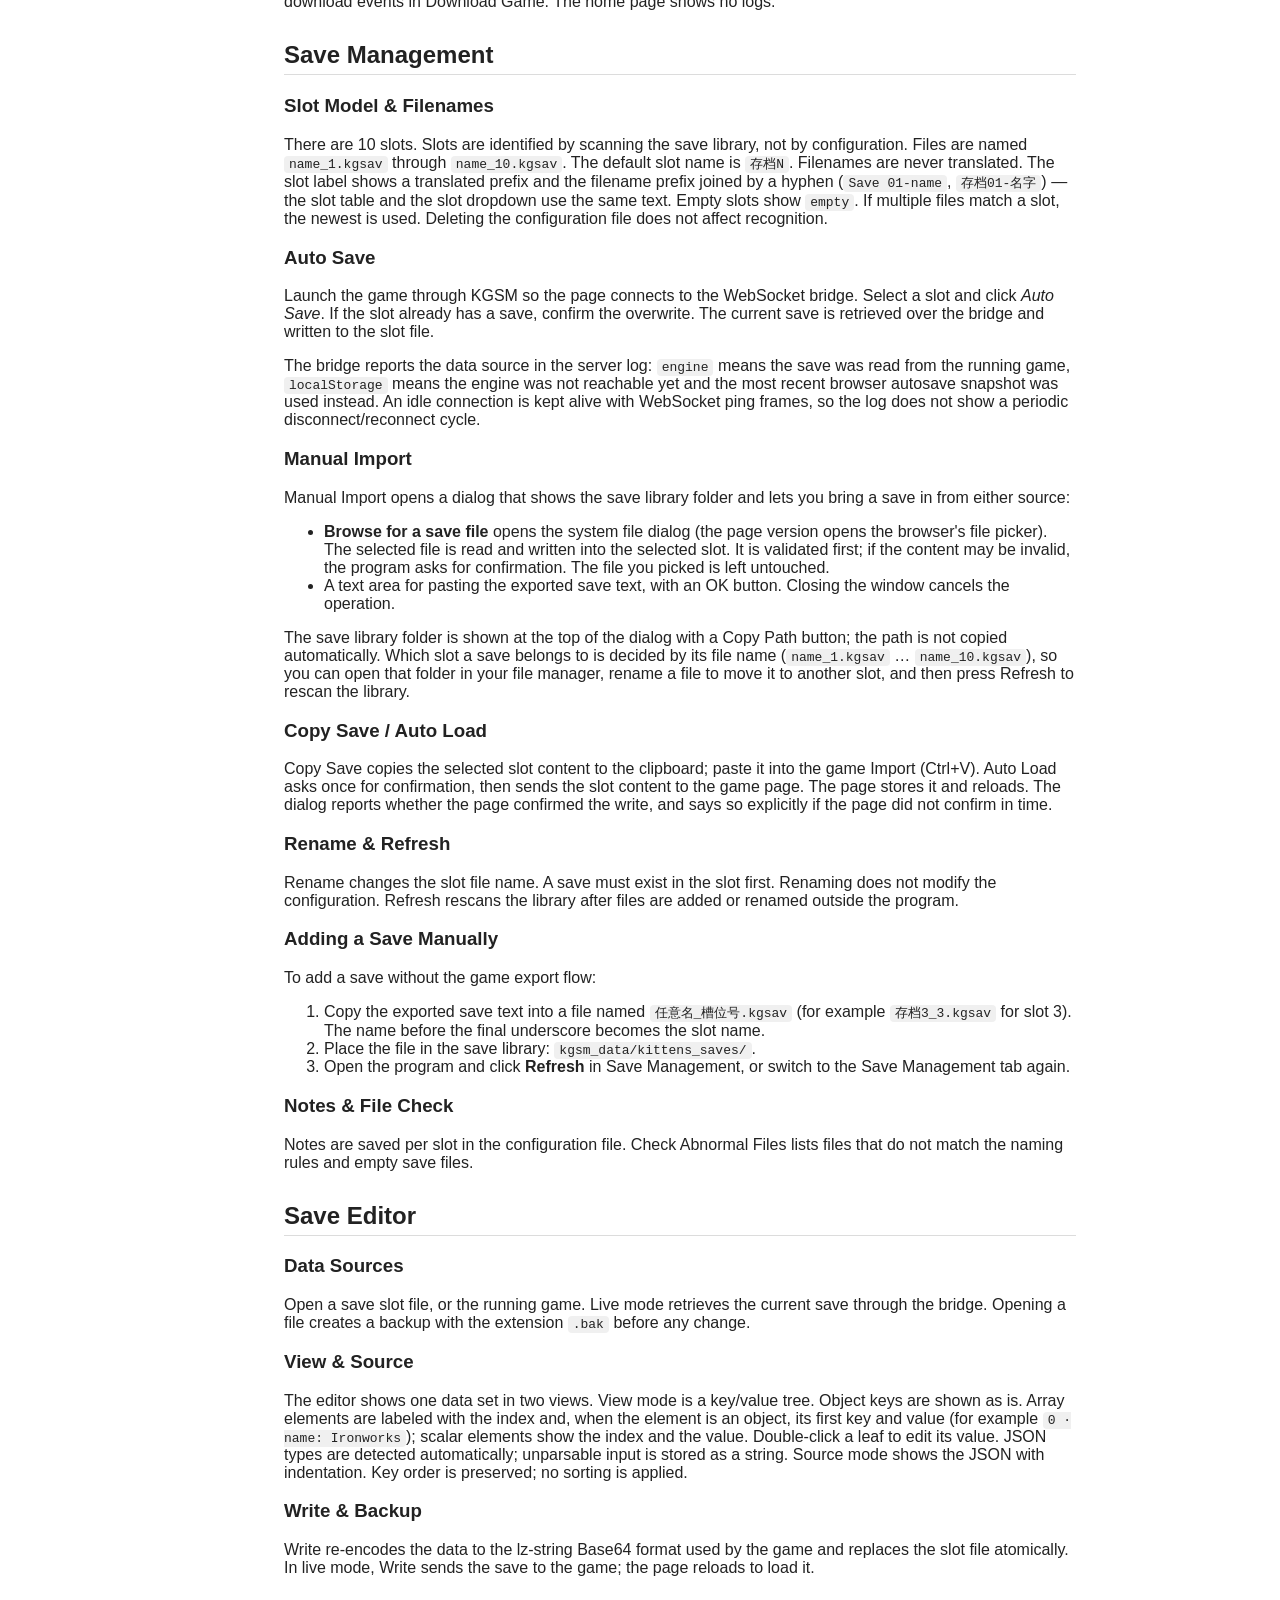
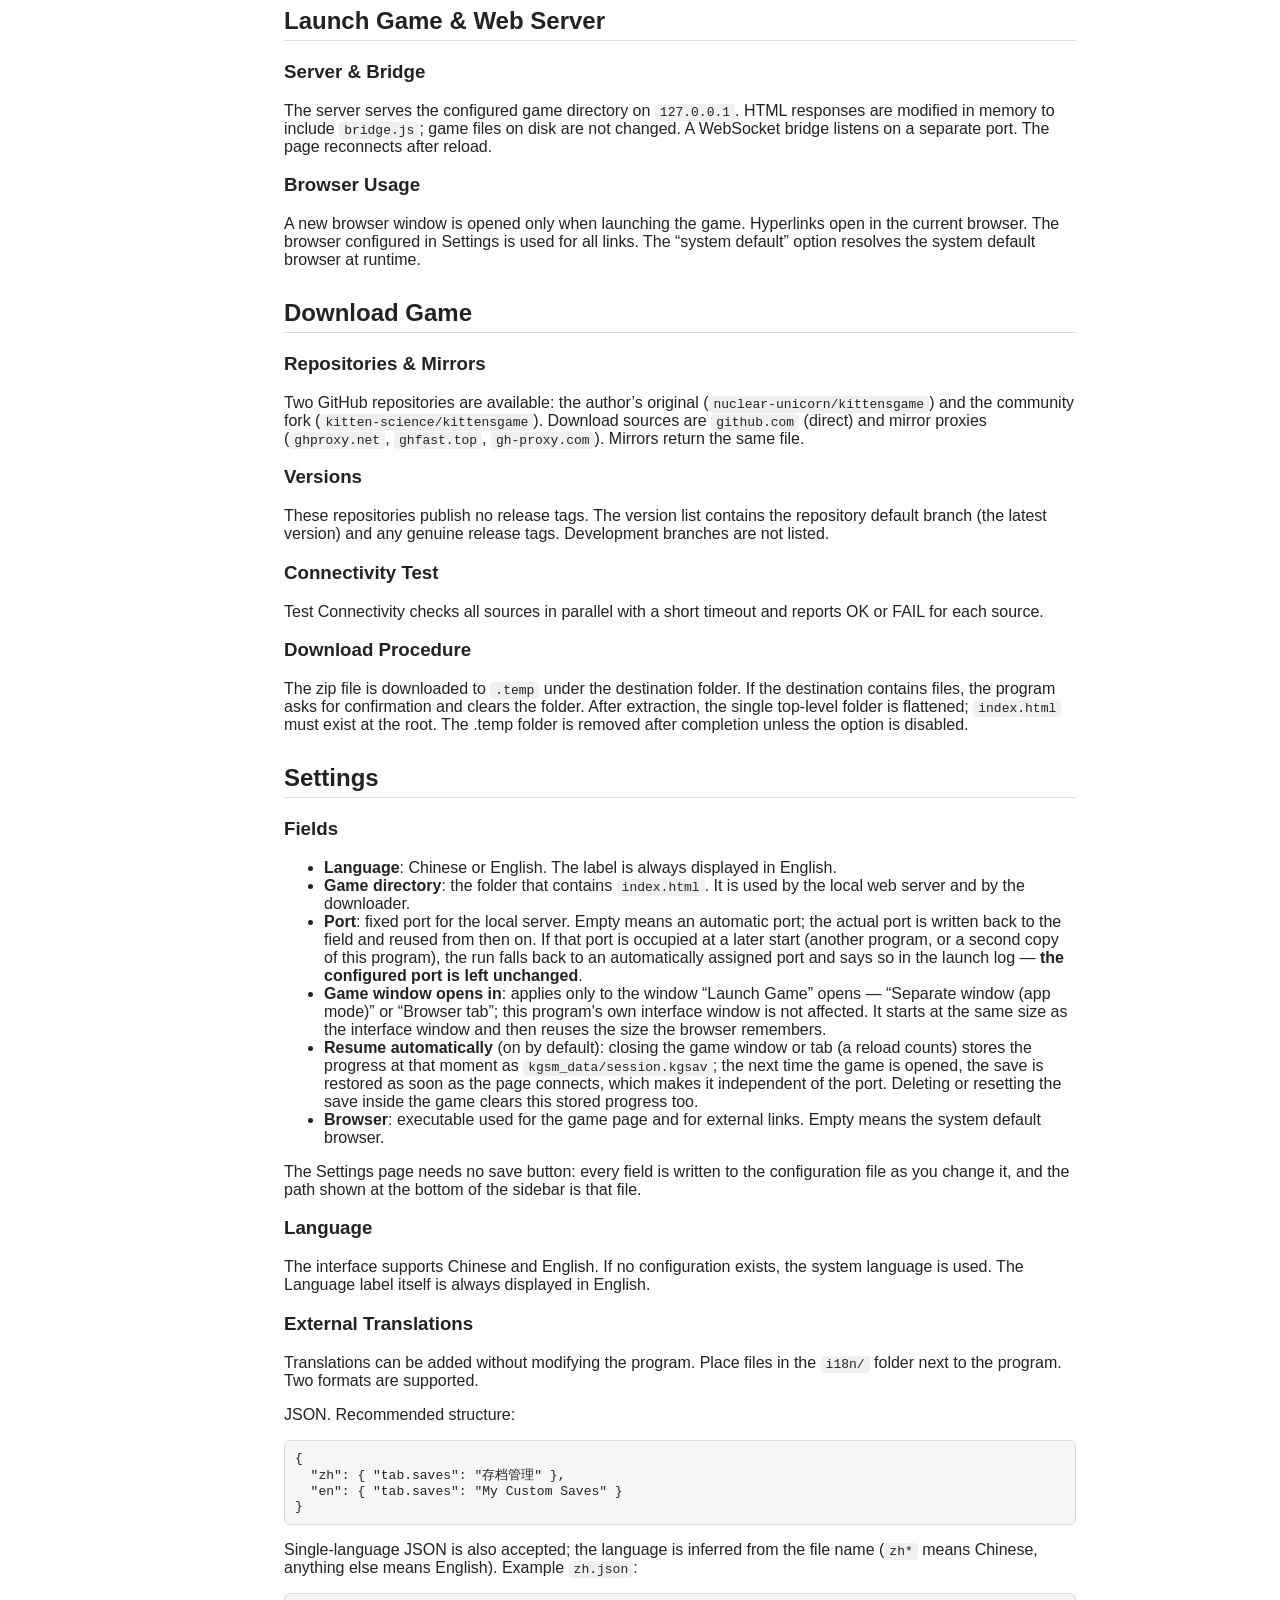
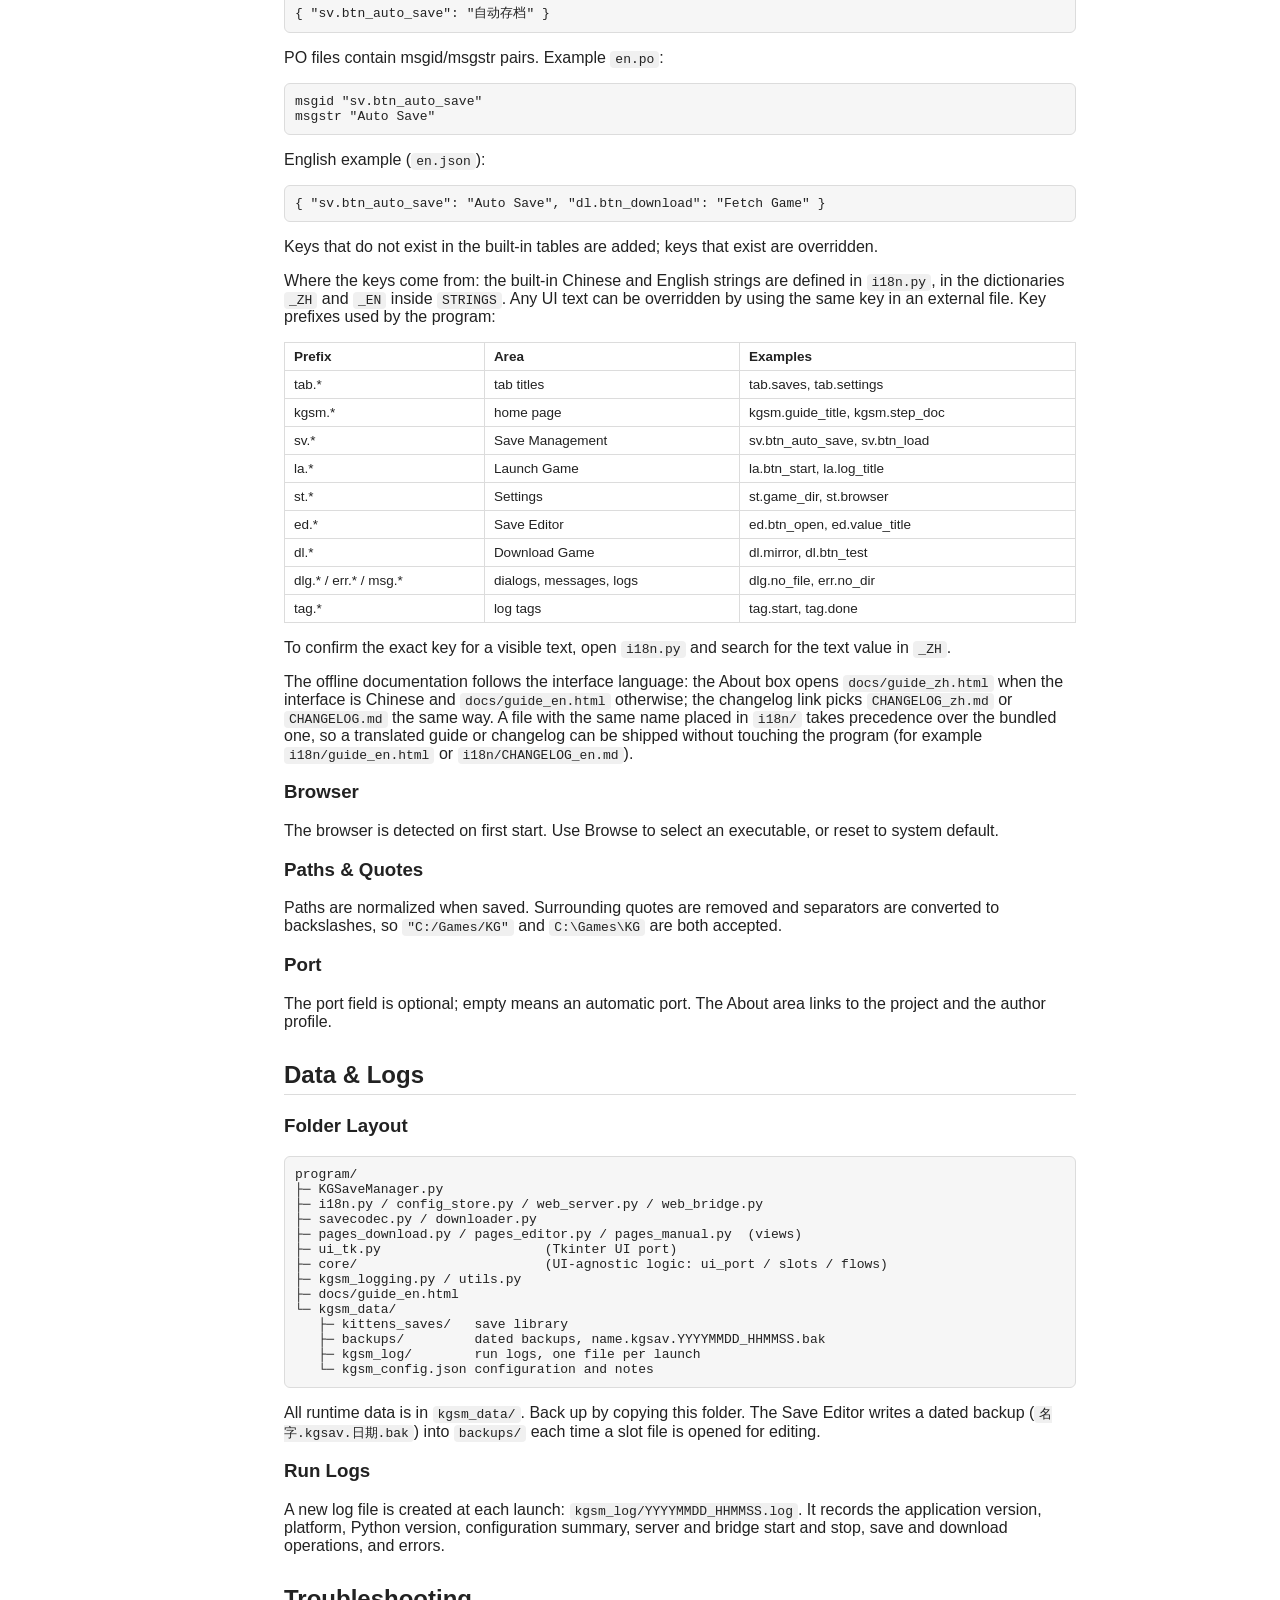
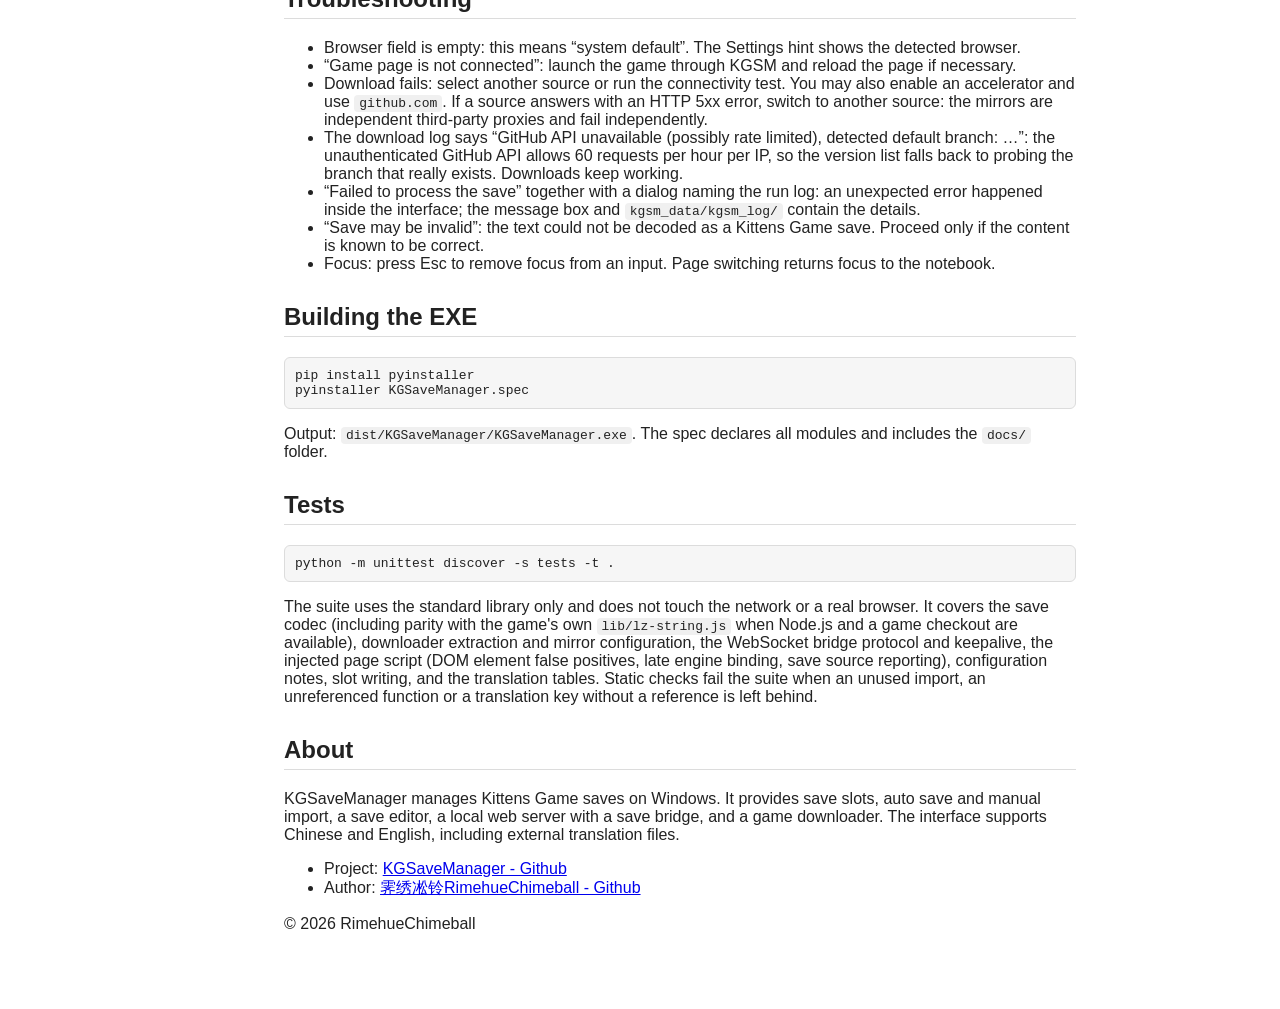
==== commit 699357bd: "keep a wiped save wiped, match the game window size, and prepare the release docs Auto-resume could " ====
--- a/docs/guide_en.html
+++ b/docs/guide_en.html
@@ -297,10 +297,24 @@
       port; the actual port is written back to the field and reused from then
       on. If that port is occupied at a later start (another program, or a
       second copy of this program), the run falls back to an automatically
-      assigned port, says so in the launch log and records the new port.</li>
+      assigned port and says so in the launch log — <b>the configured port is
+      left unchanged</b>.</li>
+  <li><b>Game window opens in</b>: applies only to the window “Launch Game”
+      opens — “Separate window (app mode)” or “Browser tab”; this program's own
+      interface window is not affected. It starts at the same size as the
+      interface window and then reuses the size the browser remembers.</li>
+  <li><b>Resume automatically</b> (on by default): closing the game window or tab
+      (a reload counts) stores the progress at that moment as
+      <code>kgsm_data/session.kgsav</code>; the next time the game is opened, the
+      save is restored as soon as the page connects, which makes it independent
+      of the port. Deleting or resetting the save inside the game clears this
+      stored progress too.</li>
   <li><b>Browser</b>: executable used for the game page and for external
       links. Empty means the system default browser.</li>
 </ul>
+<p>The Settings page needs no save button: every field is written to the
+configuration file as you change it, and the path shown at the bottom of the
+sidebar is that file.</p>
 <h3 id="language">Language</h3>
 <p>The interface supports Chinese and English. If no configuration exists,
 the system language is used. The Language label itself is always displayed
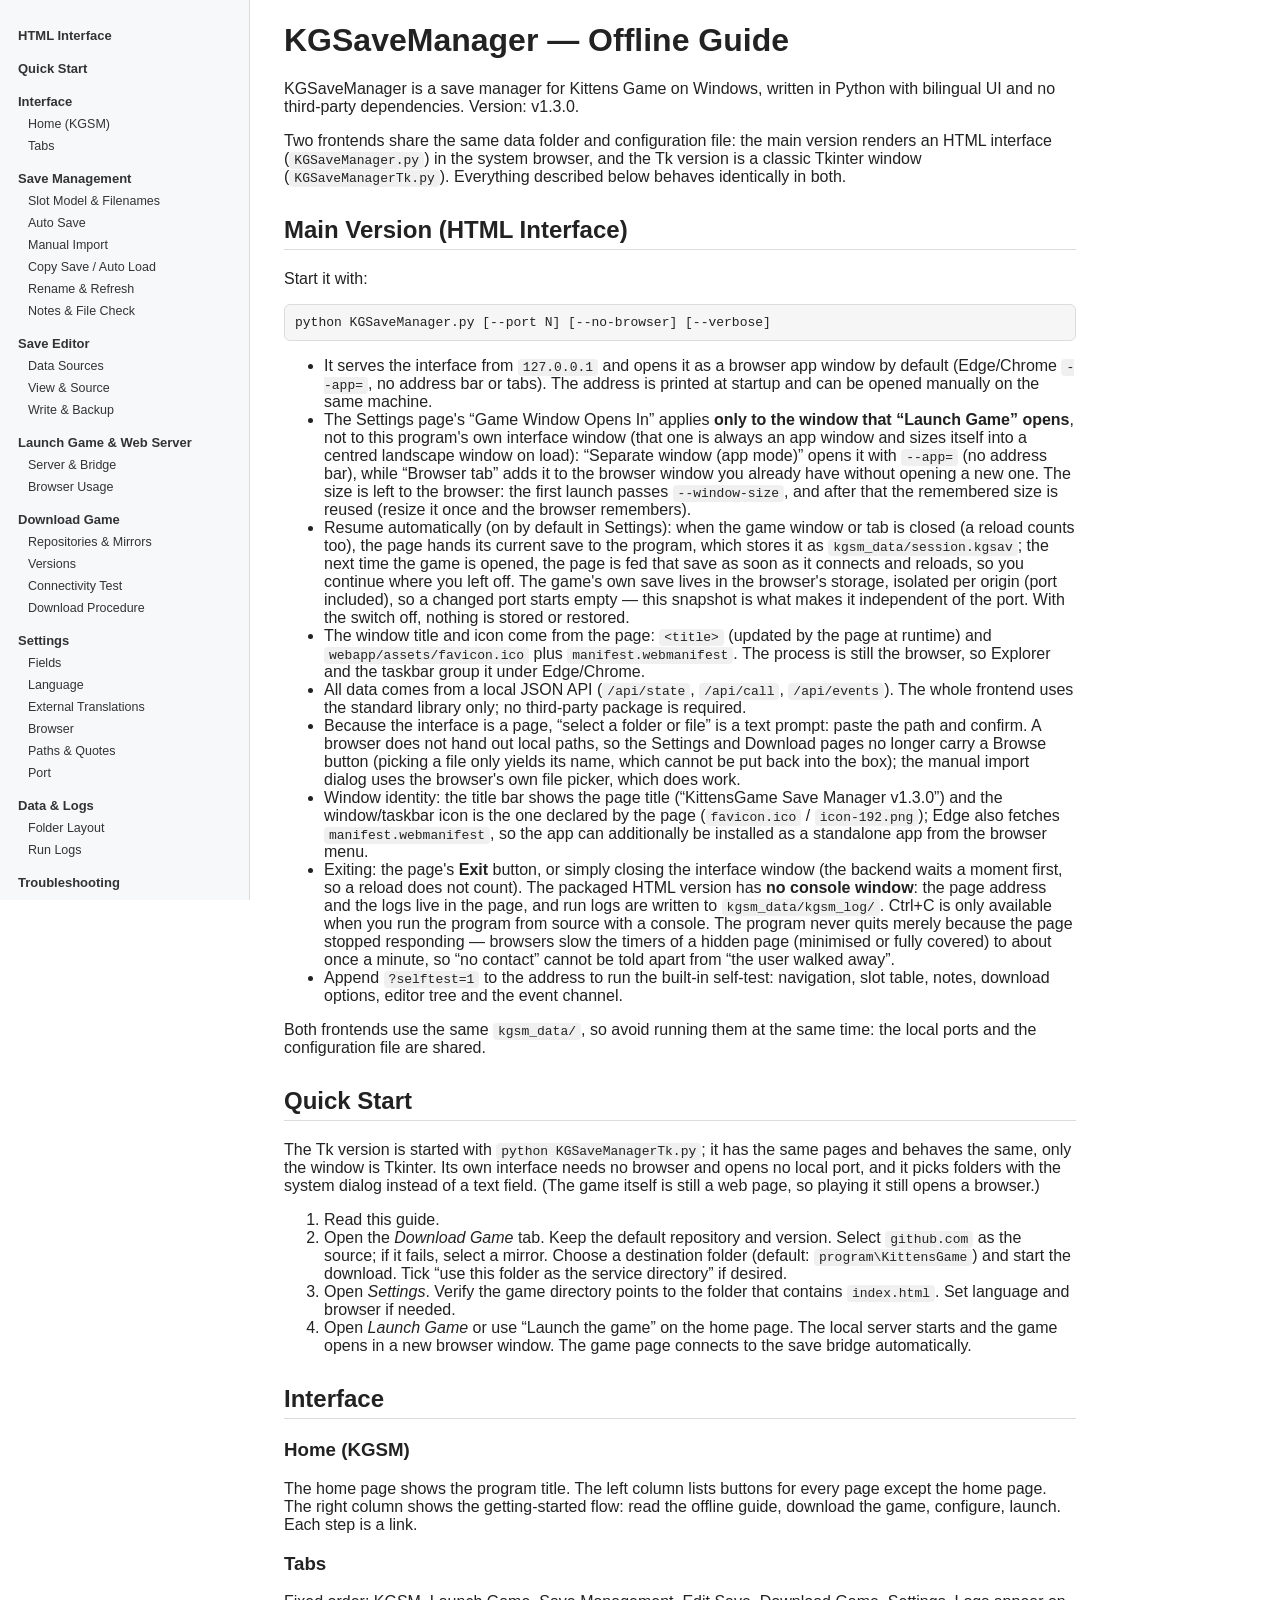
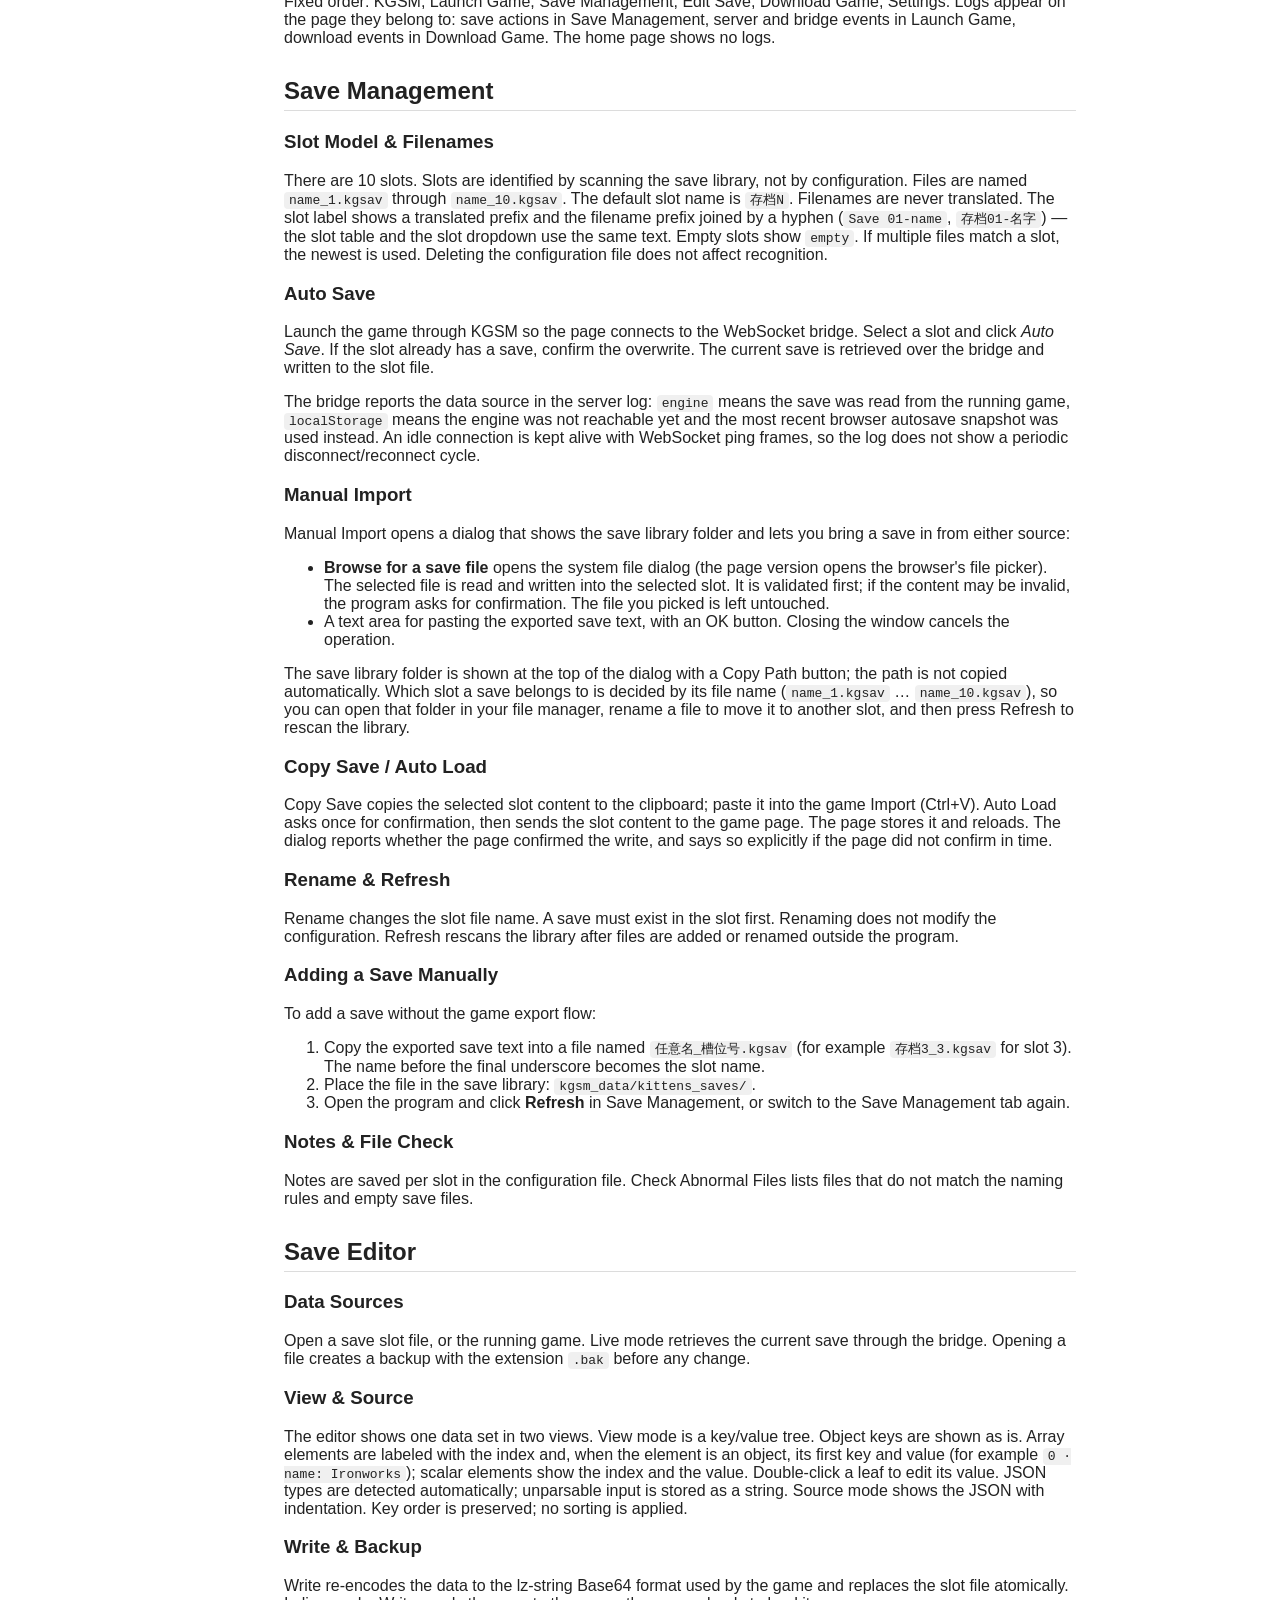
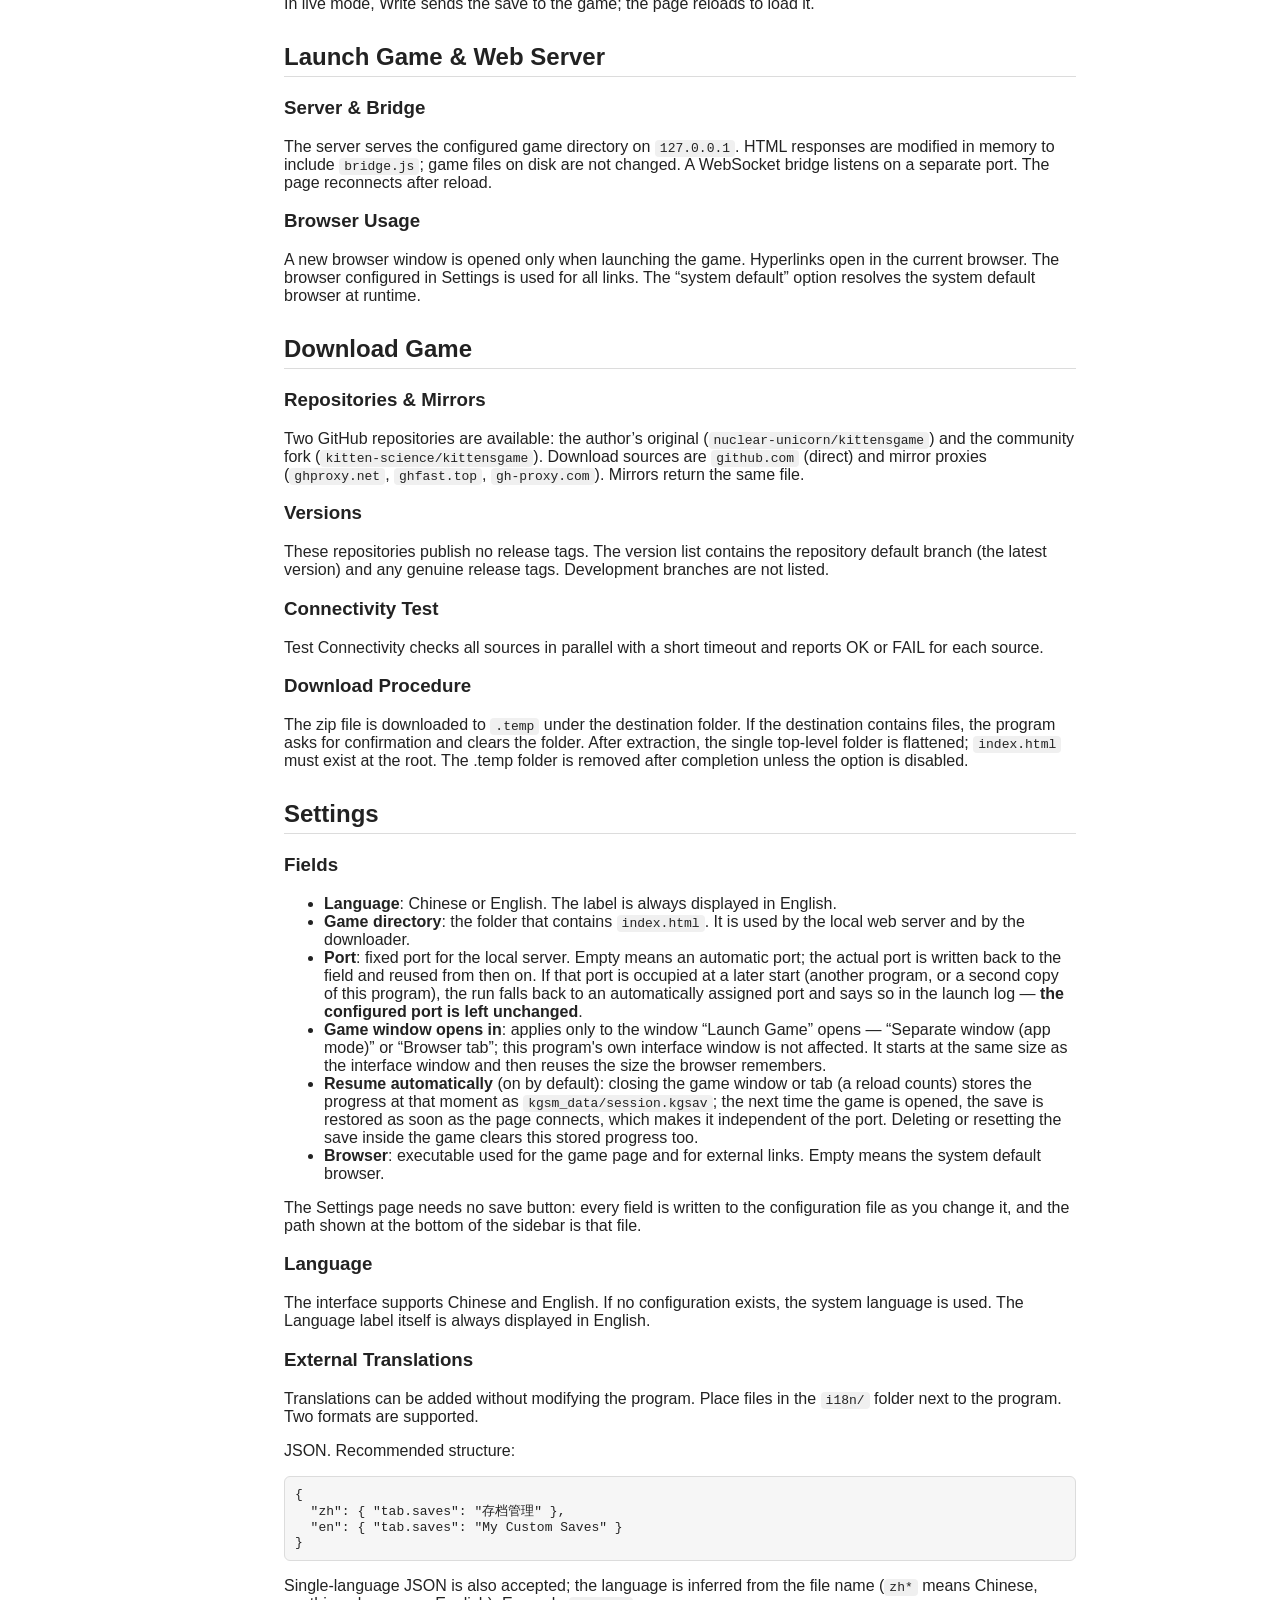
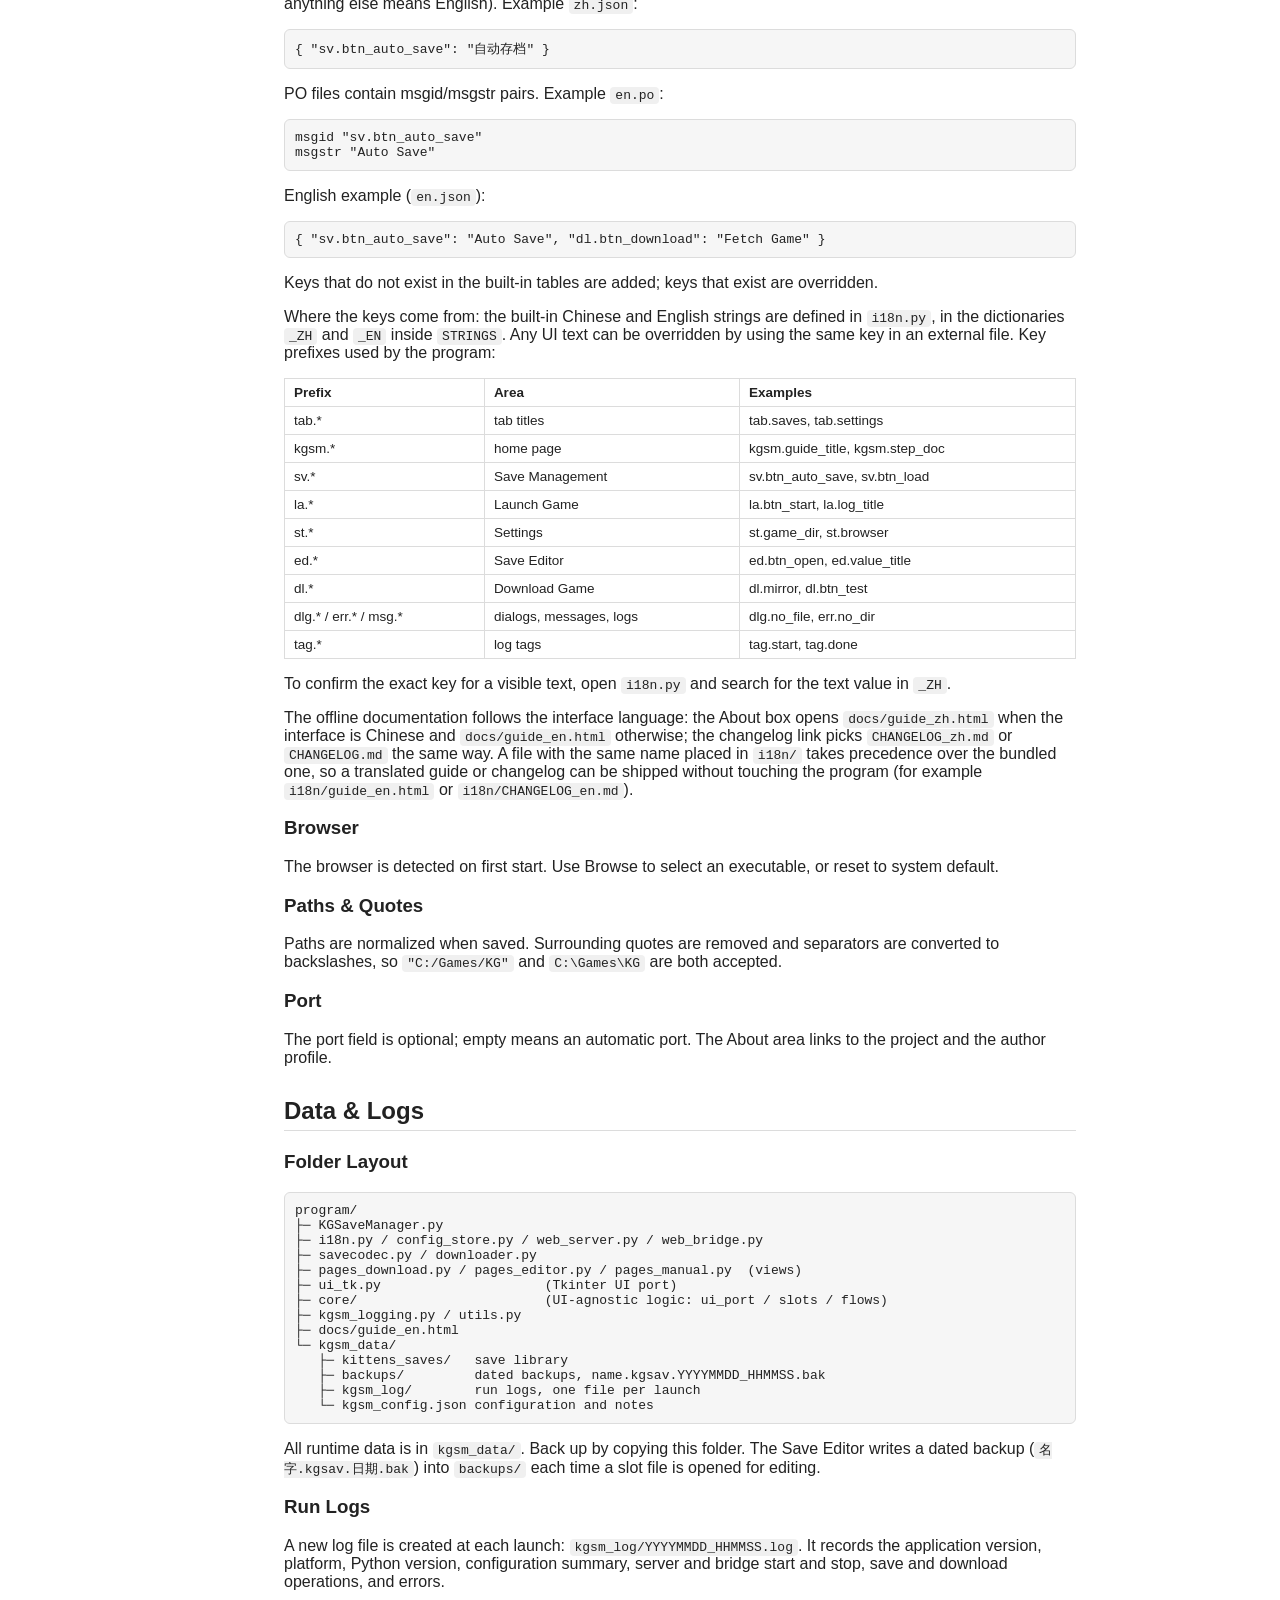
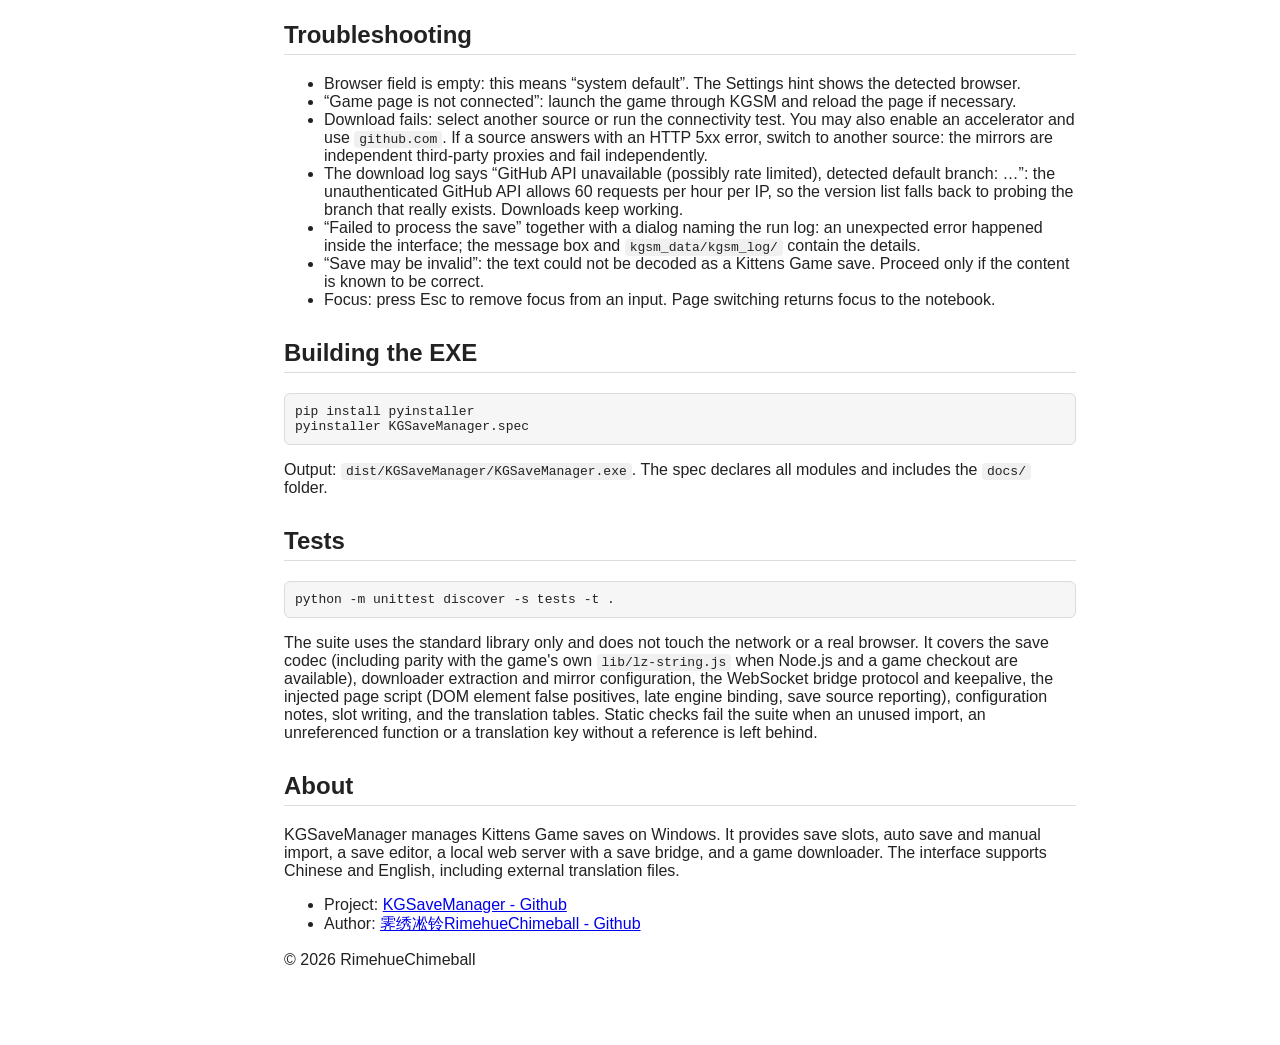
==== commit 1ab24f9d: "make auto-load and auto-resume work with the real game, drop the console, ship two packages Auto-loa" ====
--- a/docs/guide_en.html
+++ b/docs/guide_en.html
@@ -122,11 +122,15 @@
       page (<code>favicon.ico</code> / <code>icon-192.png</code>); Edge also
       fetches <code>manifest.webmanifest</code>, so the app can additionally be
       installed as a standalone app from the browser menu.</li>
-  <li>The program exits only through the page's <b>Exit</b> button or with
-      Ctrl+C / closing the console window. It never quits merely because the
-      page stopped responding: browsers slow the timers of a hidden page
-      (minimised or fully covered) to about once a minute, so "no contact" cannot
-      be told apart from "the user walked away".</li>
+  <li>Exiting: the page's <b>Exit</b> button, or simply closing the interface
+      window (the backend waits a moment first, so a reload does not count).
+      The packaged HTML version has <b>no console window</b>: the page address and
+      the logs live in the page, and run logs are written to
+      <code>kgsm_data/kgsm_log/</code>. Ctrl+C is only available when you run the
+      program from source with a console. The program never quits merely because
+      the page stopped responding — browsers slow the timers of a hidden page
+      (minimised or fully covered) to about once a minute, so “no contact” cannot
+      be told apart from “the user walked away”.</li>
   <li>Append <code>?selftest=1</code> to the address to run the built-in
       self-test: navigation, slot table, notes, download options, editor tree
       and the event channel.</li>
